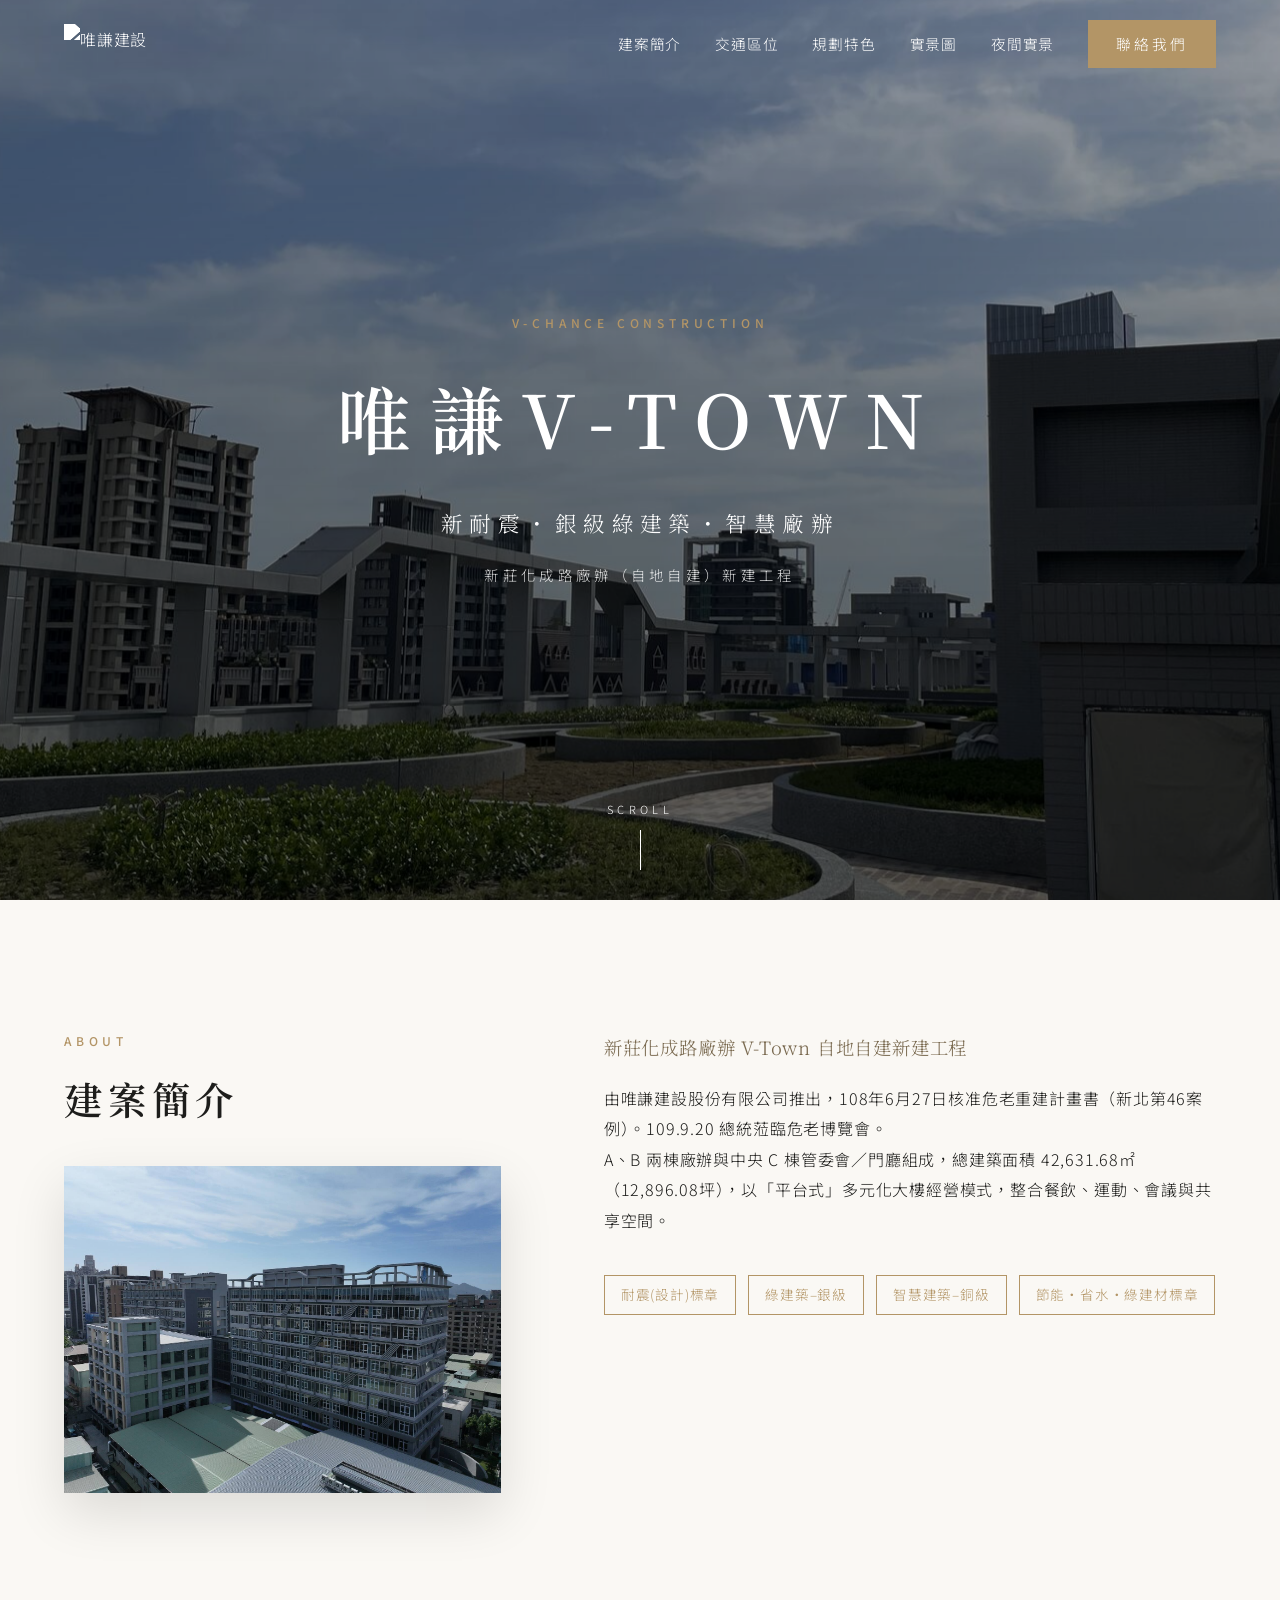
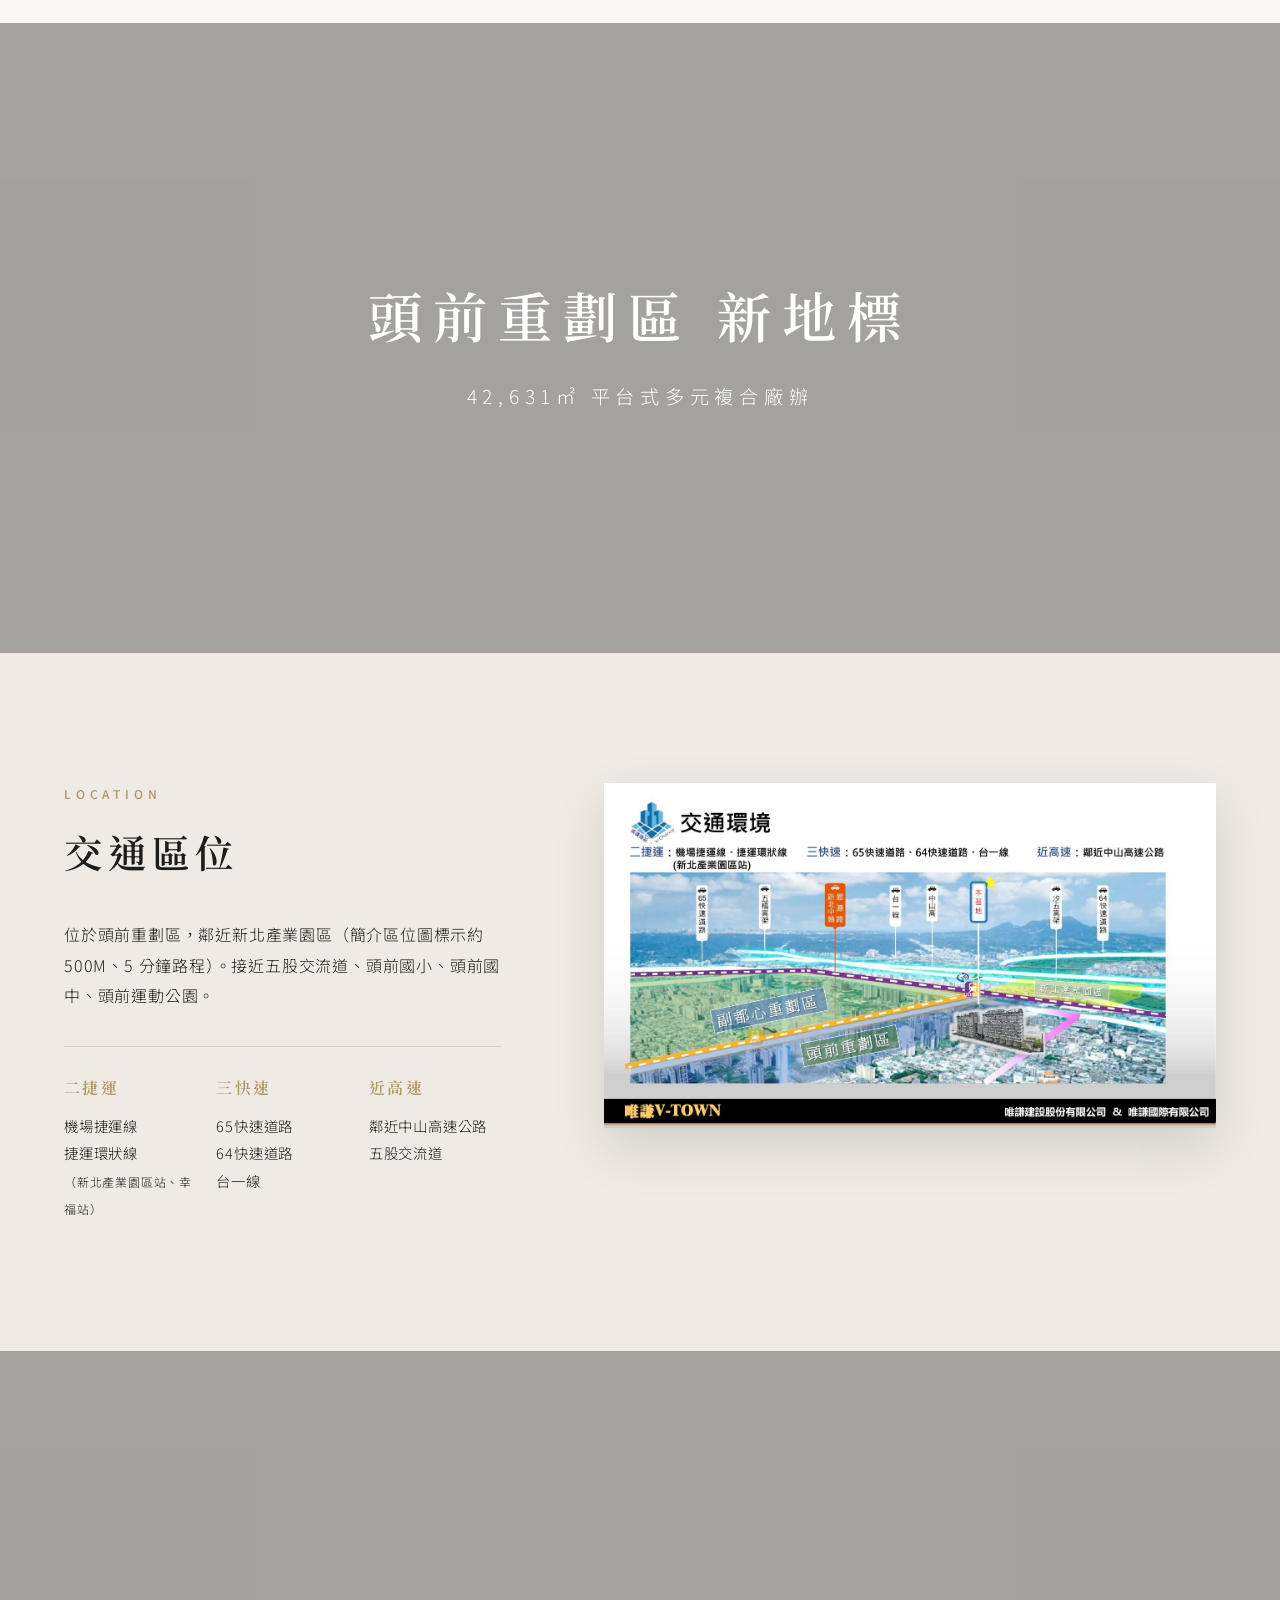
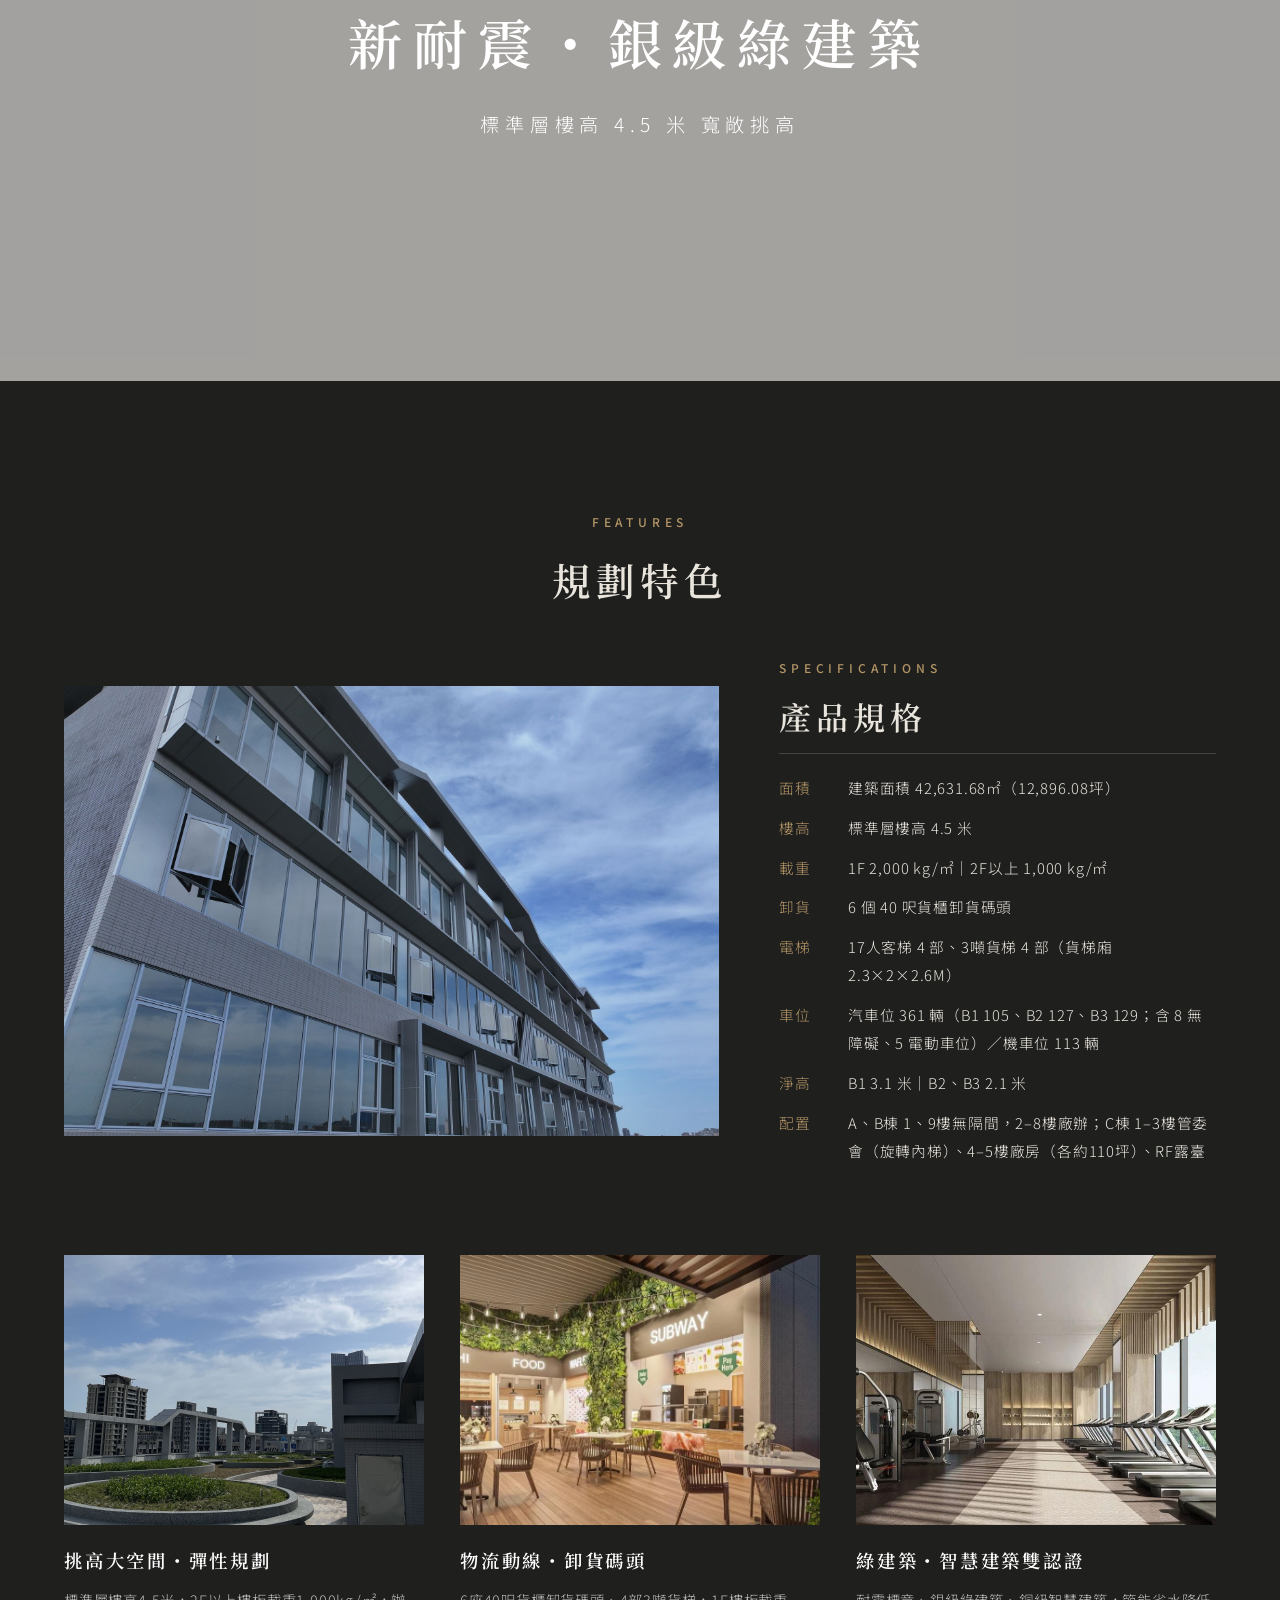
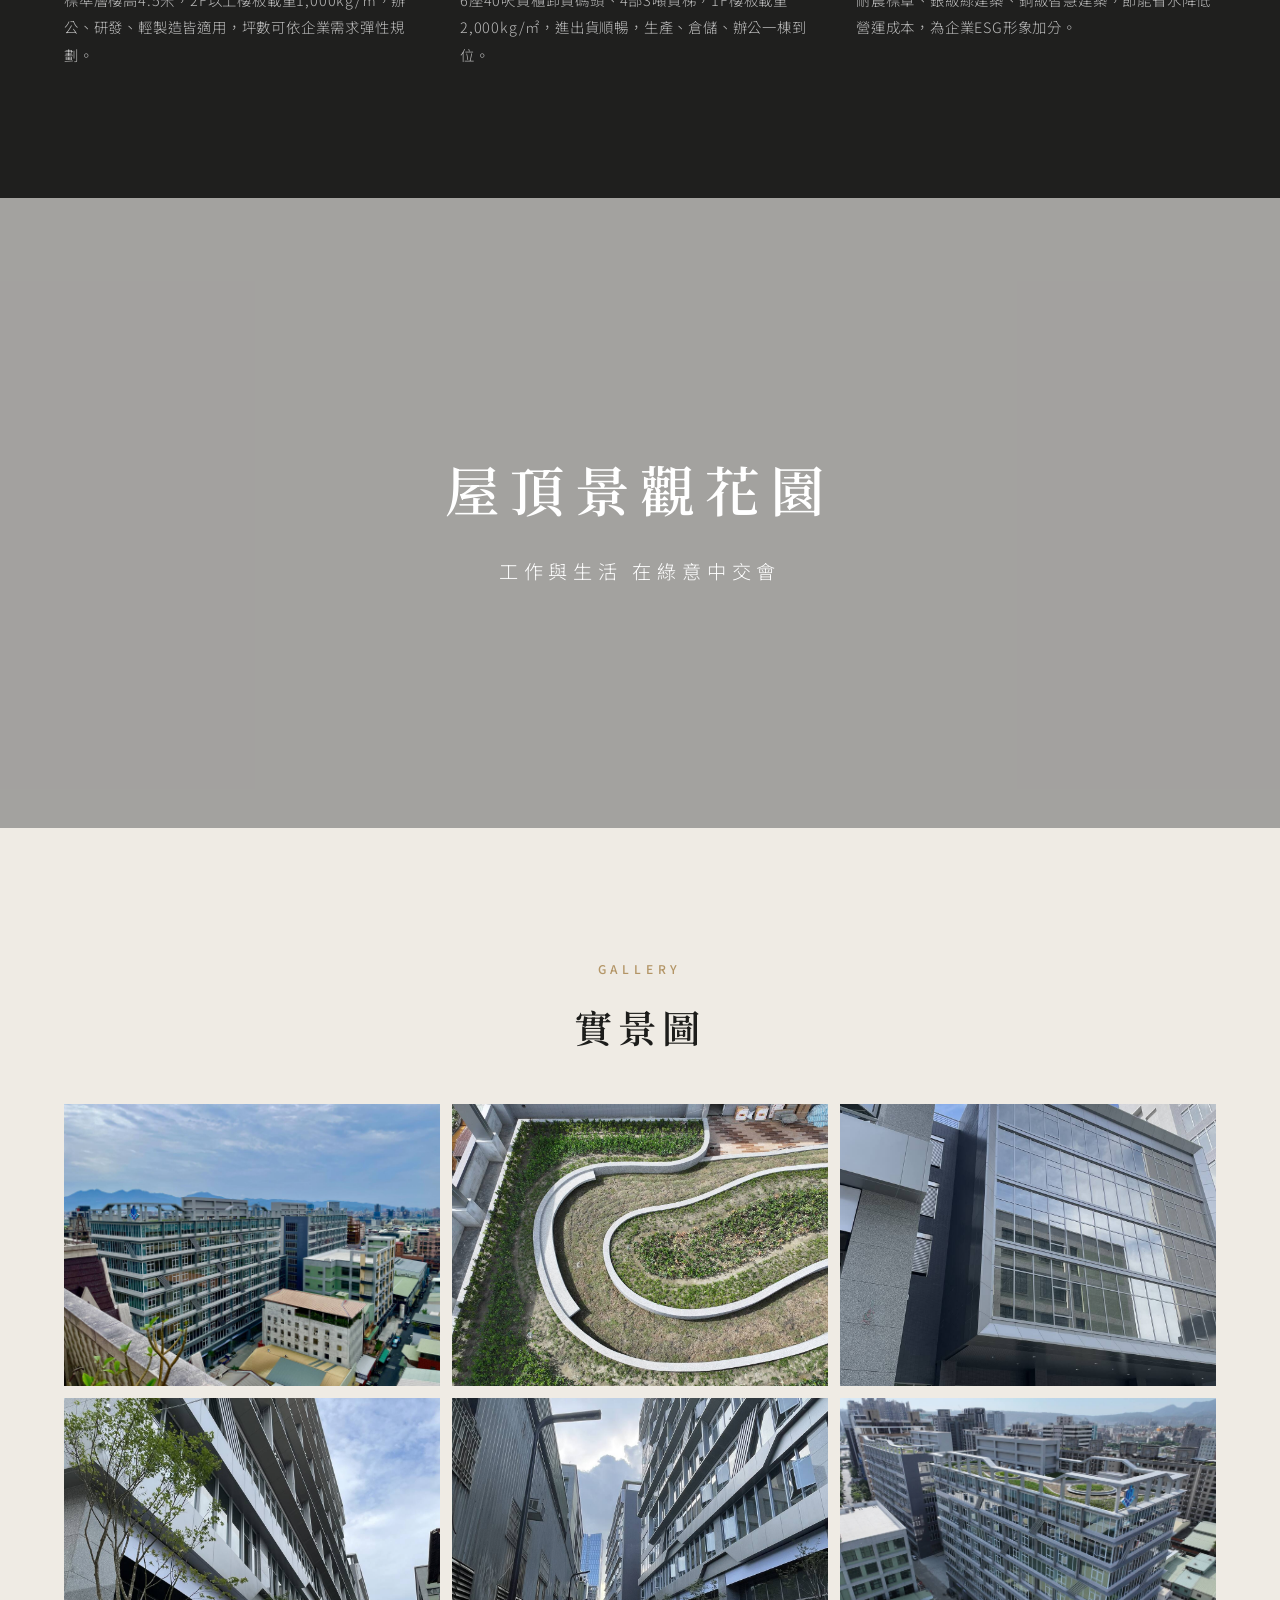
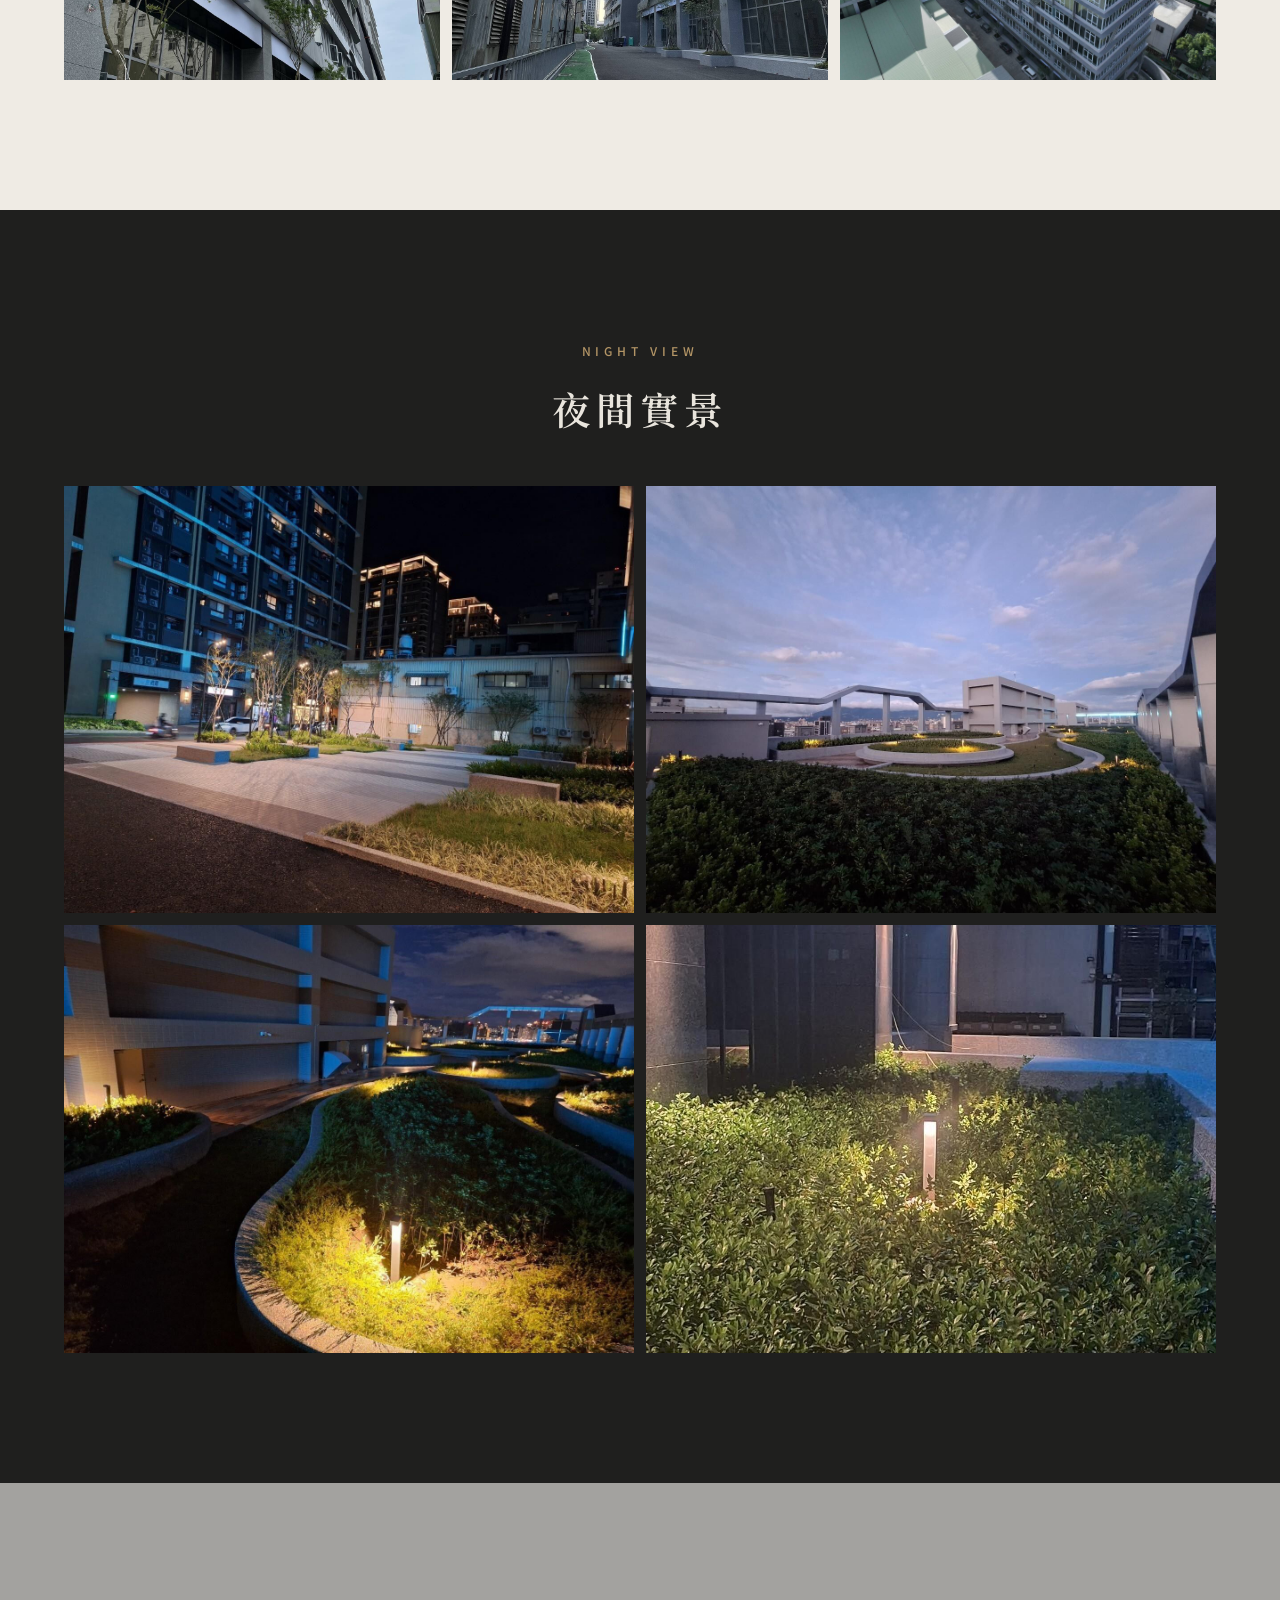
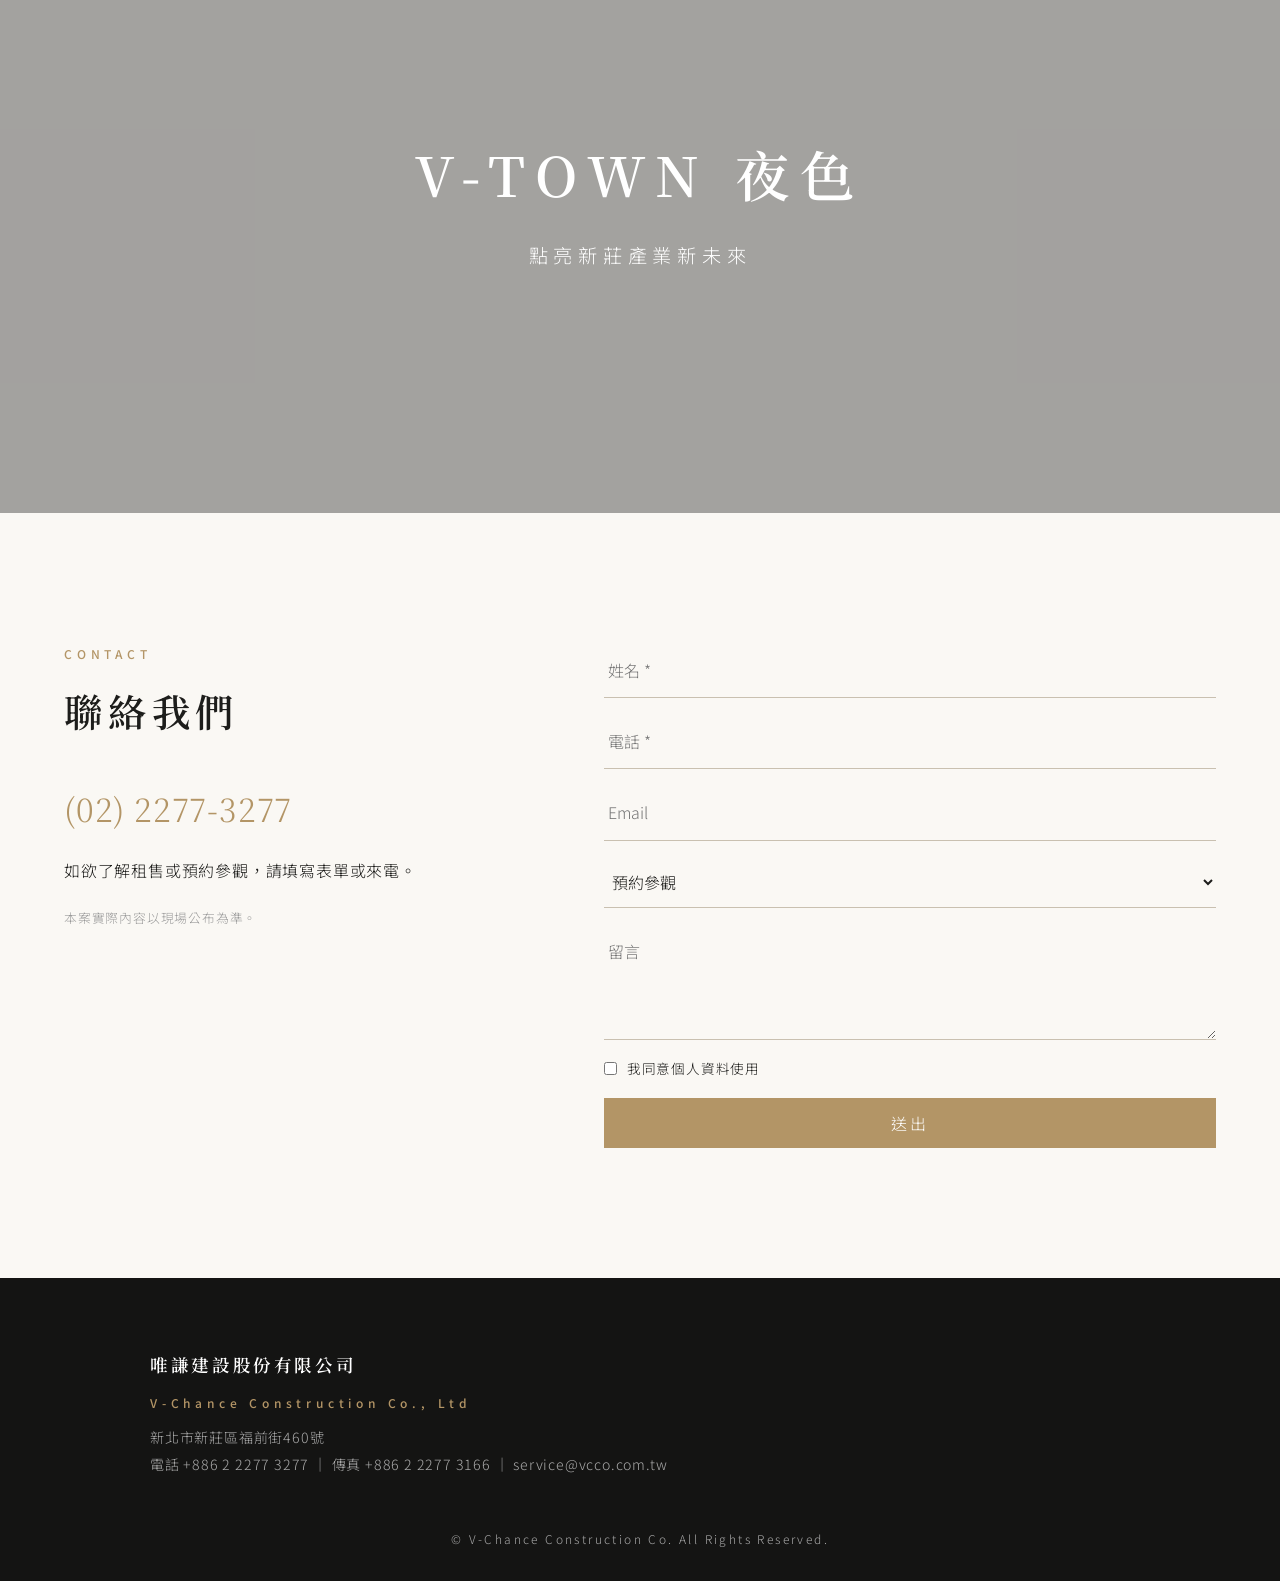
==== index.html @ 0f140a37 "Add files via upload" ====
<!DOCTYPE html>
<html lang="zh-Hant">
<head>
<meta charset="utf-8">
<meta name="viewport" content="width=device-width,initial-scale=1">
<title>唯謙V-TOWN｜新莊化成路 耐震銀級綠建築智慧廠辦</title>
<link rel="icon" href="favicon.ico">
<meta name="description" content="唯謙V-TOWN — 唯謙建設新莊化成路廠辦（自地自建）新建工程。耐震標章、銀級綠建築、銅級智慧建築，標準層樓高4.5米、6個40呎貨櫃卸貨碼頭、361個汽車位。">
<link rel="preconnect" href="https://fonts.googleapis.com">
<link href="https://fonts.googleapis.com/css2?family=Noto+Serif+TC:wght@400;600;700&family=Noto+Sans+TC:wght@300;400;500&display=swap" rel="stylesheet">
<link rel="stylesheet" href="style.css">
</head>
<body>
<header id="hd"><a href="#top" class="logo"><img src="https://static.wixstatic.com/media/89956f_51230efea54f45ec922085858ccb2a31~mv2.png/v1/fill/w_550,h_100,al_c,q_90/logo.png" alt="唯謙建設"></a>
<button class="burger" aria-label="選單"><span></span><span></span></button>
<nav><a href="#about">建案簡介</a><a href="#location">交通區位</a><a href="#spec">規劃特色</a><a href="#gallery">實景圖</a><a href="#night">夜間實景</a><a href="#contact" class="btn">聯絡我們</a></nav>
</header>

<section id="top" class="hero">
<div class="bg slide on" style="background-image:url('images/dji0022.jpg')"></div><div class="bg slide" style="background-image:url('images/dji0029.jpg')"></div><div class="bg slide" style="background-image:url('images/dji0014.jpg')"></div><div class="bg slide" style="background-image:url('images/dji0023.jpg')"></div><div class="bg slide" style="background-image:url('images/dji0009.jpg')"></div><div class="bg slide" style="background-image:url('images/night01.jpg')"></div>
<div class="hero-txt">
<p class="en">V-CHANCE CONSTRUCTION</p>
<h1>唯謙V-TOWN</h1>
<p class="sub">新耐震・銀級綠建築・智慧廠辦</p>
<p class="tags">新莊化成路廠辦（自地自建）新建工程</p>
</div>
<a href="#about" class="scroll">SCROLL</a>
</section>

<section id="about" class="sec">
<div class="wrap two">
<div class="rv"><p class="en">ABOUT</p><h2>建案簡介</h2>
<img class="map" src="images/dji0029.jpg" alt="唯謙V-TOWN 空拍外觀"></div>
<div class="rv">
<p class="lead">新莊化成路廠辦 V-Town 自地自建新建工程</p>
<p>由唯謙建設股份有限公司推出，108年6月27日核准危老重建計畫書（新北第46案例）。109.9.20 總統蒞臨危老博覽會。</p>
<p>A、B 兩棟廠辦與中央 C 棟管委會／門廳組成，總建築面積 42,631.68㎡（12,896.08坪），以「平台式」多元化大樓經營模式，整合餐飲、運動、會議與共享空間。</p>
<div class="badges txt"><span>耐震(設計)標章</span><span>綠建築–銀級</span><span>智慧建築–銅級</span><span>節能・省水・綠建材標章</span></div>
</div></div>
</section>

<section class="band" style="background-image:url('images/dji0029.jpg')"><div class="band-txt"><h2>頭前重劃區 新地標</h2><p>42,631㎡ 平台式多元複合廠辦</p></div></section>
<section id="location" class="sec gray">
<div class="wrap two">
<div class="rv"><p class="en">LOCATION</p><h2>交通區位</h2>
<p>位於頭前重劃區，鄰近新北產業園區（簡介區位圖標示約 500M、5 分鐘路程）。接近五股交流道、頭前國小、頭前國中、頭前運動公園。</p>
<div class="tr">
<div><h4>二捷運</h4><p>機場捷運線<br>捷運環狀線<br><small>（新北產業園區站、幸福站）</small></p></div>
<div><h4>三快速</h4><p>65快速道路<br>64快速道路<br>台一線</p></div>
<div><h4>近高速</h4><p>鄰近中山高速公路<br>五股交流道</p></div>
</div></div>
<div class="rv"><img class="map" src="images/transport.jpg" alt="交通環境圖"></div>
</div>
</section>

<section class="band" style="background-image:url('images/imgE5364.jpg')"><div class="band-txt"><h2>新耐震・銀級綠建築</h2><p>標準層樓高 4.5 米 寬敞挑高</p></div></section>
<section id="spec" class="sec dark">
<div class="wrap">
<div class="rv center"><p class="en">FEATURES</p><h2>規劃特色</h2></div>
<div class="proj rv">
<div class="pimg"><img src="images/dji0014.jpg" alt="V-TOWN 外觀"></div>
<div class="pinfo"><p class="en">SPECIFICATIONS</p><h3>產品規格</h3>
<dl>
<dt>面積</dt><dd>建築面積 42,631.68㎡（12,896.08坪）</dd>
<dt>樓高</dt><dd>標準層樓高 4.5 米</dd>
<dt>載重</dt><dd>1F 2,000 kg/㎡｜2F以上 1,000 kg/㎡</dd>
<dt>卸貨</dt><dd>6 個 40 呎貨櫃卸貨碼頭</dd>
<dt>電梯</dt><dd>17人客梯 4 部、3噸貨梯 4 部（貨梯廂 2.3×2×2.6M）</dd>
<dt>車位</dt><dd>汽車位 361 輛（B1 105、B2 127、B3 129；含 8 無障礙、5 電動車位）／機車位 113 輛</dd>
<dt>淨高</dt><dd>B1 3.1 米｜B2、B3 2.1 米</dd>
<dt>配置</dt><dd>A、B棟 1、9樓無隔間，2–8樓廠辦；C棟 1–3樓管委會（旋轉內梯）、4–5樓廠房（各約110坪）、RF露臺</dd>
</dl></div></div>
<div class="cards rv">
<div><img src="images/dji0023.jpg" alt="屋頂景觀花園"><h4>挑高大空間・彈性規劃</h4><p>標準層樓高4.5米，2F以上樓板載重1,000kg/㎡，辦公、研發、輕製造皆適用，坪數可依企業需求彈性規劃。</p></div>
<div><img src="images/img5566.jpg" alt="V-TOWN 實景"><h4>物流動線・卸貨碼頭</h4><p>6座40呎貨櫃卸貨碼頭、4部3噸貨梯，1F樓板載重2,000kg/㎡，進出貨順暢，生產、倉儲、辦公一棟到位。</p></div>
<div><img src="images/img5286.jpg" alt="電梯廳實景"><h4>綠建築・智慧建築雙認證</h4><p>耐震標章、銀級綠建築、銅級智慧建築，節能省水降低營運成本，為企業ESG形象加分。</p></div>
</div>
</div>
</section>

<section class="band" style="background-image:url('images/dji0009.jpg')"><div class="band-txt"><h2>屋頂景觀花園</h2><p>工作與生活 在綠意中交會</p></div></section>
<section id="gallery" class="sec gray">
<div class="wrap">
<div class="rv center"><p class="en">GALLERY</p><h2>實景圖</h2></div>
<div class="gal rv">
<img src="images/imgE5364.jpg" alt="V-TOWN 外觀遠景">
<img src="images/dji0009.jpg" alt="屋頂花園空拍">
<img src="images/img5538.jpg" alt="玻璃帷幕立面">
<img src="images/img5322.jpg" alt="一樓外觀">
<img src="images/img6521.jpg" alt="基地車道">
<img src="images/dji0022.jpg" alt="空拍全景">
</div></div>
</section>

<section id="night" class="sec dark">
<div class="wrap">
<div class="rv center"><p class="en">NIGHT VIEW</p><h2>夜間實景</h2></div>
<div class="gal rv">
<img src="images/night13.jpg" alt="夜間廣場">
<img src="images/night01.jpg" alt="黃昏屋頂花園">
<img src="images/night08.jpg" alt="夜間屋頂花園燈光">
<img src="images/night34.jpg" alt="夜間植栽照明">
</div></div>
</section>

<section class="band" style="background-image:url('images/night01.jpg')"><div class="band-txt"><h2>V-TOWN 夜色</h2><p>點亮新莊產業新未來</p></div></section>
<section id="contact" class="sec">
<div class="wrap two">
<div class="rv"><p class="en">CONTACT</p><h2>聯絡我們</h2>
<!-- TODO: 簡介PDF未提供聯絡電話、接待中心地址、價格與銷售資訊；下方電話/地址沿用原網站，請確認 -->
<p class="tel"><a href="tel:+886222773277">(02) 2277-3277</a></p>
<p>如欲了解租售或預約參觀，請填寫表單或來電。</p>
<p class="small">本案實際內容以現場公布為準。</p>
</div>
<form class="rv" id="f"><input name="name" placeholder="姓名 *" required><input name="phone" type="tel" placeholder="電話 *" required><input name="email" type="email" placeholder="Email">
<select name="need"><option>預約參觀</option><option>索取資料</option><option>其他洽詢</option></select><textarea name="msg" rows="3" placeholder="留言"></textarea>
<label class="chk"><input type="checkbox" required> 我同意個人資料使用<!-- TODO: 隱私權政策連結 --></label><button class="btn">送出</button>
<p class="ok" hidden>感謝您的留言。<!-- TODO: 表單尚未串接後端 --></p>
</form></div>
</section>

<footer><div class="wrap ft"><img src="https://static.wixstatic.com/media/89956f_260926160c7241e2b1652d86c57b794b~mv2.png/v1/fill/w_96,h_96,al_c,q_90/mark.png" alt="">
<div><h4>唯謙建設股份有限公司</h4><p class="en">V-Chance Construction Co., Ltd</p>
<!-- TODO: 以下地址/電話/Email 沿用原網站，簡介PDF未載明 -->
<p>新北市新莊區福前街460號<br>電話 +886 2 2277 3277 ｜ 傳真 +886 2 2277 3166 ｜ <a href="mailto:service@vcco.com.tw">service@vcco.com.tw</a></p></div></div>
<p class="copy">© V-Chance Construction Co. All Rights Reserved.</p></footer>
<script src="main.js"></script>
<script>(()=>{const s=document.querySelectorAll(".hero .slide");let i=0;setInterval(()=>{s[i].classList.remove("on");i=(i+1)%s.length;s[i].classList.add("on")},5000)})();</script>
</body>
</html>
---- style.css ----
:root{--gold:#b39566;--ink:#1d1d1b;--bg:#faf8f4}
*{box-sizing:border-box;margin:0;padding:0}html{scroll-behavior:smooth}
body{font-family:"Noto Sans TC",sans-serif;font-weight:300;color:var(--ink);background:var(--bg);line-height:1.9;letter-spacing:.05em}
h1,h2,h3,h4{font-family:"Noto Serif TC",serif;font-weight:600;letter-spacing:.15em}
a{color:inherit;text-decoration:none}img{max-width:100%;display:block}
.en{font-size:.75rem;letter-spacing:.4em;color:var(--gold);font-weight:500}
#hd{position:fixed;inset:0 0 auto;z-index:10;display:flex;justify-content:space-between;align-items:center;padding:20px 5vw;transition:.4s}
#hd.on{background:rgba(255,255,255,.95);padding:12px 5vw;box-shadow:0 2px 20px rgba(0,0,0,.06)}
.logo img{height:40px;width:auto;filter:brightness(0) invert(1);transition:.4s}#hd.on .logo img{filter:none}
nav{display:flex;gap:34px;align-items:center;color:#fff;font-size:.92rem}#hd.on nav{color:var(--ink)}
nav a:not(.btn):hover{color:var(--gold)}
.btn{display:inline-block;background:var(--gold);color:#fff;padding:10px 28px;border:0;font:inherit;letter-spacing:.2em;cursor:pointer;transition:.3s}
.btn:hover{background:#8f7550}.btn.line{background:none;border:1px solid var(--gold);color:var(--gold);margin-top:24px}.btn.line:hover{background:var(--gold);color:#fff}
.burger{display:none;background:none;border:0;width:30px;cursor:pointer}.burger span{display:block;height:1px;background:#fff;margin:8px 0}#hd.on .burger span{background:var(--ink)}
.hero{height:100vh;min-height:560px;position:relative;overflow:hidden;display:flex;align-items:center;justify-content:center;text-align:center;color:#fff}
.hero .bg{position:absolute;inset:0;background:center/cover;animation:zoom 14s ease-out forwards}
.hero:after{content:"";position:absolute;inset:0;background:linear-gradient(rgba(0,0,0,.35),rgba(0,0,0,.55))}
@keyframes zoom{from{transform:scale(1.15)}to{transform:scale(1)}}
.hero-txt{position:relative;z-index:1;animation:up 1.6s .3s both}
.hero h1{font-size:clamp(2.2rem,6vw,4.6rem);margin:14px 0;letter-spacing:.25em}
.hero .sub{font-family:"Noto Serif TC";font-size:clamp(1rem,2vw,1.35rem);letter-spacing:.3em}.hero .tags{margin-top:18px;opacity:.85;font-size:.9rem;letter-spacing:.3em}
.scroll{position:absolute;bottom:30px;z-index:1;font-size:.7rem;letter-spacing:.4em;padding-bottom:50px}
.scroll:after{content:"";position:absolute;left:50%;bottom:0;width:1px;height:40px;background:#fff;animation:ln 2s infinite}
@keyframes ln{0%{transform:scaleY(0);transform-origin:top}50%{transform:scaleY(1);transform-origin:top}51%{transform-origin:bottom}100%{transform:scaleY(0);transform-origin:bottom}}
@keyframes up{from{opacity:0;transform:translateY(30px)}}
.sec{padding:130px 0}.wrap{width:min(1200px,90vw);margin:auto}
.two{display:grid;grid-template-columns:1fr 1.4fr;gap:8vw;align-items:start}
h2{font-size:clamp(1.7rem,3vw,2.4rem);margin:10px 0 30px}.center{text-align:center}
.lead{font-family:"Noto Serif TC";font-size:1.15rem;margin-bottom:18px;color:#7a6a50}
.badges{display:flex;gap:28px;align-items:center;margin-top:40px}.badges img{height:80px;width:auto}
.dark{background:#1f1f1e;color:#e9e5dd}.gray{background:#efebe4}
.proj{display:grid;grid-template-columns:1.5fr 1fr;gap:60px;align-items:center;margin-top:40px}
.pimg{overflow:hidden}.pimg img{transition:1.2s;width:100%;aspect-ratio:16/11;object-fit:cover}.pimg:hover img{transform:scale(1.05)}
.pinfo h3{font-size:2rem;margin:6px 0}.loc{color:#aaa;margin-bottom:24px}
dl{display:grid;grid-template-columns:4em 1fr;gap:12px 10px;border-top:1px solid #444;padding-top:20px;font-size:.92rem}dt{color:var(--gold)}
.feat{display:grid;grid-template-columns:1fr 1fr;gap:60px;align-items:center;margin-top:110px}.feat h3{font-size:1.6rem;margin-bottom:20px;color:#fff}
.more{text-align:center;margin-top:80px;color:#888}
.tr{display:grid;grid-template-columns:repeat(3,1fr);gap:20px;margin-top:36px;border-top:1px solid #d8d0c2;padding-top:26px}
.tr h4{color:var(--gold);font-size:1rem;margin-bottom:8px}.tr p{font-size:.9rem}.map{width:100%;box-shadow:0 20px 50px rgba(0,0,0,.12)}
.news{list-style:none;max-width:860px;margin:auto}.news li{display:flex;gap:40px;padding:24px 10px;border-bottom:1px solid #d6cfc2;transition:.3s}
.news li:hover{padding-left:20px;color:var(--gold)}.news time{color:var(--gold);min-width:7em}
.tel{font-family:"Noto Serif TC";font-size:2rem;color:var(--gold);margin-bottom:16px}.small{font-size:.8rem;color:#999;margin-top:20px}
form{display:grid;gap:16px}form input,form select,form textarea{width:100%;background:transparent;border:0;border-bottom:1px solid #555;color:#fff;padding:12px 4px;font:inherit}
form select option{color:#000}form input:focus,form textarea:focus{outline:0;border-color:var(--gold)}
.chk{display:flex;gap:10px;align-items:center;font-size:.85rem}.chk input{width:auto}.ok{color:var(--gold);font-size:.85rem}
footer{background:#141413;color:#aaa;padding:70px 0 30px;font-size:.88rem}.ft{display:flex;gap:30px;align-items:flex-start}.ft img{width:56px}
footer h4{color:#fff;font-size:1.1rem}footer p{margin-top:10px}.copy{text-align:center;margin-top:50px;font-size:.75rem;letter-spacing:.2em}
.rv{opacity:0;transform:translateY(40px);transition:1s cubic-bezier(.2,.7,.2,1)}.rv.in{opacity:1;transform:none}
@media(max-width:860px){.burger{display:block;z-index:2}
nav{position:fixed;inset:0;background:rgba(20,20,19,.97);color:#fff!important;flex-direction:column;justify-content:center;font-size:1.2rem;opacity:0;pointer-events:none;transition:.4s}
body.open nav{opacity:1;pointer-events:auto}body.open .burger span{background:#fff!important}
.two,.proj,.feat{grid-template-columns:1fr;gap:36px}.feat{margin-top:70px}.sec{padding:80px 0}.tr{grid-template-columns:1fr 1fr}
.news li{flex-direction:column;gap:4px}.ft{flex-direction:column}.logo img{height:32px}.badges img{height:60px}}
/* V-TOWN additions */
.badges.txt{flex-wrap:wrap;gap:12px}.badges.txt span{border:1px solid var(--gold);color:var(--gold);padding:6px 16px;font-size:.85rem}
.cards{display:grid;grid-template-columns:repeat(3,1fr);gap:36px;margin-top:90px}.cards img{width:100%;aspect-ratio:4/3;object-fit:cover;margin-bottom:18px}.cards h4{color:#fff;font-size:1.15rem;margin-bottom:8px}.cards p{font-size:.9rem;color:#bbb}
.gal{display:grid;grid-template-columns:repeat(3,1fr);gap:12px;margin-top:40px}.gal img{width:100%;aspect-ratio:4/3;object-fit:cover}
#night .gal{grid-template-columns:repeat(2,1fr)}
@media(max-width:860px){.cards{grid-template-columns:1fr;margin-top:60px}.gal{grid-template-columns:1fr 1fr}}
#contact form input,#contact form select,#contact form textarea{color:var(--ink);border-color:#c9c0b0}

.hero .slide{opacity:0;transition:opacity 1.5s ease;animation:none}.hero .slide.on{opacity:1;animation:kb 6.5s ease-out forwards}@keyframes kb{from{transform:scale(1)}to{transform:scale(1.12)}}

.band{position:relative;height:70vh;min-height:380px;background:center/cover fixed;display:flex;align-items:center;justify-content:center;text-align:center;color:#fff}
.band:before{content:"";position:absolute;inset:0;background:rgba(0,0,0,.35)}
.band-txt{position:relative;z-index:1;padding:0 20px}.band h2{font-size:clamp(1.8rem,4.5vw,3.4rem);letter-spacing:.2em;margin:0 0 12px;color:#fff}.band p{letter-spacing:.3em;font-size:clamp(.95rem,1.6vw,1.2rem)}
@media(max-width:900px){.band{background-attachment:scroll;height:55vh}}
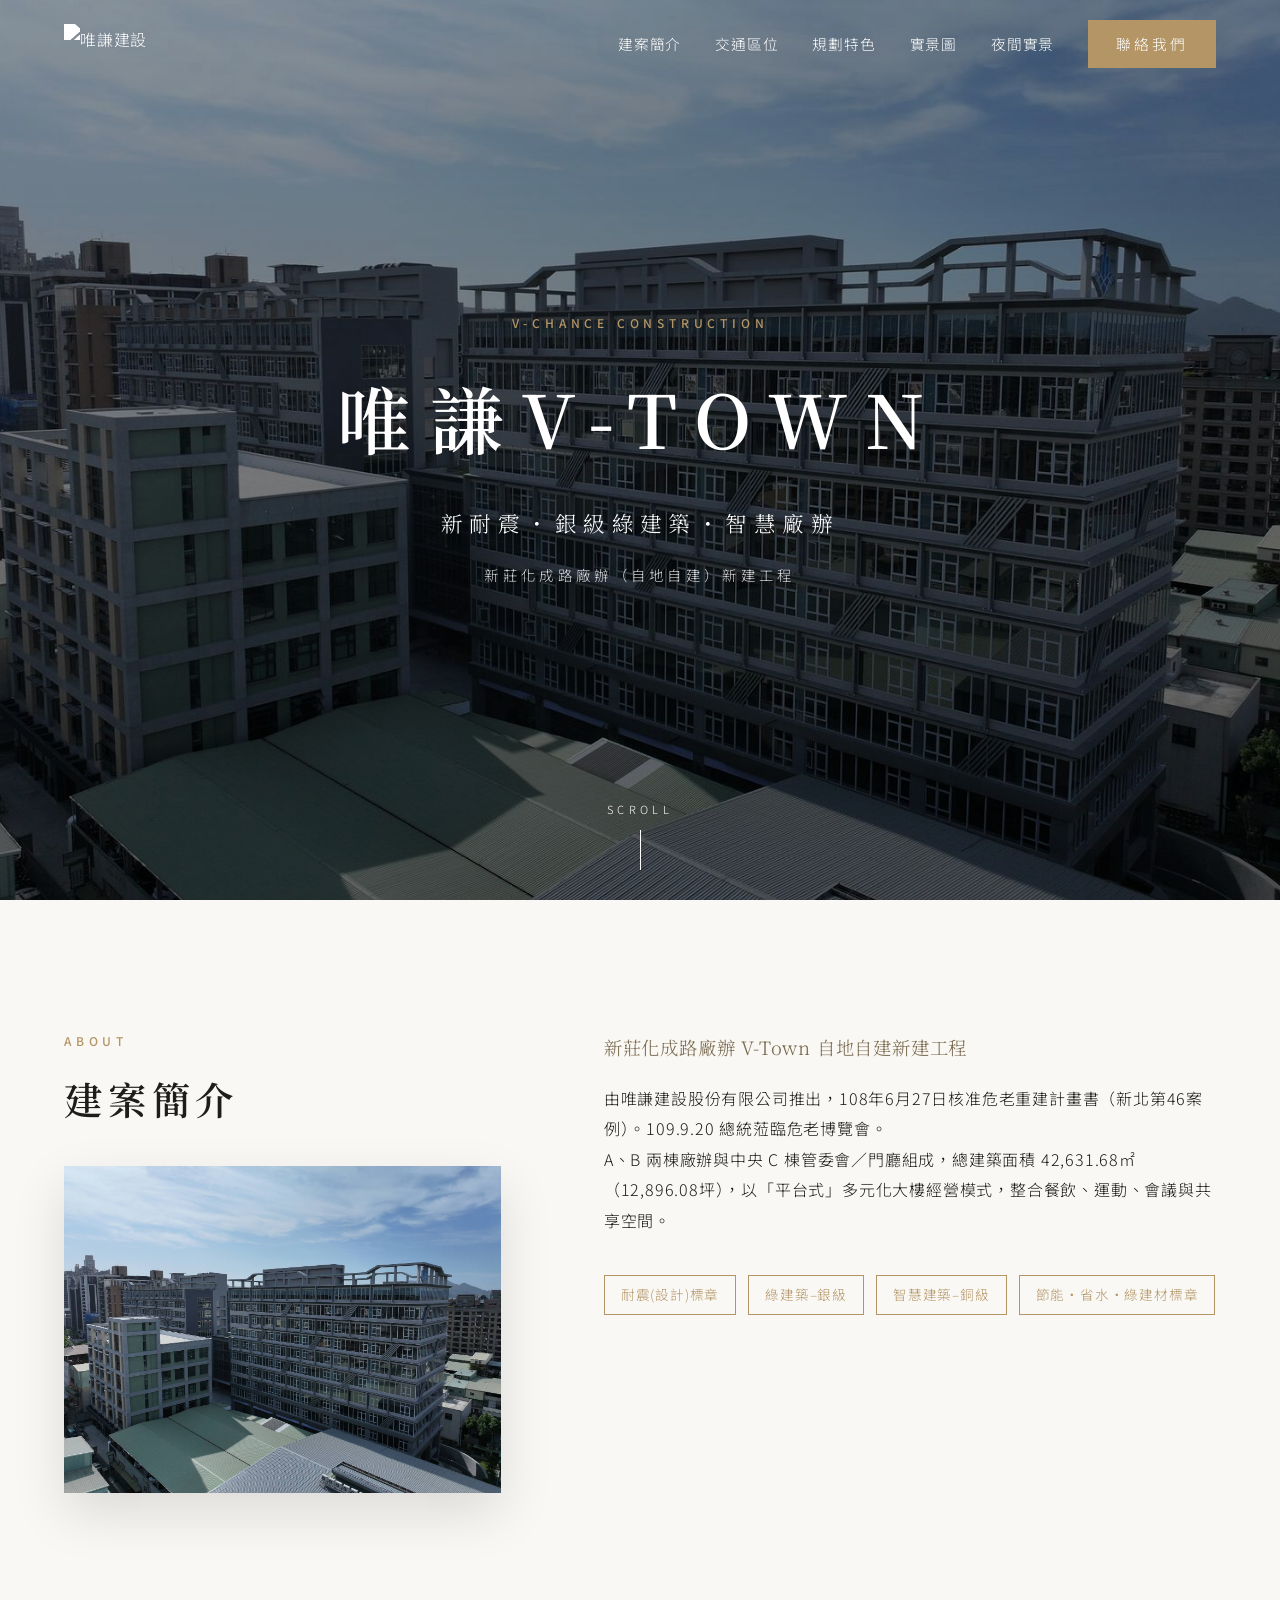
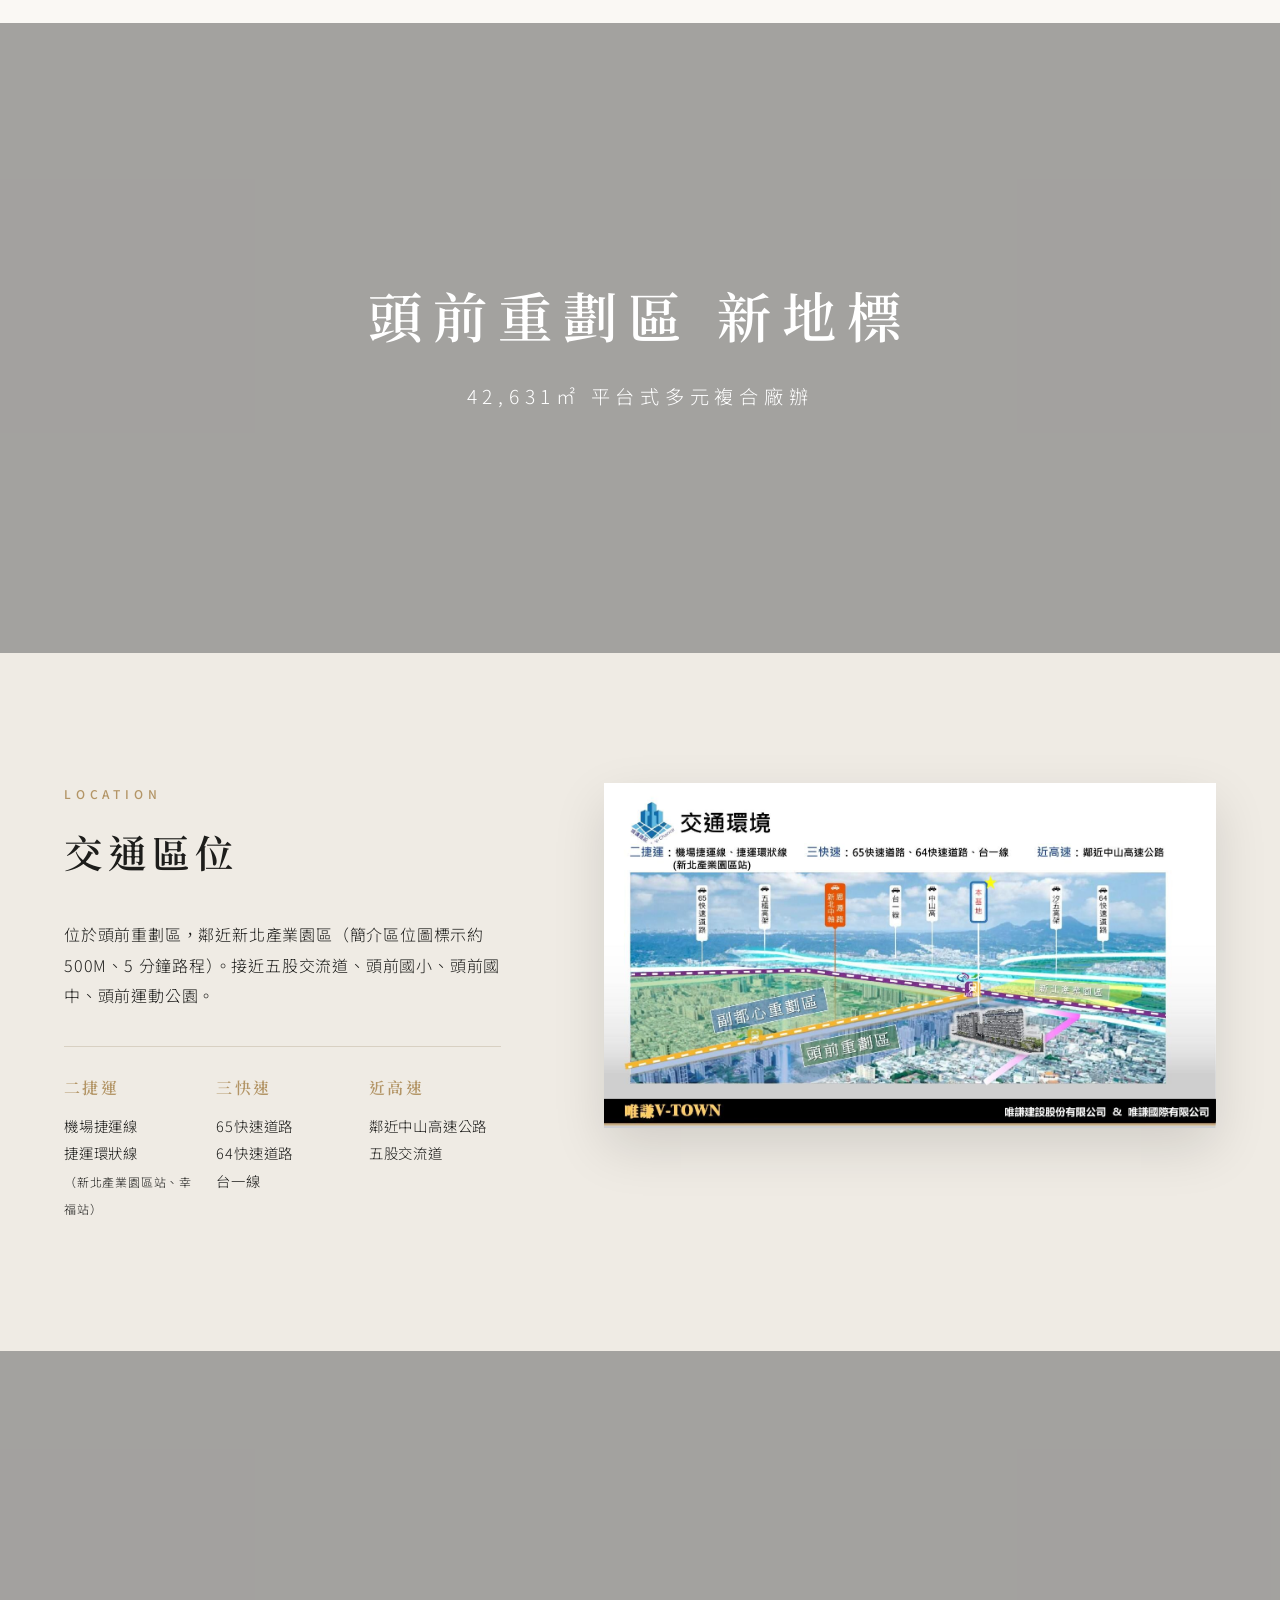
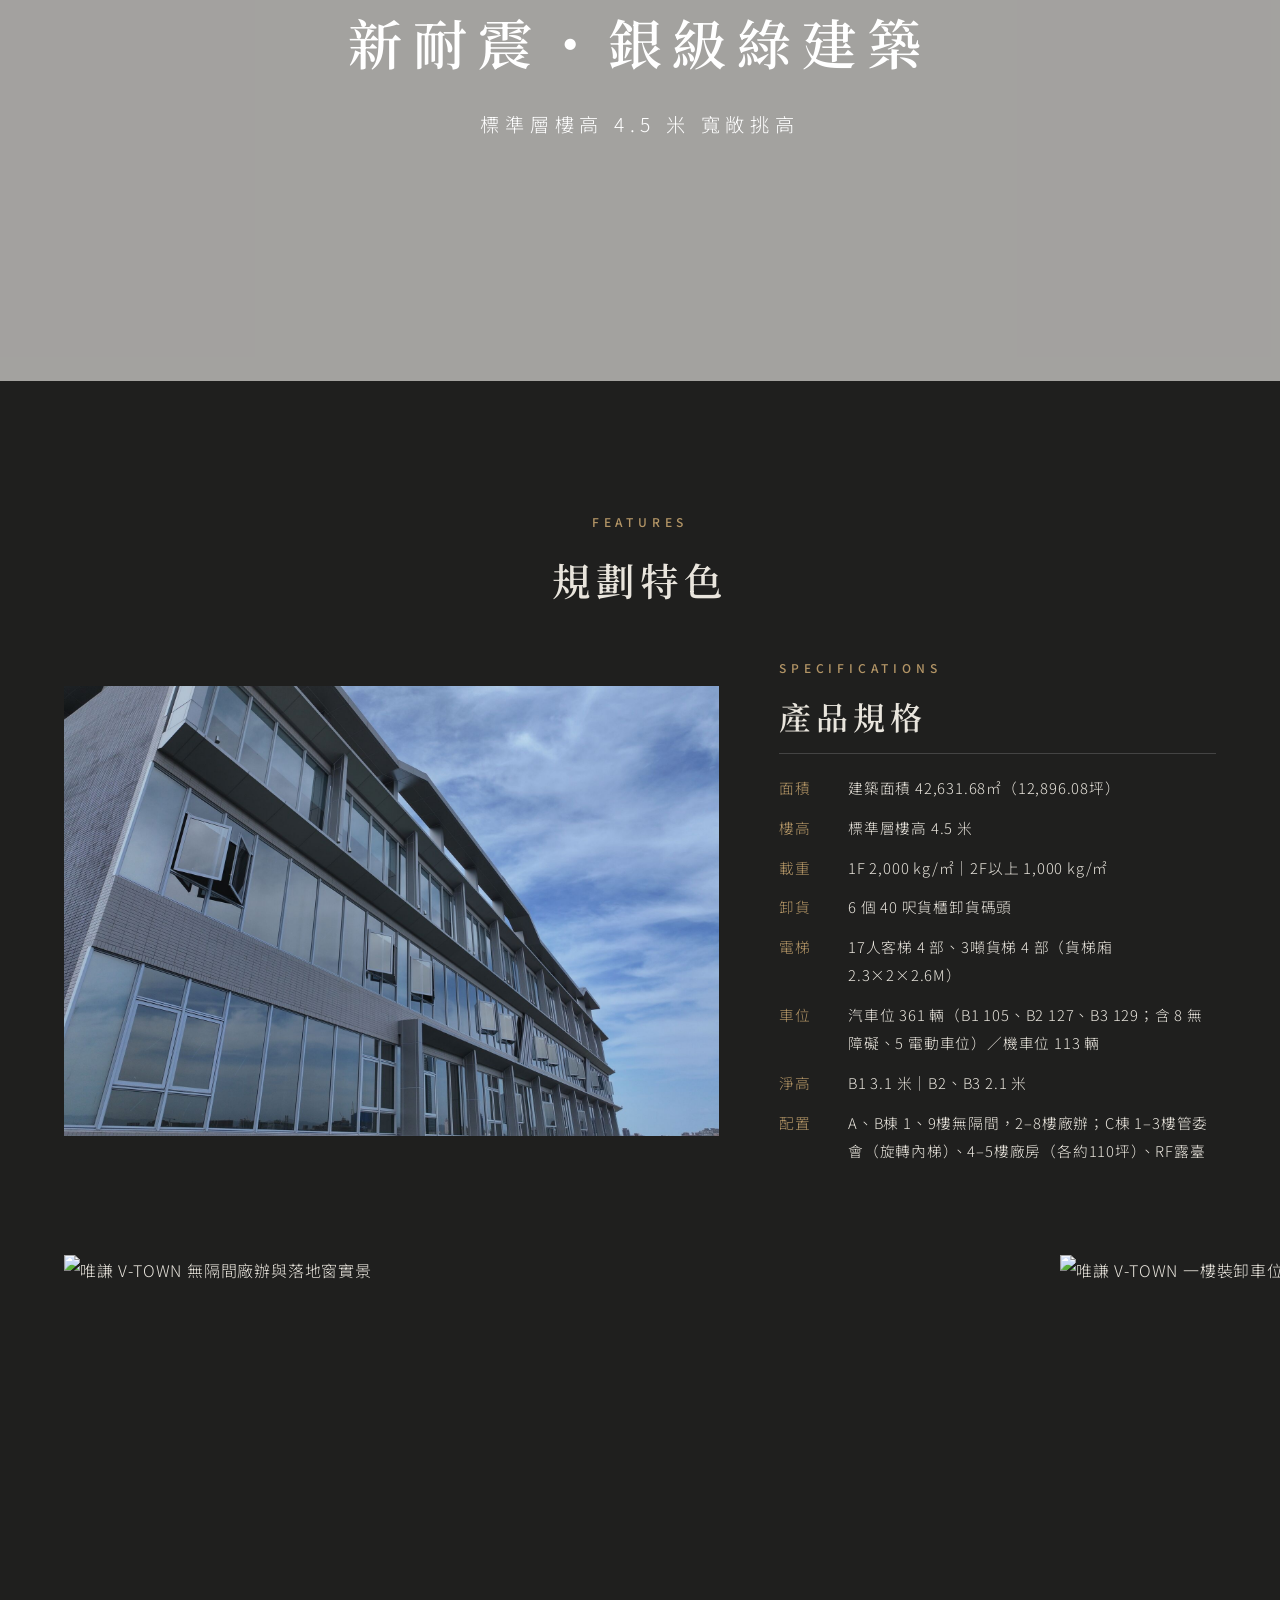
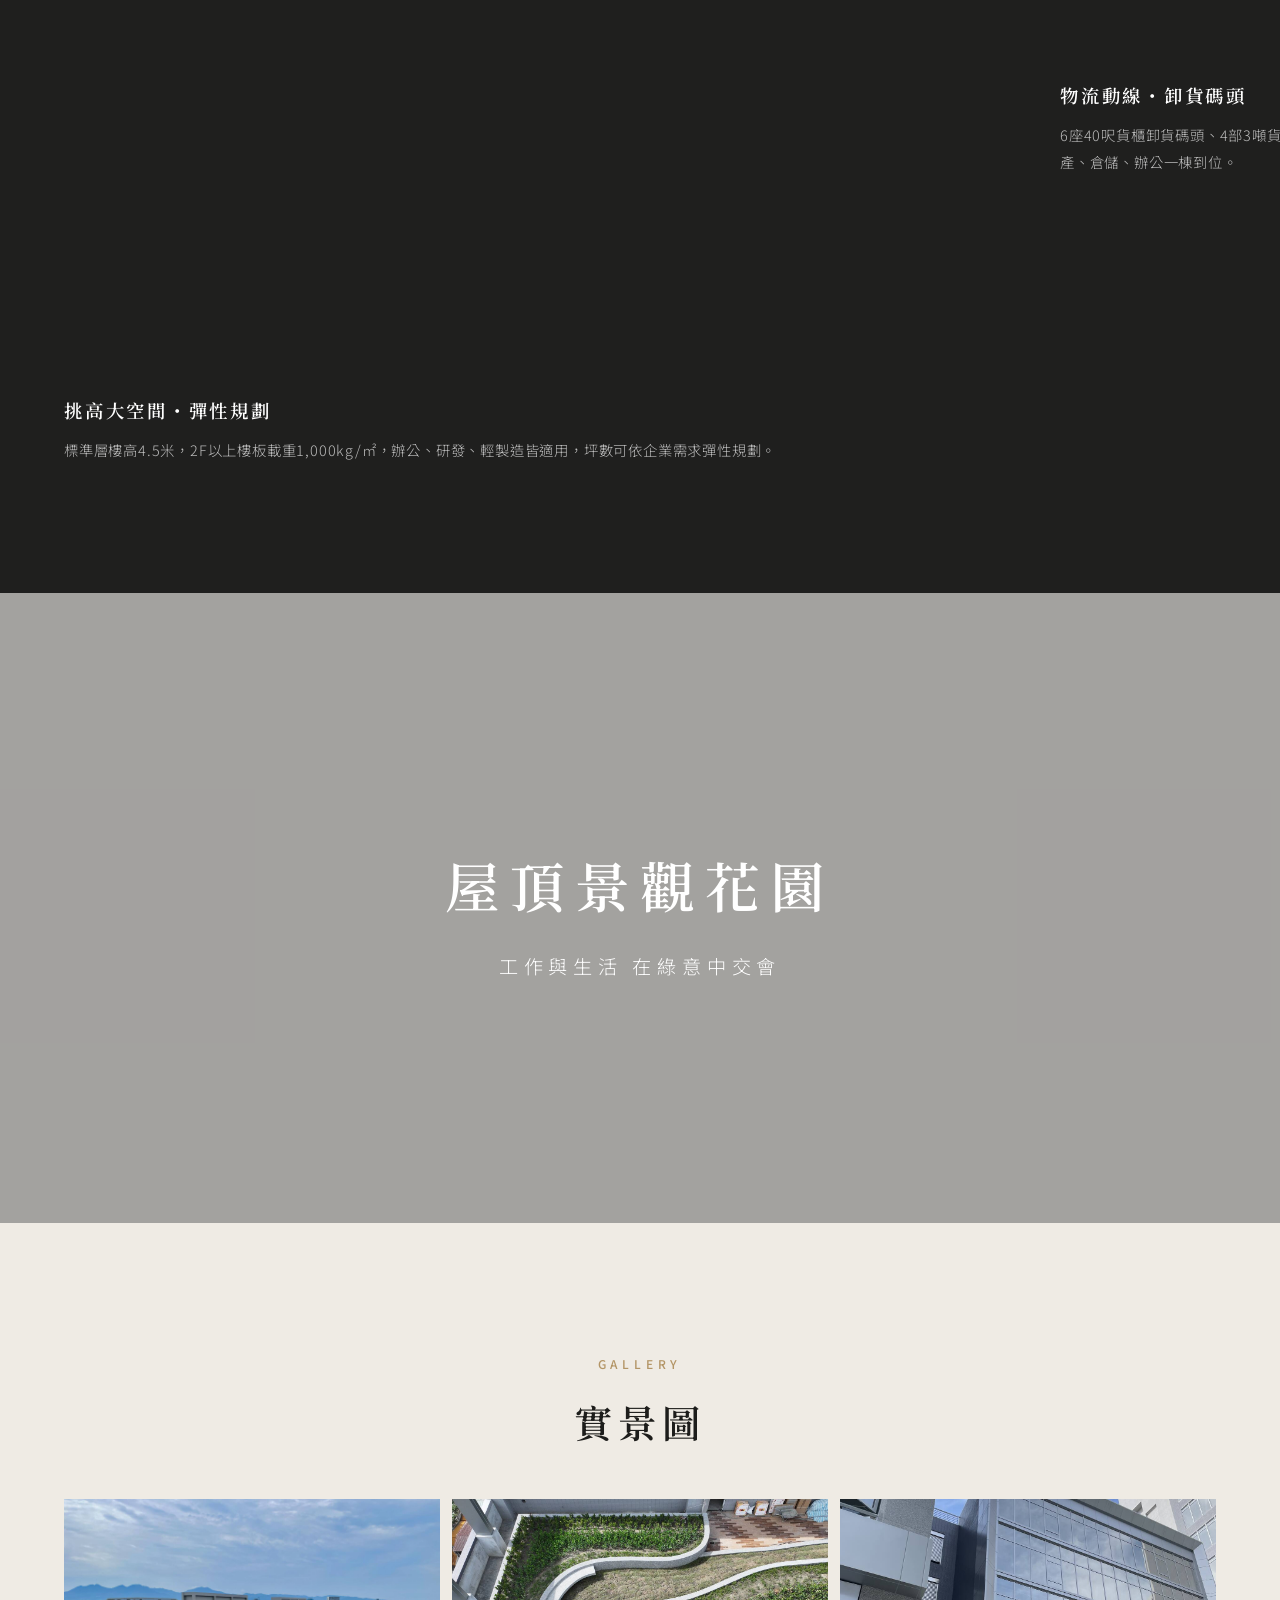
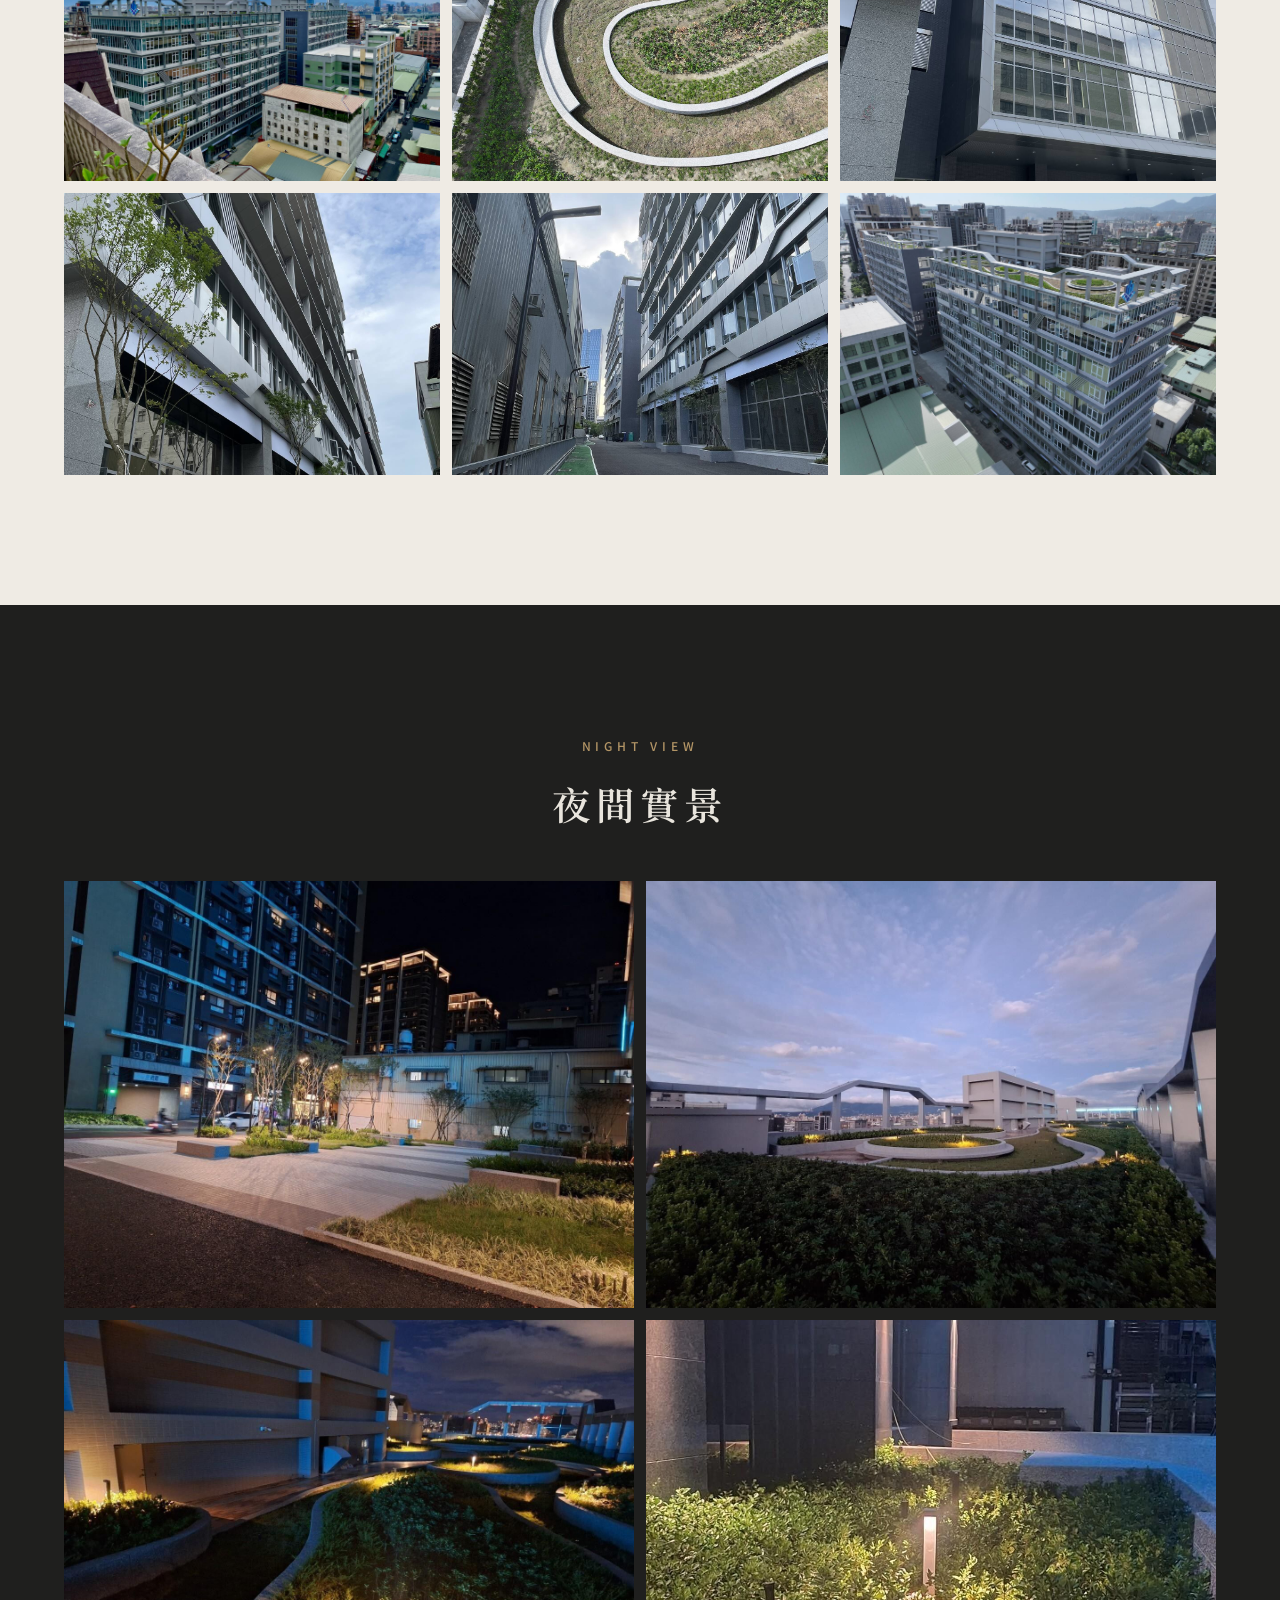
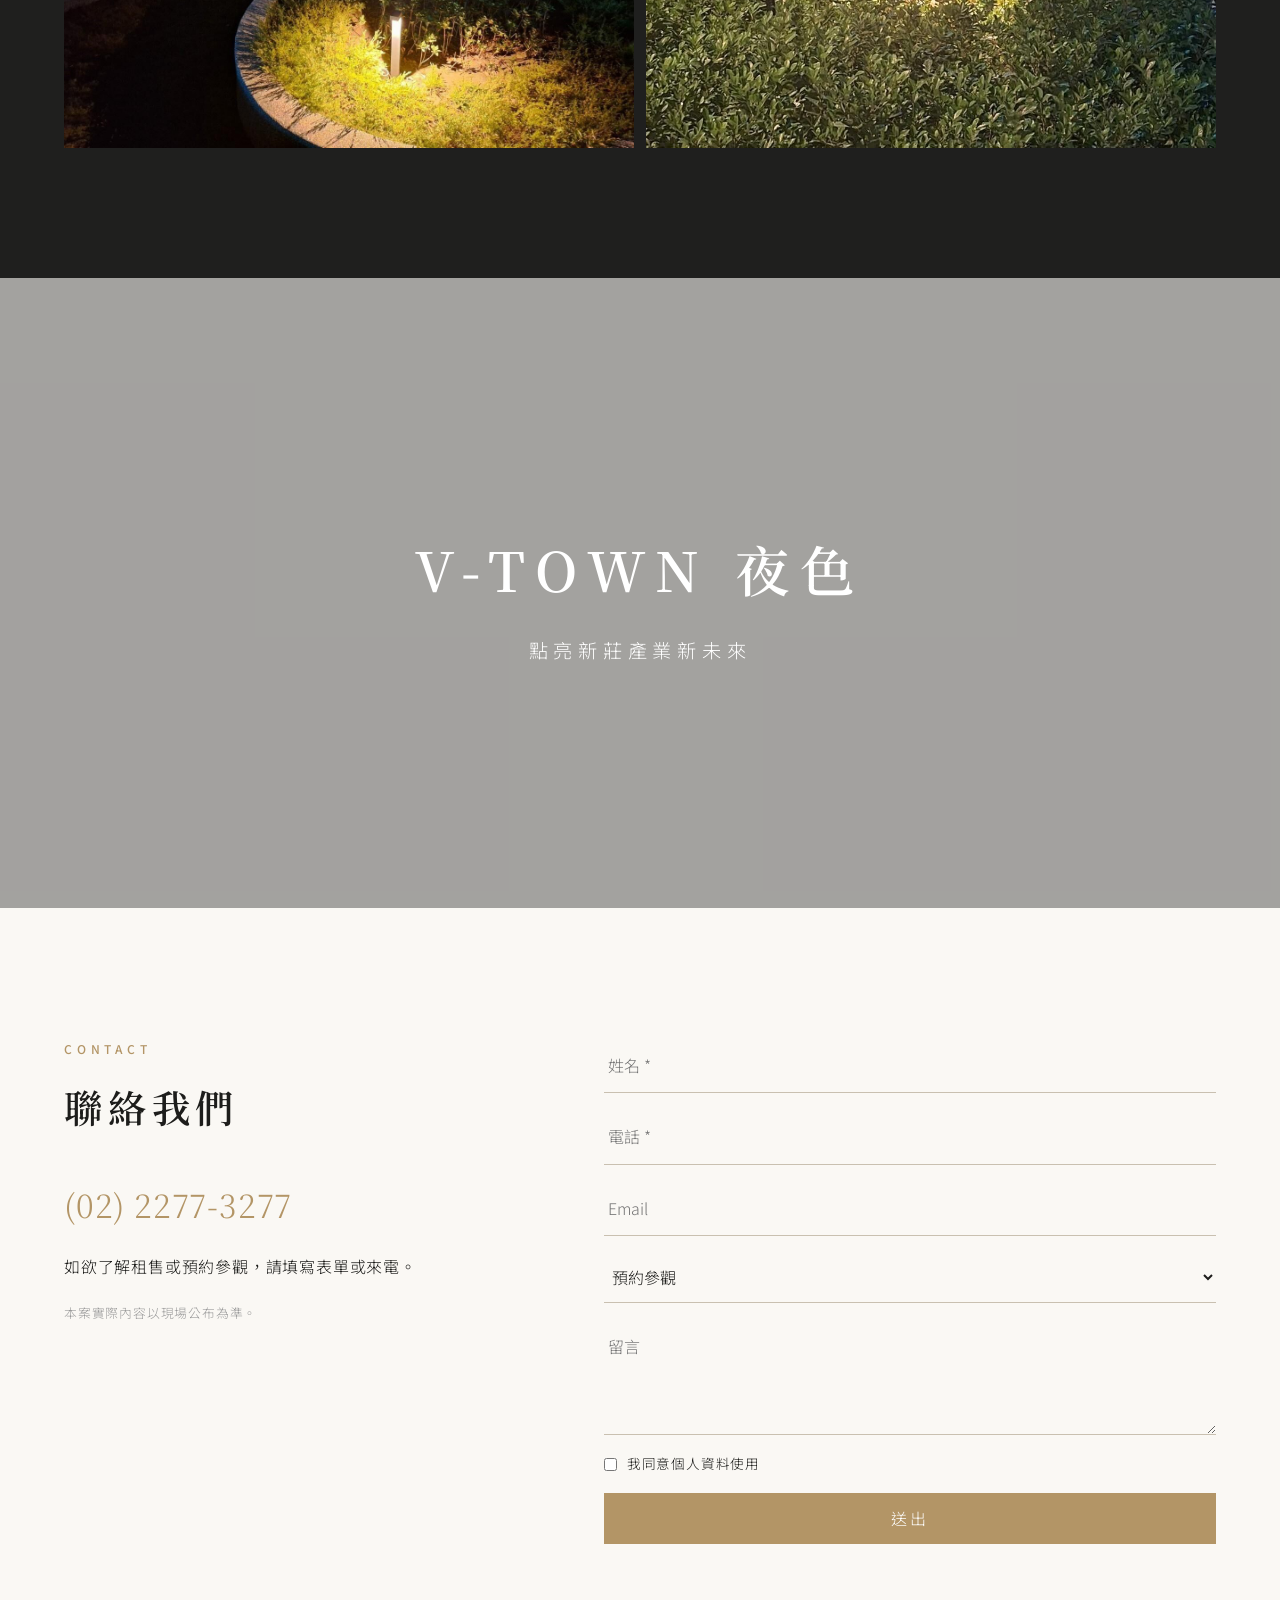
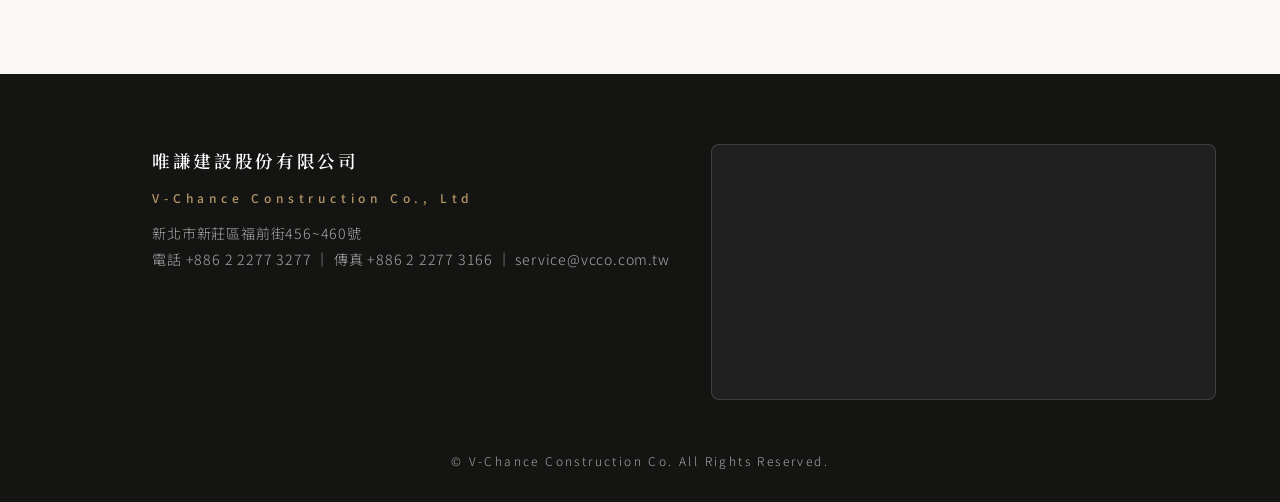
==== commit 7aa13973: "Add files via upload" ====
--- a/index.html
+++ b/index.html
@@ -1,130 +1,257 @@
 <!DOCTYPE html>
 <html lang="zh-Hant">
+
 <head>
-<meta charset="utf-8">
-<meta name="viewport" content="width=device-width,initial-scale=1">
-<title>唯謙V-TOWN｜新莊化成路 耐震銀級綠建築智慧廠辦</title>
-<link rel="icon" href="favicon.ico">
-<meta name="description" content="唯謙V-TOWN — 唯謙建設新莊化成路廠辦（自地自建）新建工程。耐震標章、銀級綠建築、銅級智慧建築，標準層樓高4.5米、6個40呎貨櫃卸貨碼頭、361個汽車位。">
-<link rel="preconnect" href="https://fonts.googleapis.com">
-<link href="https://fonts.googleapis.com/css2?family=Noto+Serif+TC:wght@400;600;700&family=Noto+Sans+TC:wght@300;400;500&display=swap" rel="stylesheet">
-<link rel="stylesheet" href="style.css">
+    <meta charset="utf-8">
+    <meta name="viewport" content="width=device-width,initial-scale=1">
+    <title>唯謙V-TOWN｜新莊化成路 耐震銀級綠建築智慧廠辦</title>
+    <link rel="icon" href="favicon.ico">
+    <meta name="description" content="唯謙V-TOWN — 唯謙建設新莊化成路廠辦（自地自建）新建工程。耐震標章、銀級綠建築、銅級智慧建築，標準層樓高4.5米、6個40呎貨櫃卸貨碼頭、361個汽車位。">
+    <link rel="preconnect" href="https://fonts.googleapis.com">
+    <link href="https://fonts.googleapis.com/css2?family=Noto+Serif+TC:wght@400;600;700&family=Noto+Sans+TC:wght@300;400;500&display=swap" rel="stylesheet">
+    <link rel="stylesheet" href="style.css">
+    <style>
+        footer .ft.has-map {
+            display: grid;
+            grid-template-columns: 60px minmax(0, 1fr) minmax(0, .95fr);
+            gap: clamp(1rem, 2.2vw, 2rem);
+            align-items: start;
+        }
+
+        footer .vtown-footer-map {
+            display: block;
+            box-sizing: border-box;
+            width: 100%;
+            height: clamp(200px, 20vw, 270px);
+            border: 1px solid rgba(255, 255, 255, .14);
+            border-radius: 8px;
+            background: #202020;
+        }
+
+        footer .ft.has-map a {
+            overflow-wrap: anywhere;
+        }
+
+        @media (max-width: 760px) {
+            footer .ft.has-map {
+                grid-template-columns: 48px minmax(0, 1fr);
+                gap: 1rem;
+            }
+
+            footer .vtown-footer-map {
+                grid-column: 1 / -1;
+                height: 220px;
+            }
+        }
+    </style>
 </head>
+
 <body>
-<header id="hd"><a href="#top" class="logo"><img src="https://static.wixstatic.com/media/89956f_51230efea54f45ec922085858ccb2a31~mv2.png/v1/fill/w_550,h_100,al_c,q_90/logo.png" alt="唯謙建設"></a>
-<button class="burger" aria-label="選單"><span></span><span></span></button>
-<nav><a href="#about">建案簡介</a><a href="#location">交通區位</a><a href="#spec">規劃特色</a><a href="#gallery">實景圖</a><a href="#night">夜間實景</a><a href="#contact" class="btn">聯絡我們</a></nav>
-</header>
-
-<section id="top" class="hero">
-<div class="bg slide on" style="background-image:url('images/dji0022.jpg')"></div><div class="bg slide" style="background-image:url('images/dji0029.jpg')"></div><div class="bg slide" style="background-image:url('images/dji0014.jpg')"></div><div class="bg slide" style="background-image:url('images/dji0023.jpg')"></div><div class="bg slide" style="background-image:url('images/dji0009.jpg')"></div><div class="bg slide" style="background-image:url('images/night01.jpg')"></div>
-<div class="hero-txt">
-<p class="en">V-CHANCE CONSTRUCTION</p>
-<h1>唯謙V-TOWN</h1>
-<p class="sub">新耐震・銀級綠建築・智慧廠辦</p>
-<p class="tags">新莊化成路廠辦（自地自建）新建工程</p>
-</div>
-<a href="#about" class="scroll">SCROLL</a>
-</section>
-
-<section id="about" class="sec">
-<div class="wrap two">
-<div class="rv"><p class="en">ABOUT</p><h2>建案簡介</h2>
-<img class="map" src="images/dji0029.jpg" alt="唯謙V-TOWN 空拍外觀"></div>
-<div class="rv">
-<p class="lead">新莊化成路廠辦 V-Town 自地自建新建工程</p>
-<p>由唯謙建設股份有限公司推出，108年6月27日核准危老重建計畫書（新北第46案例）。109.9.20 總統蒞臨危老博覽會。</p>
-<p>A、B 兩棟廠辦與中央 C 棟管委會／門廳組成，總建築面積 42,631.68㎡（12,896.08坪），以「平台式」多元化大樓經營模式，整合餐飲、運動、會議與共享空間。</p>
-<div class="badges txt"><span>耐震(設計)標章</span><span>綠建築–銀級</span><span>智慧建築–銅級</span><span>節能・省水・綠建材標章</span></div>
-</div></div>
-</section>
-
-<section class="band" style="background-image:url('images/dji0029.jpg')"><div class="band-txt"><h2>頭前重劃區 新地標</h2><p>42,631㎡ 平台式多元複合廠辦</p></div></section>
-<section id="location" class="sec gray">
-<div class="wrap two">
-<div class="rv"><p class="en">LOCATION</p><h2>交通區位</h2>
-<p>位於頭前重劃區，鄰近新北產業園區（簡介區位圖標示約 500M、5 分鐘路程）。接近五股交流道、頭前國小、頭前國中、頭前運動公園。</p>
-<div class="tr">
-<div><h4>二捷運</h4><p>機場捷運線<br>捷運環狀線<br><small>（新北產業園區站、幸福站）</small></p></div>
-<div><h4>三快速</h4><p>65快速道路<br>64快速道路<br>台一線</p></div>
-<div><h4>近高速</h4><p>鄰近中山高速公路<br>五股交流道</p></div>
-</div></div>
-<div class="rv"><img class="map" src="images/transport.jpg" alt="交通環境圖"></div>
-</div>
-</section>
-
-<section class="band" style="background-image:url('images/imgE5364.jpg')"><div class="band-txt"><h2>新耐震・銀級綠建築</h2><p>標準層樓高 4.5 米 寬敞挑高</p></div></section>
-<section id="spec" class="sec dark">
-<div class="wrap">
-<div class="rv center"><p class="en">FEATURES</p><h2>規劃特色</h2></div>
-<div class="proj rv">
-<div class="pimg"><img src="images/dji0014.jpg" alt="V-TOWN 外觀"></div>
-<div class="pinfo"><p class="en">SPECIFICATIONS</p><h3>產品規格</h3>
-<dl>
-<dt>面積</dt><dd>建築面積 42,631.68㎡（12,896.08坪）</dd>
-<dt>樓高</dt><dd>標準層樓高 4.5 米</dd>
-<dt>載重</dt><dd>1F 2,000 kg/㎡｜2F以上 1,000 kg/㎡</dd>
-<dt>卸貨</dt><dd>6 個 40 呎貨櫃卸貨碼頭</dd>
-<dt>電梯</dt><dd>17人客梯 4 部、3噸貨梯 4 部（貨梯廂 2.3×2×2.6M）</dd>
-<dt>車位</dt><dd>汽車位 361 輛（B1 105、B2 127、B3 129；含 8 無障礙、5 電動車位）／機車位 113 輛</dd>
-<dt>淨高</dt><dd>B1 3.1 米｜B2、B3 2.1 米</dd>
-<dt>配置</dt><dd>A、B棟 1、9樓無隔間，2–8樓廠辦；C棟 1–3樓管委會（旋轉內梯）、4–5樓廠房（各約110坪）、RF露臺</dd>
-</dl></div></div>
-<div class="cards rv">
-<div><img src="images/dji0023.jpg" alt="屋頂景觀花園"><h4>挑高大空間・彈性規劃</h4><p>標準層樓高4.5米，2F以上樓板載重1,000kg/㎡，辦公、研發、輕製造皆適用，坪數可依企業需求彈性規劃。</p></div>
-<div><img src="images/img5566.jpg" alt="V-TOWN 實景"><h4>物流動線・卸貨碼頭</h4><p>6座40呎貨櫃卸貨碼頭、4部3噸貨梯，1F樓板載重2,000kg/㎡，進出貨順暢，生產、倉儲、辦公一棟到位。</p></div>
-<div><img src="images/img5286.jpg" alt="電梯廳實景"><h4>綠建築・智慧建築雙認證</h4><p>耐震標章、銀級綠建築、銅級智慧建築，節能省水降低營運成本，為企業ESG形象加分。</p></div>
-</div>
-</div>
-</section>
-
-<section class="band" style="background-image:url('images/dji0009.jpg')"><div class="band-txt"><h2>屋頂景觀花園</h2><p>工作與生活 在綠意中交會</p></div></section>
-<section id="gallery" class="sec gray">
-<div class="wrap">
-<div class="rv center"><p class="en">GALLERY</p><h2>實景圖</h2></div>
-<div class="gal rv">
-<img src="images/imgE5364.jpg" alt="V-TOWN 外觀遠景">
-<img src="images/dji0009.jpg" alt="屋頂花園空拍">
-<img src="images/img5538.jpg" alt="玻璃帷幕立面">
-<img src="images/img5322.jpg" alt="一樓外觀">
-<img src="images/img6521.jpg" alt="基地車道">
-<img src="images/dji0022.jpg" alt="空拍全景">
-</div></div>
-</section>
-
-<section id="night" class="sec dark">
-<div class="wrap">
-<div class="rv center"><p class="en">NIGHT VIEW</p><h2>夜間實景</h2></div>
-<div class="gal rv">
-<img src="images/night13.jpg" alt="夜間廣場">
-<img src="images/night01.jpg" alt="黃昏屋頂花園">
-<img src="images/night08.jpg" alt="夜間屋頂花園燈光">
-<img src="images/night34.jpg" alt="夜間植栽照明">
-</div></div>
-</section>
-
-<section class="band" style="background-image:url('images/night01.jpg')"><div class="band-txt"><h2>V-TOWN 夜色</h2><p>點亮新莊產業新未來</p></div></section>
-<section id="contact" class="sec">
-<div class="wrap two">
-<div class="rv"><p class="en">CONTACT</p><h2>聯絡我們</h2>
-<!-- TODO: 簡介PDF未提供聯絡電話、接待中心地址、價格與銷售資訊；下方電話/地址沿用原網站，請確認 -->
-<p class="tel"><a href="tel:+886222773277">(02) 2277-3277</a></p>
-<p>如欲了解租售或預約參觀，請填寫表單或來電。</p>
-<p class="small">本案實際內容以現場公布為準。</p>
-</div>
-<form class="rv" id="f"><input name="name" placeholder="姓名 *" required><input name="phone" type="tel" placeholder="電話 *" required><input name="email" type="email" placeholder="Email">
-<select name="need"><option>預約參觀</option><option>索取資料</option><option>其他洽詢</option></select><textarea name="msg" rows="3" placeholder="留言"></textarea>
-<label class="chk"><input type="checkbox" required> 我同意個人資料使用<!-- TODO: 隱私權政策連結 --></label><button class="btn">送出</button>
-<p class="ok" hidden>感謝您的留言。<!-- TODO: 表單尚未串接後端 --></p>
-</form></div>
-</section>
-
-<footer><div class="wrap ft"><img src="https://static.wixstatic.com/media/89956f_260926160c7241e2b1652d86c57b794b~mv2.png/v1/fill/w_96,h_96,al_c,q_90/mark.png" alt="">
-<div><h4>唯謙建設股份有限公司</h4><p class="en">V-Chance Construction Co., Ltd</p>
-<!-- TODO: 以下地址/電話/Email 沿用原網站，簡介PDF未載明 -->
-<p>新北市新莊區福前街460號<br>電話 +886 2 2277 3277 ｜ 傳真 +886 2 2277 3166 ｜ <a href="mailto:service@vcco.com.tw">service@vcco.com.tw</a></p></div></div>
-<p class="copy">© V-Chance Construction Co. All Rights Reserved.</p></footer>
-<script src="main.js"></script>
-<script>(()=>{const s=document.querySelectorAll(".hero .slide");let i=0;setInterval(()=>{s[i].classList.remove("on");i=(i+1)%s.length;s[i].classList.add("on")},5000)})();</script>
+    <header id="hd"><a href="#top" class="logo"><img src="https://static.wixstatic.com/media/89956f_51230efea54f45ec922085858ccb2a31~mv2.png/v1/fill/w_550,h_100,al_c,q_90/logo.png" alt="唯謙建設"></a>
+        <button class="burger" aria-label="選單"><span></span><span></span></button>
+        <nav><a href="#about">建案簡介</a><a href="#location">交通區位</a><a href="#spec">規劃特色</a><a href="#gallery">實景圖</a><a href="#night">夜間實景</a><a href="#contact" class="btn">聯絡我們</a></nav>
+    </header>
+    <section id="top" class="hero">
+        <div class="bg slide on" style="background-image:url('images/dji0022.jpg')"></div>
+        <div class="bg slide" style="background-image:url('images/dji0029.jpg')"></div>
+        <div class="bg slide" style="background-image:url('images/dji0014.jpg')"></div>
+        <div class="bg slide" style="background-image:url('images/dji0023.jpg')"></div>
+        <div class="bg slide" style="background-image:url('images/dji0009.jpg')"></div>
+        <div class="bg slide" style="background-image:url('images/night01.jpg')"></div>
+        <div class="hero-txt">
+            <p class="en">V-CHANCE CONSTRUCTION</p>
+            <h1>唯謙V-TOWN</h1>
+            <p class="sub">新耐震・銀級綠建築・智慧廠辦</p>
+            <p class="tags">新莊化成路廠辦（自地自建）新建工程</p>
+        </div>
+        <a href="#about" class="scroll">SCROLL</a>
+    </section>
+    <section id="about" class="sec">
+        <div class="wrap two">
+            <div class="rv">
+                <p class="en">ABOUT</p>
+                <h2>建案簡介</h2>
+                <img class="map" src="images/dji0029.jpg" alt="唯謙V-TOWN 空拍外觀">
+            </div>
+            <div class="rv">
+                <p class="lead">新莊化成路廠辦 V-Town 自地自建新建工程</p>
+                <p>由唯謙建設股份有限公司推出，108年6月27日核准危老重建計畫書（新北第46案例）。109.9.20 總統蒞臨危老博覽會。</p>
+                <p>A、B 兩棟廠辦與中央 C 棟管委會／門廳組成，總建築面積 42,631.68㎡（12,896.08坪），以「平台式」多元化大樓經營模式，整合餐飲、運動、會議與共享空間。</p>
+                <div class="badges txt"><span>耐震(設計)標章</span><span>綠建築–銀級</span><span>智慧建築–銅級</span><span>節能・省水・綠建材標章</span></div>
+            </div>
+        </div>
+    </section>
+    <section class="band" style="background-image:url('images/dji0029.jpg')">
+        <div class="band-txt">
+            <h2>頭前重劃區 新地標</h2>
+            <p>42,631㎡ 平台式多元複合廠辦</p>
+        </div>
+    </section>
+    <section id="location" class="sec gray">
+        <div class="wrap two">
+            <div class="rv">
+                <p class="en">LOCATION</p>
+                <h2>交通區位</h2>
+                <p>位於頭前重劃區，鄰近新北產業園區（簡介區位圖標示約 500M、5 分鐘路程）。接近五股交流道、頭前國小、頭前國中、頭前運動公園。</p>
+                <div class="tr">
+                    <div>
+                        <h4>二捷運</h4>
+                        <p>機場捷運線<br>捷運環狀線<br><small>（新北產業園區站、幸福站）</small></p>
+                    </div>
+                    <div>
+                        <h4>三快速</h4>
+                        <p>65快速道路<br>64快速道路<br>台一線</p>
+                    </div>
+                    <div>
+                        <h4>近高速</h4>
+                        <p>鄰近中山高速公路<br>五股交流道</p>
+                    </div>
+                </div>
+            </div>
+            <div class="rv"><img class="map" src="images/transport.jpg" alt="交通環境圖"></div>
+        </div>
+    </section>
+    <section class="band" style="background-image:url('images/imgE5364.jpg')">
+        <div class="band-txt">
+            <h2>新耐震・銀級綠建築</h2>
+            <p>標準層樓高 4.5 米 寬敞挑高</p>
+        </div>
+    </section>
+    <section id="spec" class="sec dark">
+        <div class="wrap">
+            <div class="rv center">
+                <p class="en">FEATURES</p>
+                <h2>規劃特色</h2>
+            </div>
+            <div class="proj rv">
+                <div class="pimg"><img src="images/dji0014.jpg" alt="V-TOWN 外觀"></div>
+                <div class="pinfo">
+                    <p class="en">SPECIFICATIONS</p>
+                    <h3>產品規格</h3>
+                    <dl>
+                        <dt>面積</dt>
+                        <dd>建築面積 42,631.68㎡（12,896.08坪）</dd>
+                        <dt>樓高</dt>
+                        <dd>標準層樓高 4.5 米</dd>
+                        <dt>載重</dt>
+                        <dd>1F 2,000 kg/㎡｜2F以上 1,000 kg/㎡</dd>
+                        <dt>卸貨</dt>
+                        <dd>6 個 40 呎貨櫃卸貨碼頭</dd>
+                        <dt>電梯</dt>
+                        <dd>17人客梯 4 部、3噸貨梯 4 部（貨梯廂 2.3×2×2.6M）</dd>
+                        <dt>車位</dt>
+                        <dd>汽車位 361 輛（B1 105、B2 127、B3 129；含 8 無障礙、5 電動車位）／機車位 113 輛</dd>
+                        <dt>淨高</dt>
+                        <dd>B1 3.1 米｜B2、B3 2.1 米</dd>
+                        <dt>配置</dt>
+                        <dd>A、B棟 1、9樓無隔間，2–8樓廠辦；C棟 1–3樓管委會（旋轉內梯）、4–5樓廠房（各約110坪）、RF露臺</dd>
+                    </dl>
+                </div>
+            </div>
+            <div class="cards rv">
+                <div><img src="images/vtown-feature-space.jpg" alt="唯謙 V-TOWN 無隔間廠辦與落地窗實景" width="960" height="720" loading="lazy">
+                    <h4>挑高大空間・彈性規劃</h4>
+                    <p>標準層樓高4.5米，2F以上樓板載重1,000kg/㎡，辦公、研發、輕製造皆適用，坪數可依企業需求彈性規劃。</p>
+                </div>
+                <div><img src="images/vtown-feature-loading.jpg" alt="唯謙 V-TOWN 一樓裝卸車位區實景" width="540" height="405" loading="lazy">
+                    <h4>物流動線・卸貨碼頭</h4>
+                    <p>6座40呎貨櫃卸貨碼頭、4部3噸貨梯，1F樓板載重2,000kg/㎡，進出貨順暢，生產、倉儲、辦公一棟到位。</p>
+                </div>
+                <div><img src="images/vtown-feature-certifications.png" alt="銀級綠建築、銅級智慧建築、耐震設計及耐震標章" width="960" height="720" loading="lazy">
+                    <h4>綠建築・智慧建築雙認證</h4>
+                    <p>耐震標章、銀級綠建築、銅級智慧建築，節能省水降低營運成本，為企業ESG形象加分。</p>
+                </div>
+            </div>
+        </div>
+    </section>
+    <section class="band" style="background-image:url('images/dji0009.jpg')">
+        <div class="band-txt">
+            <h2>屋頂景觀花園</h2>
+            <p>工作與生活 在綠意中交會</p>
+        </div>
+    </section>
+    <section id="gallery" class="sec gray">
+        <div class="wrap">
+            <div class="rv center">
+                <p class="en">GALLERY</p>
+                <h2>實景圖</h2>
+            </div>
+            <div class="gal rv">
+                <img src="images/imgE5364.jpg" alt="V-TOWN 外觀遠景">
+                <img src="images/dji0009.jpg" alt="屋頂花園空拍">
+                <img src="images/img5538.jpg" alt="玻璃帷幕立面">
+                <img src="images/img5322.jpg" alt="一樓外觀">
+                <img src="images/img6521.jpg" alt="基地車道">
+                <img src="images/dji0022.jpg" alt="空拍全景">
+            </div>
+        </div>
+    </section>
+    <section id="night" class="sec dark">
+        <div class="wrap">
+            <div class="rv center">
+                <p class="en">NIGHT VIEW</p>
+                <h2>夜間實景</h2>
+            </div>
+            <div class="gal rv">
+                <img src="images/night13.jpg" alt="夜間廣場">
+                <img src="images/night01.jpg" alt="黃昏屋頂花園">
+                <img src="images/night08.jpg" alt="夜間屋頂花園燈光">
+                <img src="images/night34.jpg" alt="夜間植栽照明">
+            </div>
+        </div>
+    </section>
+    <section class="band" style="background-image:url('images/night01.jpg')">
+        <div class="band-txt">
+            <h2>V-TOWN 夜色</h2>
+            <p>點亮新莊產業新未來</p>
+        </div>
+    </section>
+    <section id="contact" class="sec">
+        <div class="wrap two">
+            <div class="rv">
+                <p class="en">CONTACT</p>
+                <h2>聯絡我們</h2>
+                <!-- TODO: 簡介PDF未提供聯絡電話、接待中心地址、價格與銷售資訊；下方電話/地址沿用原網站，請確認 -->
+                <p class="tel"><a href="tel:+886222773277">(02) 2277-3277</a></p>
+                <p>如欲了解租售或預約參觀，請填寫表單或來電。</p>
+                <p class="small">本案實際內容以現場公布為準。</p>
+            </div>
+            <form class="rv" id="f"><input name="name" placeholder="姓名 *" required><input name="phone" type="tel" placeholder="電話 *" required><input name="email" type="email" placeholder="Email">
+                <select name="need">
+                    <option>預約參觀</option>
+                    <option>索取資料</option>
+                    <option>其他洽詢</option>
+                </select><textarea name="msg" rows="3" placeholder="留言"></textarea>
+                <label class="chk"><input type="checkbox" required> 我同意個人資料使用
+                    <!-- TODO: 隱私權政策連結 --></label><button class="btn">送出</button>
+                <p class="ok" hidden>感謝您的留言。
+                    <!-- TODO: 表單尚未串接後端 -->
+                </p>
+            </form>
+        </div>
+    </section>
+    <footer>
+        <div class="wrap ft has-map"><img src="https://static.wixstatic.com/media/89956f_260926160c7241e2b1652d86c57b794b~mv2.png/v1/fill/w_96,h_96,al_c,q_90/mark.png" alt="">
+            <div>
+                <h4>唯謙建設股份有限公司</h4>
+                <p class="en">V-Chance Construction Co., Ltd</p>
+                <p>新北市新莊區福前街456~460號<br>電話 +886 2 2277 3277 ｜ 傳真 +886 2 2277 3166 ｜ <a href="mailto:service@vcco.com.tw">service@vcco.com.tw</a></p>
+            </div>
+            <iframe class="vtown-footer-map"
+                title="唯謙 V-TOWN 位置地圖"
+                src="https://www.google.com/maps/embed?pb=!1m18!1m12!1m3!1d638.917032319657!2d121.46260712015649!3d25.05915740089891!2m3!1f0!2f0!3f0!3m2!1i1024!2i768!4f13.1!3m3!1m2!1s0x3442a9005d0c1acd%3A0xb534cee624f714b0!2z5ZSv6KyZ5paw6I6KdnRvd24!5e0!3m2!1szh-TW!2stw!4v1795764218891!5m2!1szh-TW!2stw"
+                width="600" height="450" loading="lazy"
+                referrerpolicy="strict-origin-when-cross-origin" allowfullscreen></iframe>
+        </div>
+        <p class="copy">© V-Chance Construction Co. All Rights Reserved.</p>
+    </footer>
+    <script src="main.js"></script>
+    <script>
+    (() => { const s = document.querySelectorAll(".hero .slide"); let i = 0;
+        setInterval(() => { s[i].classList.remove("on");
+            i = (i + 1) % s.length;
+            s[i].classList.add("on") }, 5000) })();
+    </script>
 </body>
+
 </html>
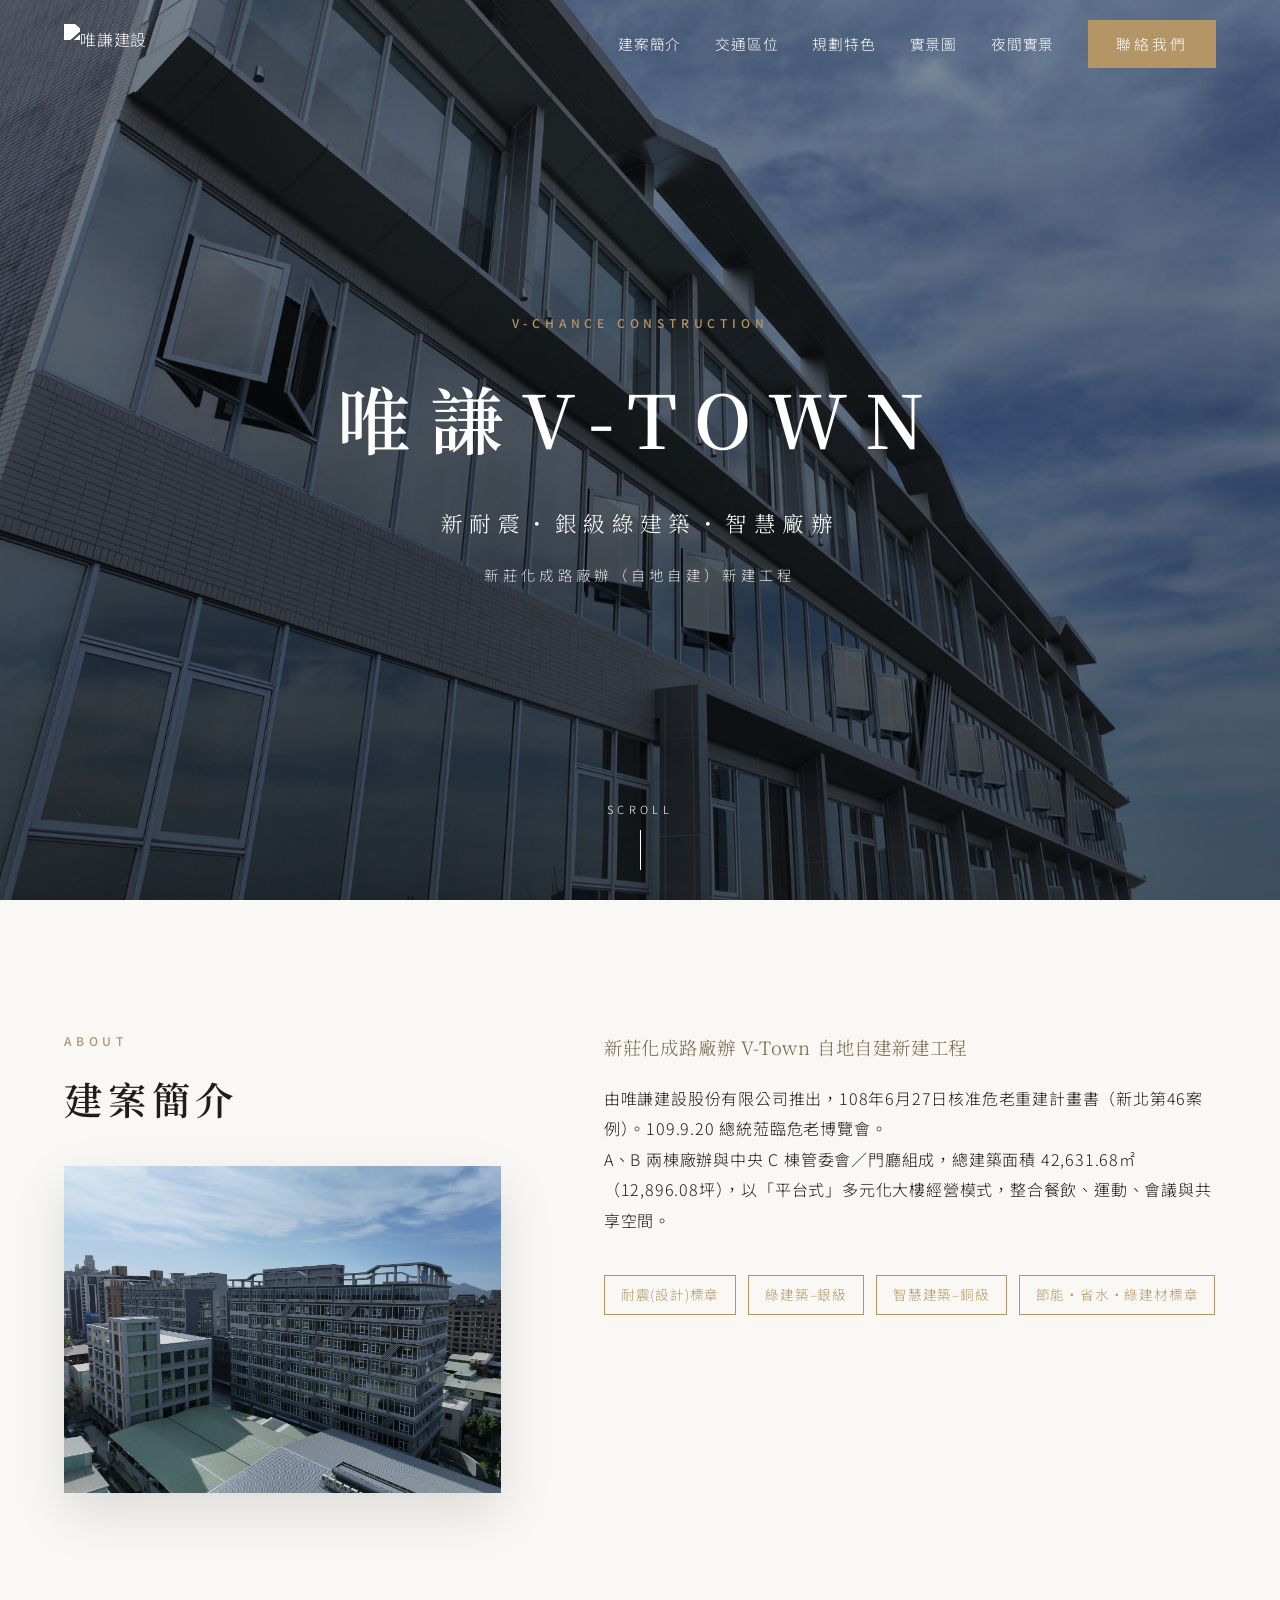
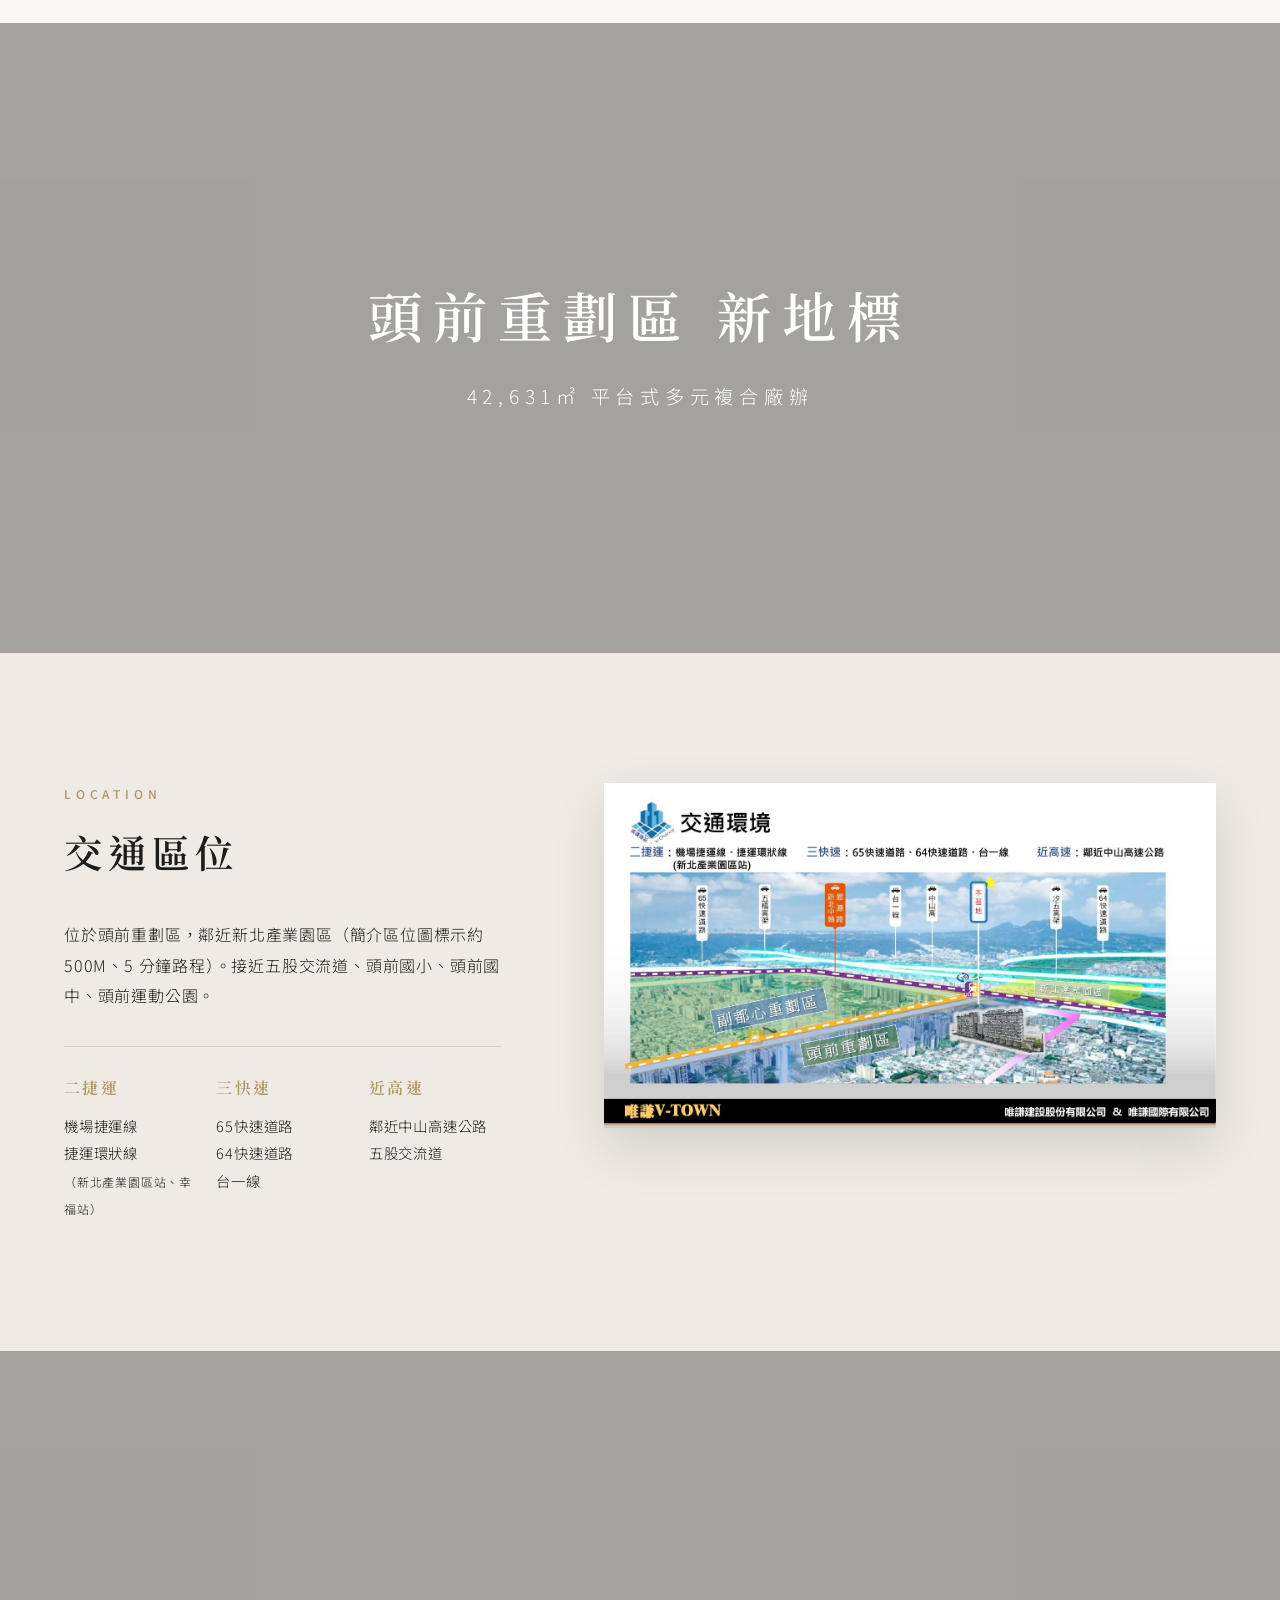
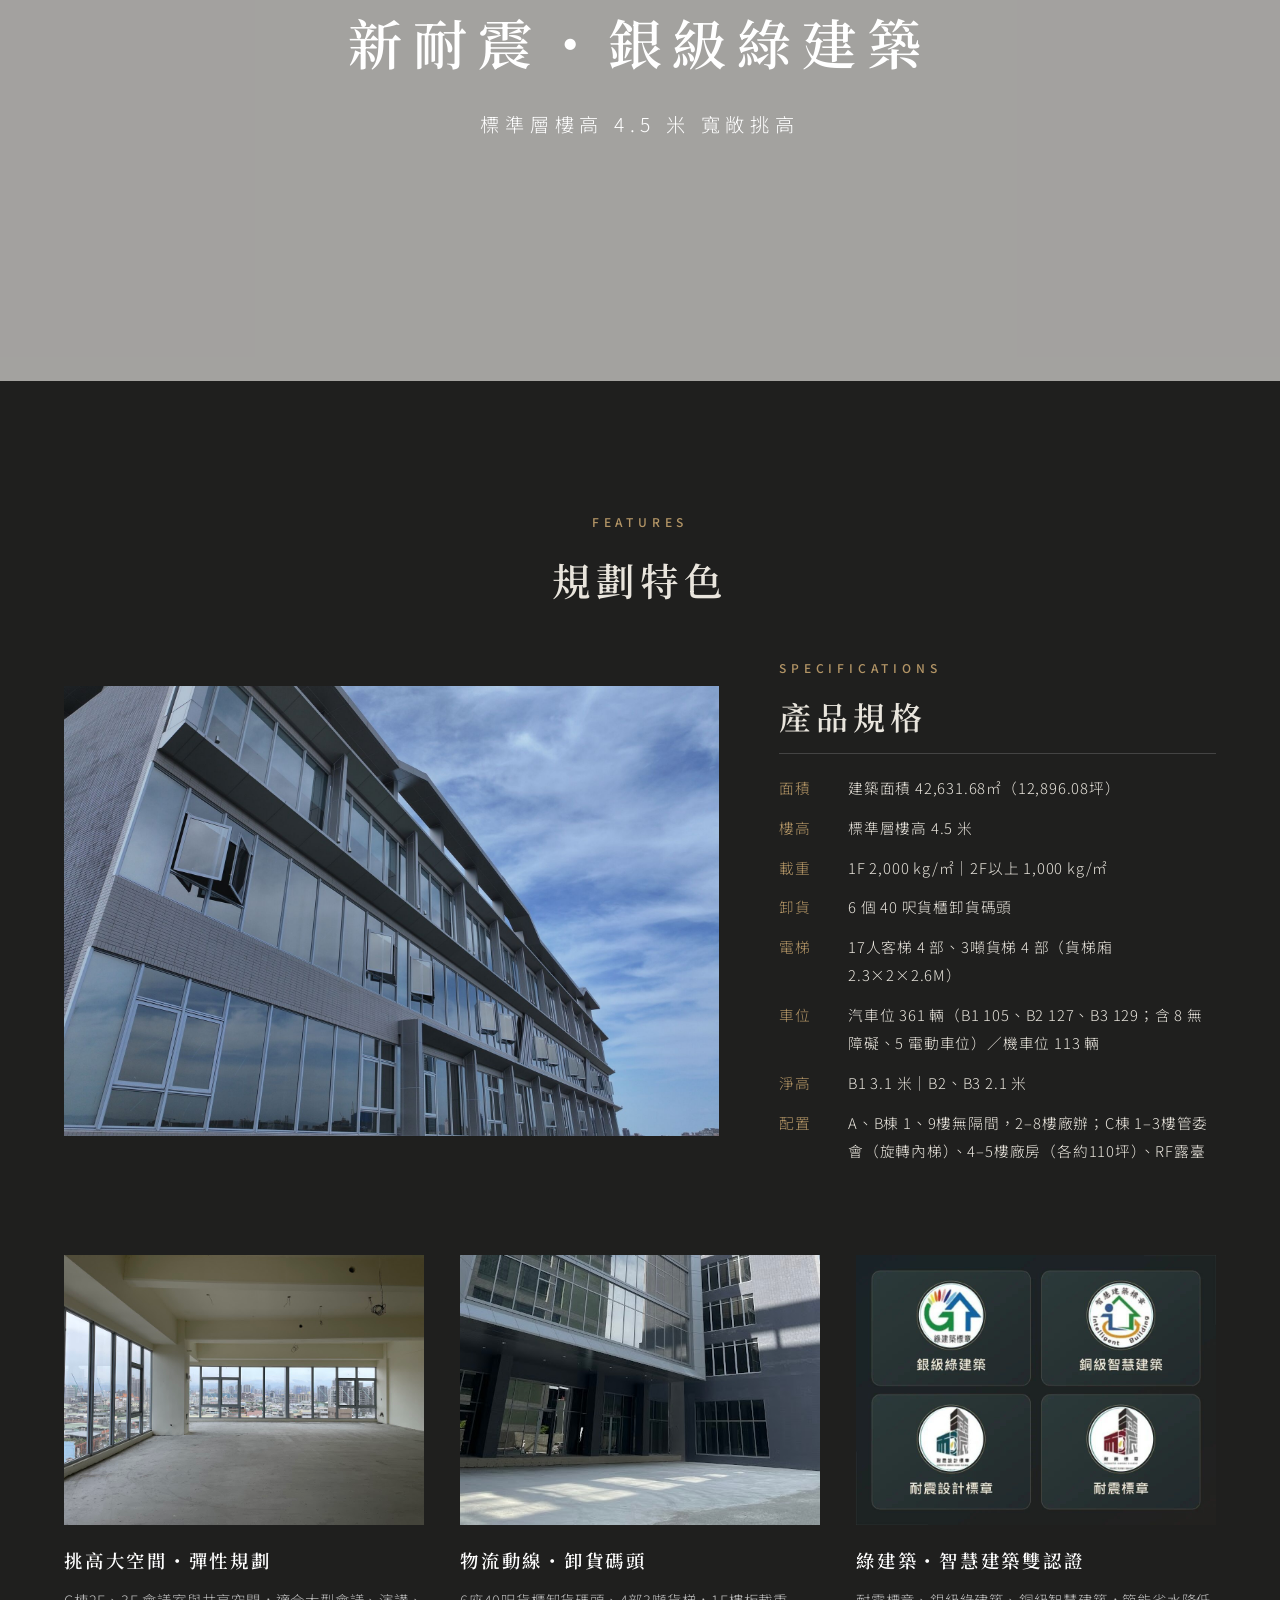
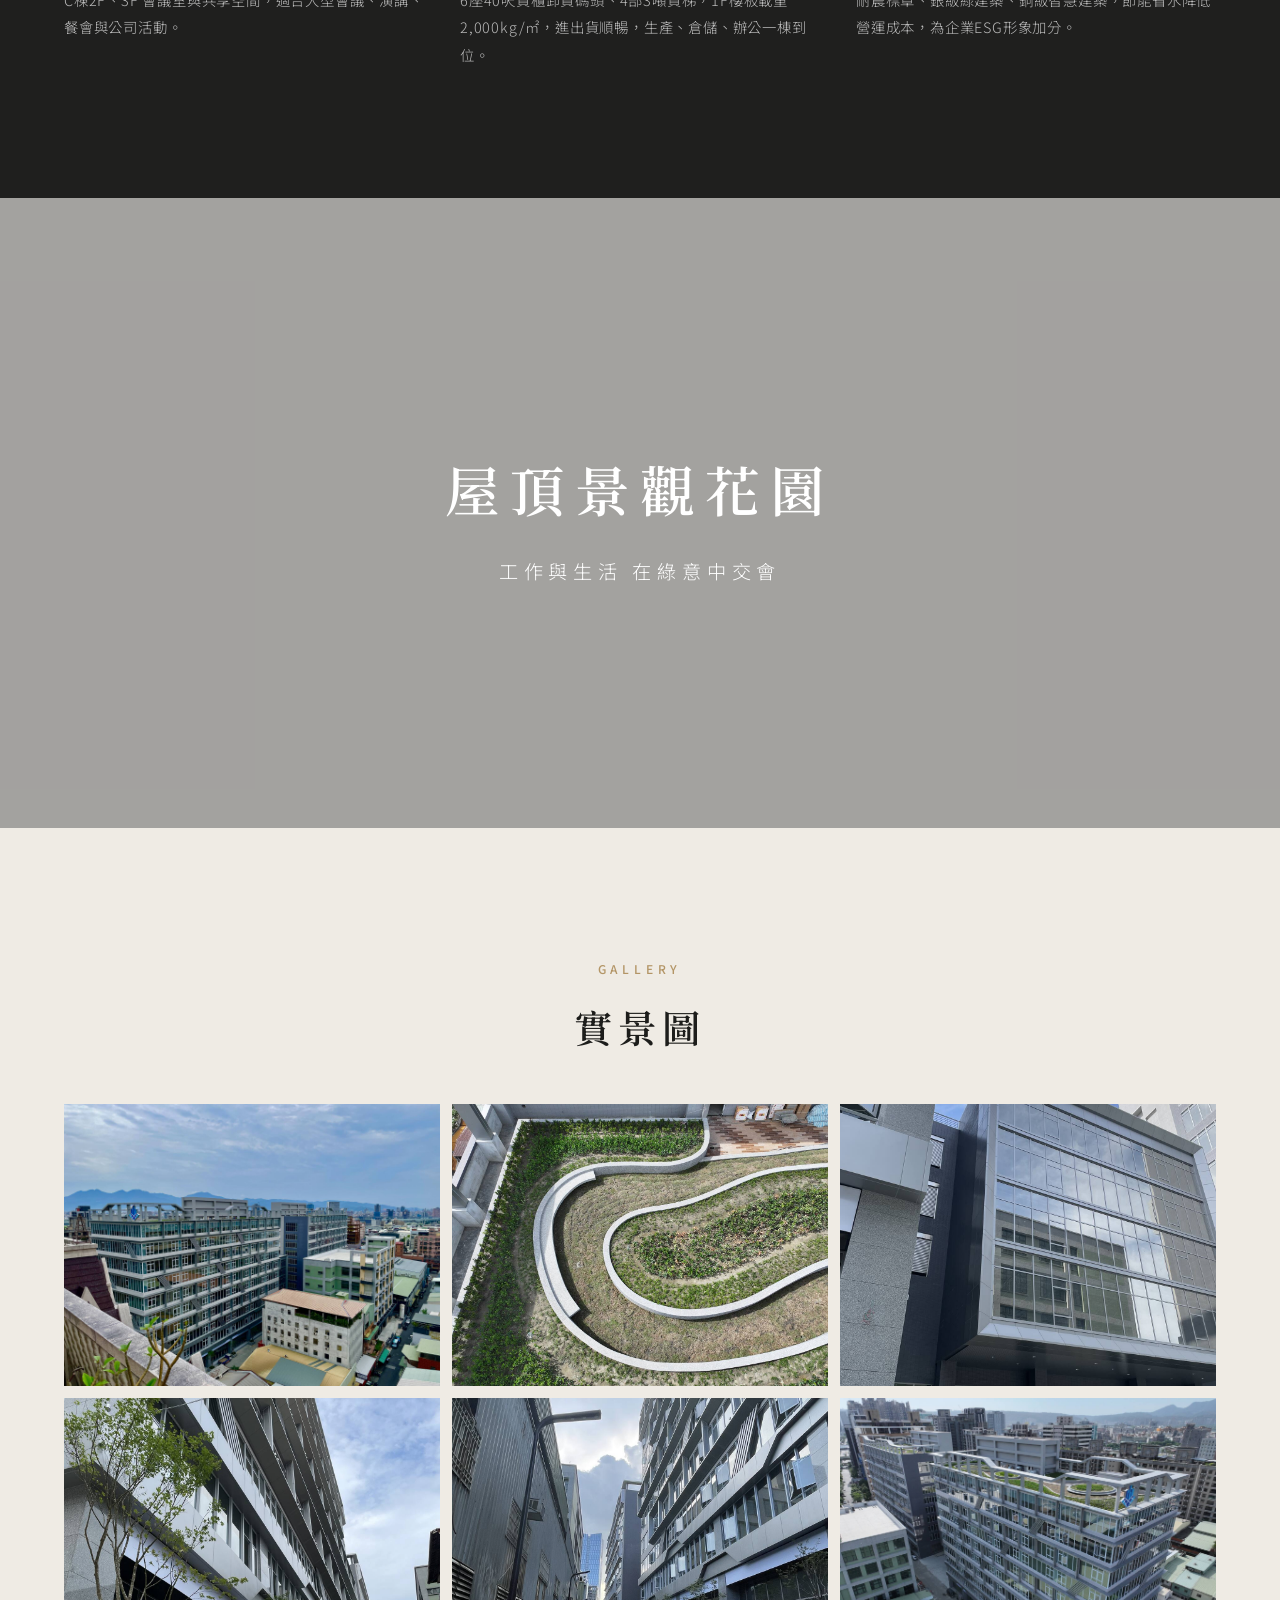
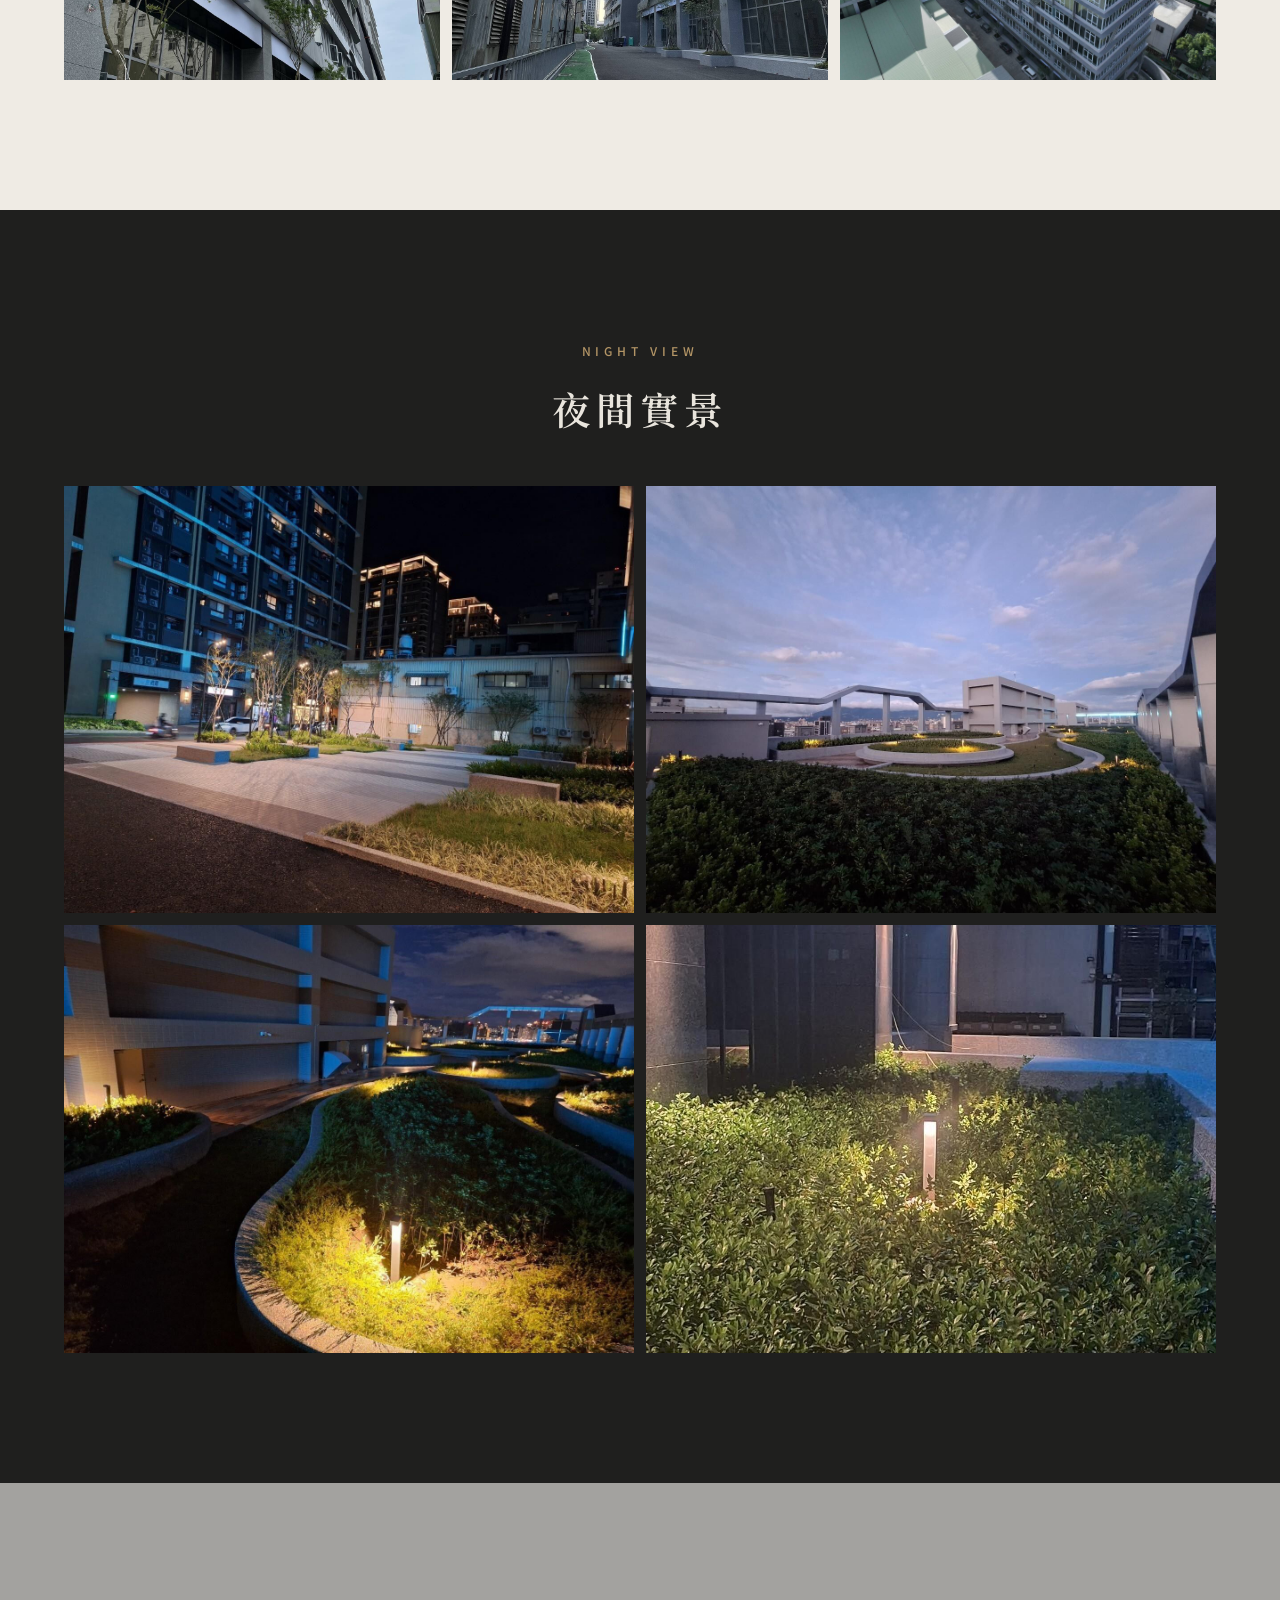
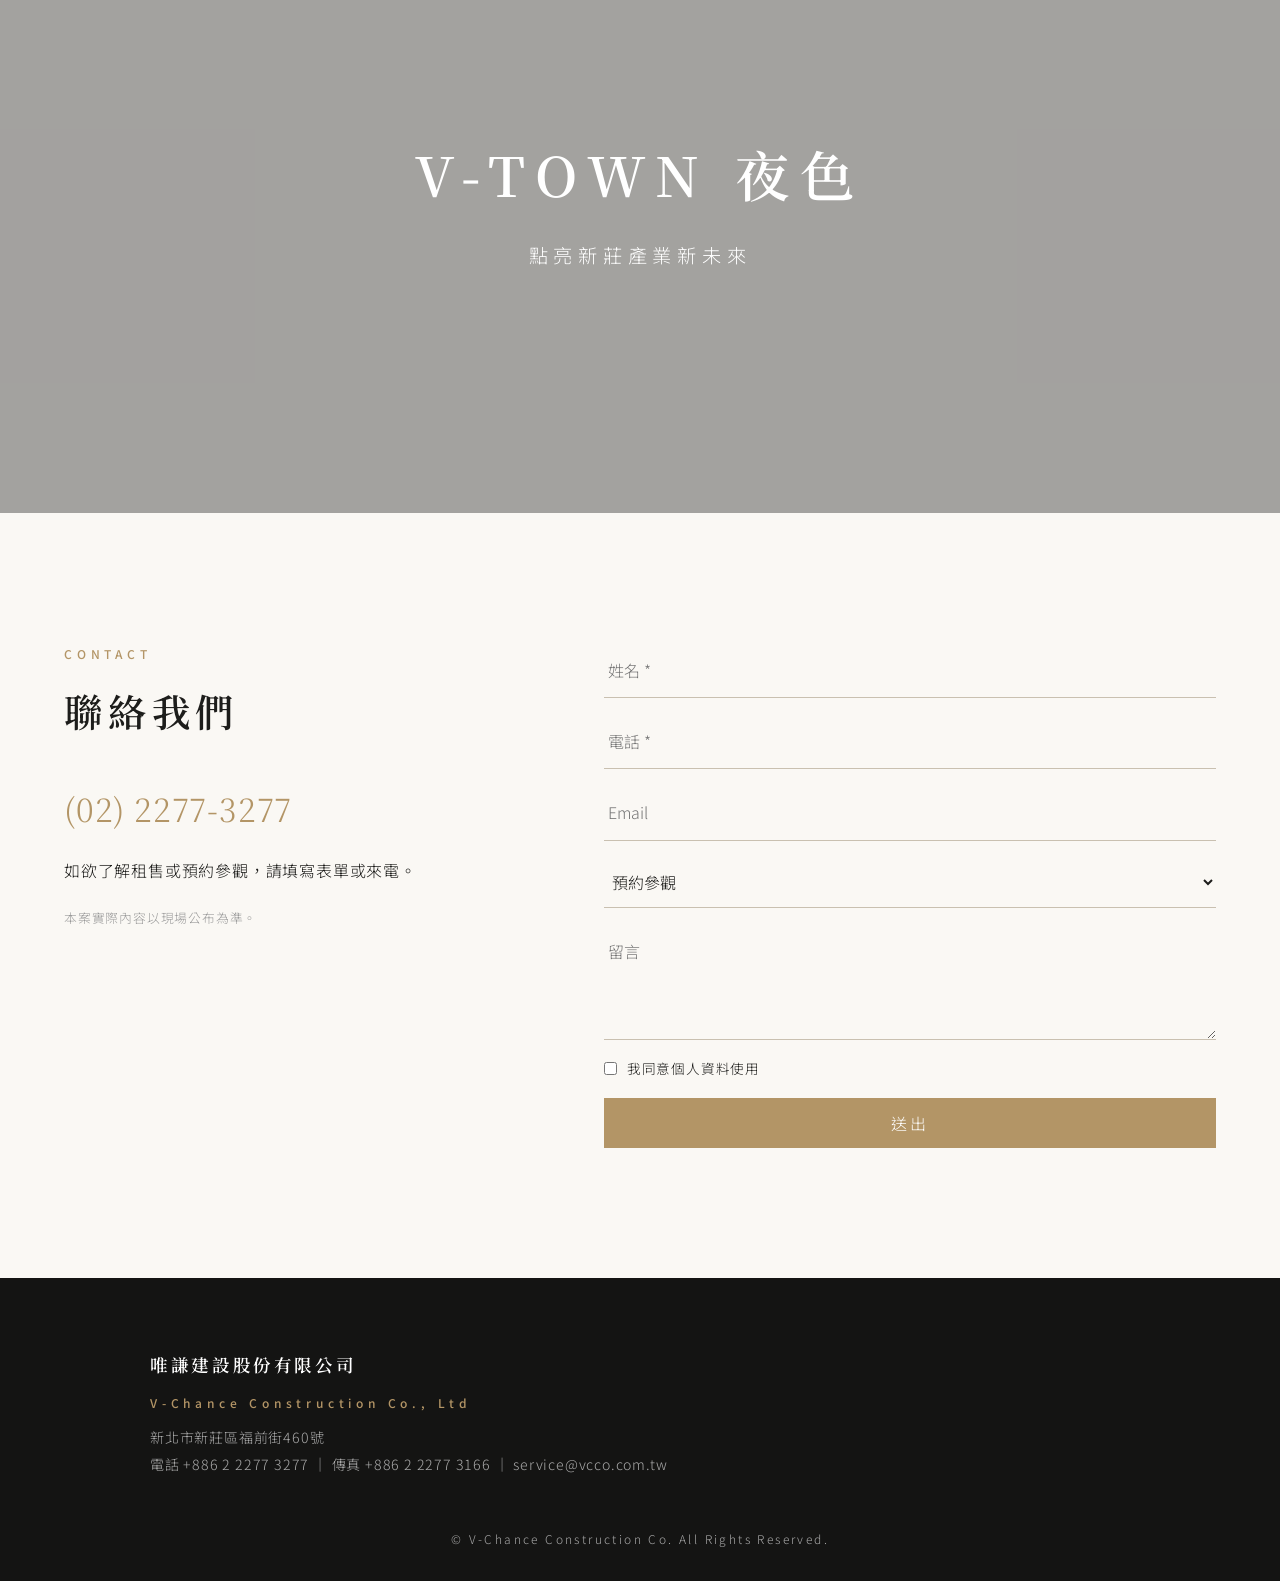
==== commit 5c8a5694: "Rename index_2.html to index.html" ====
--- a/index.html
+++ b/index.html
@@ -10,40 +10,6 @@
     <link rel="preconnect" href="https://fonts.googleapis.com">
     <link href="https://fonts.googleapis.com/css2?family=Noto+Serif+TC:wght@400;600;700&family=Noto+Sans+TC:wght@300;400;500&display=swap" rel="stylesheet">
     <link rel="stylesheet" href="style.css">
-    <style>
-        footer .ft.has-map {
-            display: grid;
-            grid-template-columns: 60px minmax(0, 1fr) minmax(0, .95fr);
-            gap: clamp(1rem, 2.2vw, 2rem);
-            align-items: start;
-        }
-
-        footer .vtown-footer-map {
-            display: block;
-            box-sizing: border-box;
-            width: 100%;
-            height: clamp(200px, 20vw, 270px);
-            border: 1px solid rgba(255, 255, 255, .14);
-            border-radius: 8px;
-            background: #202020;
-        }
-
-        footer .ft.has-map a {
-            overflow-wrap: anywhere;
-        }
-
-        @media (max-width: 760px) {
-            footer .ft.has-map {
-                grid-template-columns: 48px minmax(0, 1fr);
-                gap: 1rem;
-            }
-
-            footer .vtown-footer-map {
-                grid-column: 1 / -1;
-                height: 220px;
-            }
-        }
-    </style>
 </head>
 
 <body>
@@ -149,15 +115,15 @@
                 </div>
             </div>
             <div class="cards rv">
-                <div><img src="images/vtown-feature-space.jpg" alt="唯謙 V-TOWN 無隔間廠辦與落地窗實景" width="960" height="720" loading="lazy">
+                <div><img src="images/dji0023.jpg" alt="會議室">
                     <h4>挑高大空間・彈性規劃</h4>
-                    <p>標準層樓高4.5米，2F以上樓板載重1,000kg/㎡，辦公、研發、輕製造皆適用，坪數可依企業需求彈性規劃。</p>
-                </div>
-                <div><img src="images/vtown-feature-loading.jpg" alt="唯謙 V-TOWN 一樓裝卸車位區實景" width="540" height="405" loading="lazy">
+                    <p>C棟2F、3F 會議室與共享空間，適合大型會議、演講、餐會與公司活動。</p>
+                </div>
+                <div><img src="images/img5566.jpg" alt="貨櫃卸貨">
                     <h4>物流動線・卸貨碼頭</h4>
                     <p>6座40呎貨櫃卸貨碼頭、4部3噸貨梯，1F樓板載重2,000kg/㎡，進出貨順暢，生產、倉儲、辦公一棟到位。</p>
                 </div>
-                <div><img src="images/vtown-feature-certifications.png" alt="銀級綠建築、銅級智慧建築、耐震設計及耐震標章" width="960" height="720" loading="lazy">
+                <div><img src="images/img5286.jpg" alt="電梯廳實景">
                     <h4>綠建築・智慧建築雙認證</h4>
                     <p>耐震標章、銀級綠建築、銅級智慧建築，節能省水降低營運成本，為企業ESG形象加分。</p>
                 </div>
@@ -231,17 +197,13 @@
         </div>
     </section>
     <footer>
-        <div class="wrap ft has-map"><img src="https://static.wixstatic.com/media/89956f_260926160c7241e2b1652d86c57b794b~mv2.png/v1/fill/w_96,h_96,al_c,q_90/mark.png" alt="">
+        <div class="wrap ft"><img src="https://static.wixstatic.com/media/89956f_260926160c7241e2b1652d86c57b794b~mv2.png/v1/fill/w_96,h_96,al_c,q_90/mark.png" alt="">
             <div>
                 <h4>唯謙建設股份有限公司</h4>
                 <p class="en">V-Chance Construction Co., Ltd</p>
-                <p>新北市新莊區福前街456~460號<br>電話 +886 2 2277 3277 ｜ 傳真 +886 2 2277 3166 ｜ <a href="mailto:service@vcco.com.tw">service@vcco.com.tw</a></p>
-            </div>
-            <iframe class="vtown-footer-map"
-                title="唯謙 V-TOWN 位置地圖"
-                src="https://www.google.com/maps/embed?pb=!1m18!1m12!1m3!1d638.917032319657!2d121.46260712015649!3d25.05915740089891!2m3!1f0!2f0!3f0!3m2!1i1024!2i768!4f13.1!3m3!1m2!1s0x3442a9005d0c1acd%3A0xb534cee624f714b0!2z5ZSv6KyZ5paw6I6KdnRvd24!5e0!3m2!1szh-TW!2stw!4v1795764218891!5m2!1szh-TW!2stw"
-                width="600" height="450" loading="lazy"
-                referrerpolicy="strict-origin-when-cross-origin" allowfullscreen></iframe>
+                <!-- TODO: 以下地址/電話/Email 沿用原網站，簡介PDF未載明 -->
+                <p>新北市新莊區福前街460號<br>電話 +886 2 2277 3277 ｜ 傳真 +886 2 2277 3166 ｜ <a href="mailto:service@vcco.com.tw">service@vcco.com.tw</a></p>
+            </div>
         </div>
         <p class="copy">© V-Chance Construction Co. All Rights Reserved.</p>
     </footer>
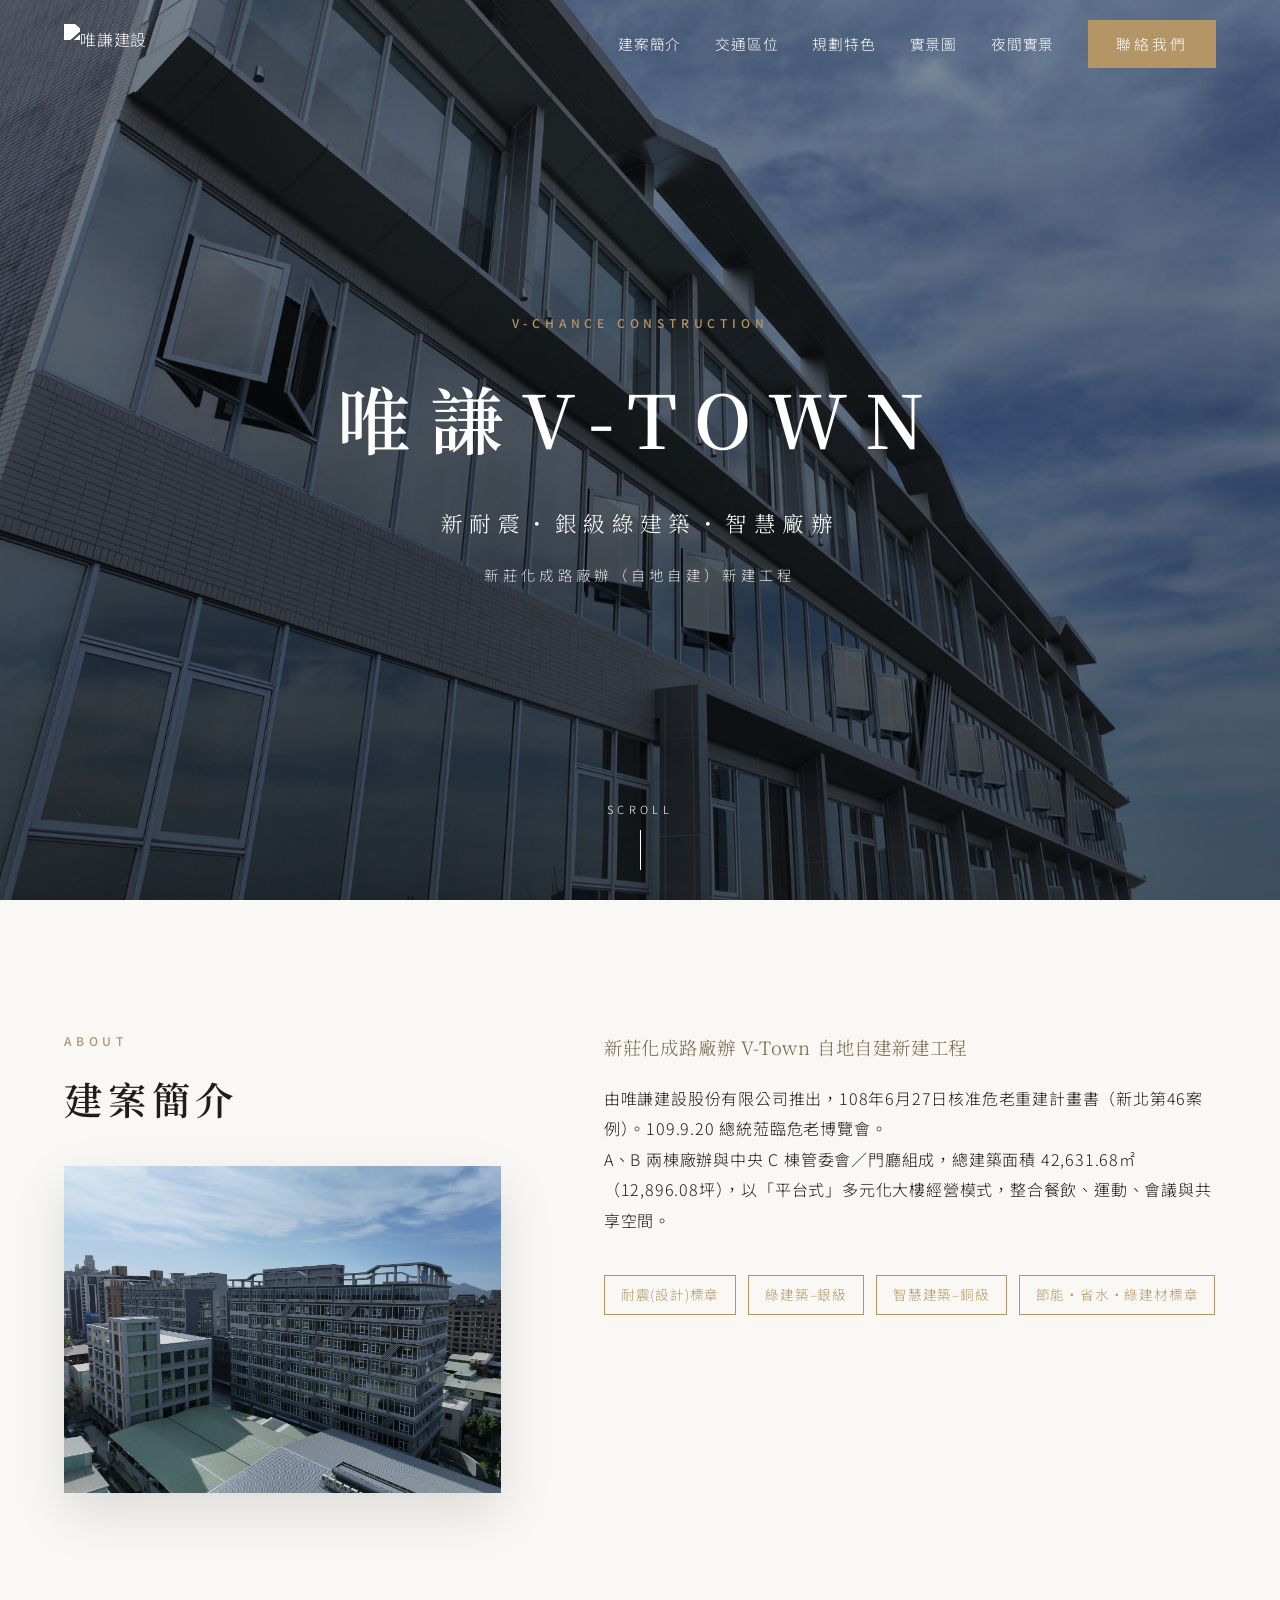
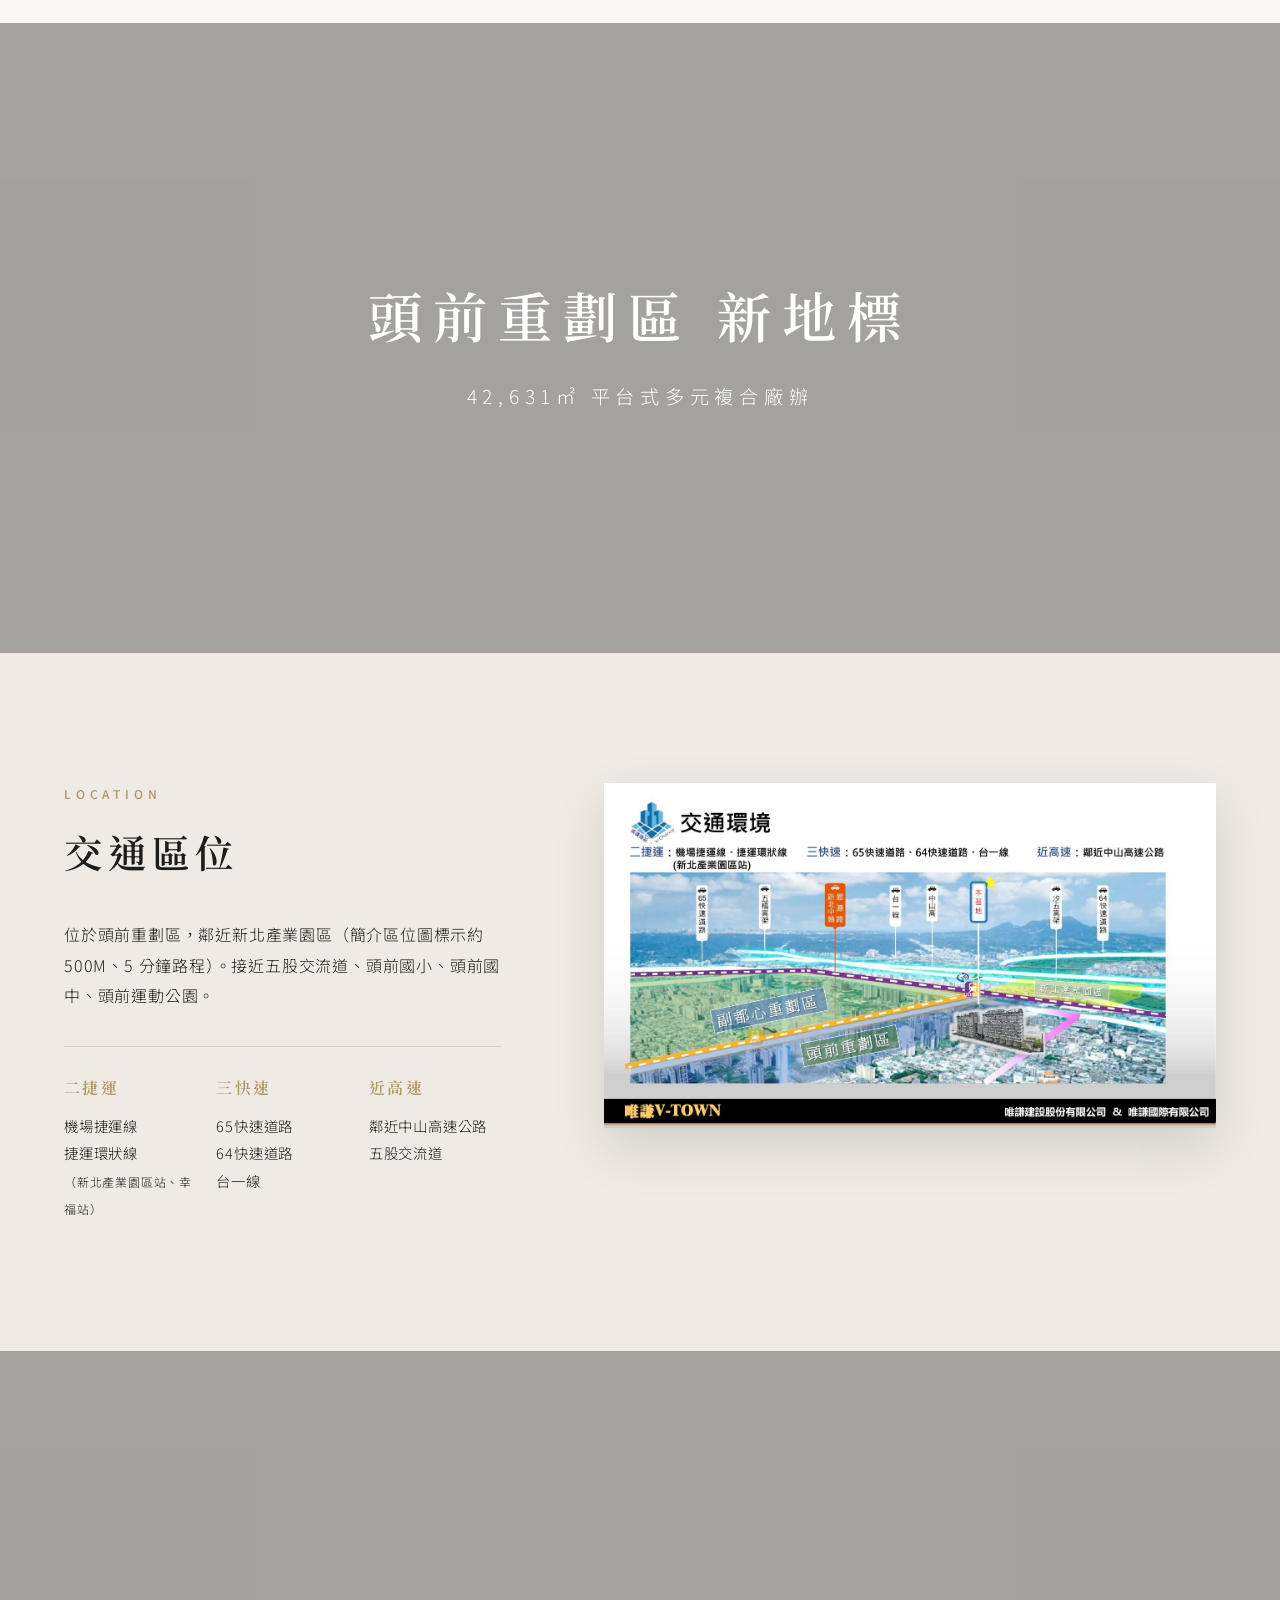
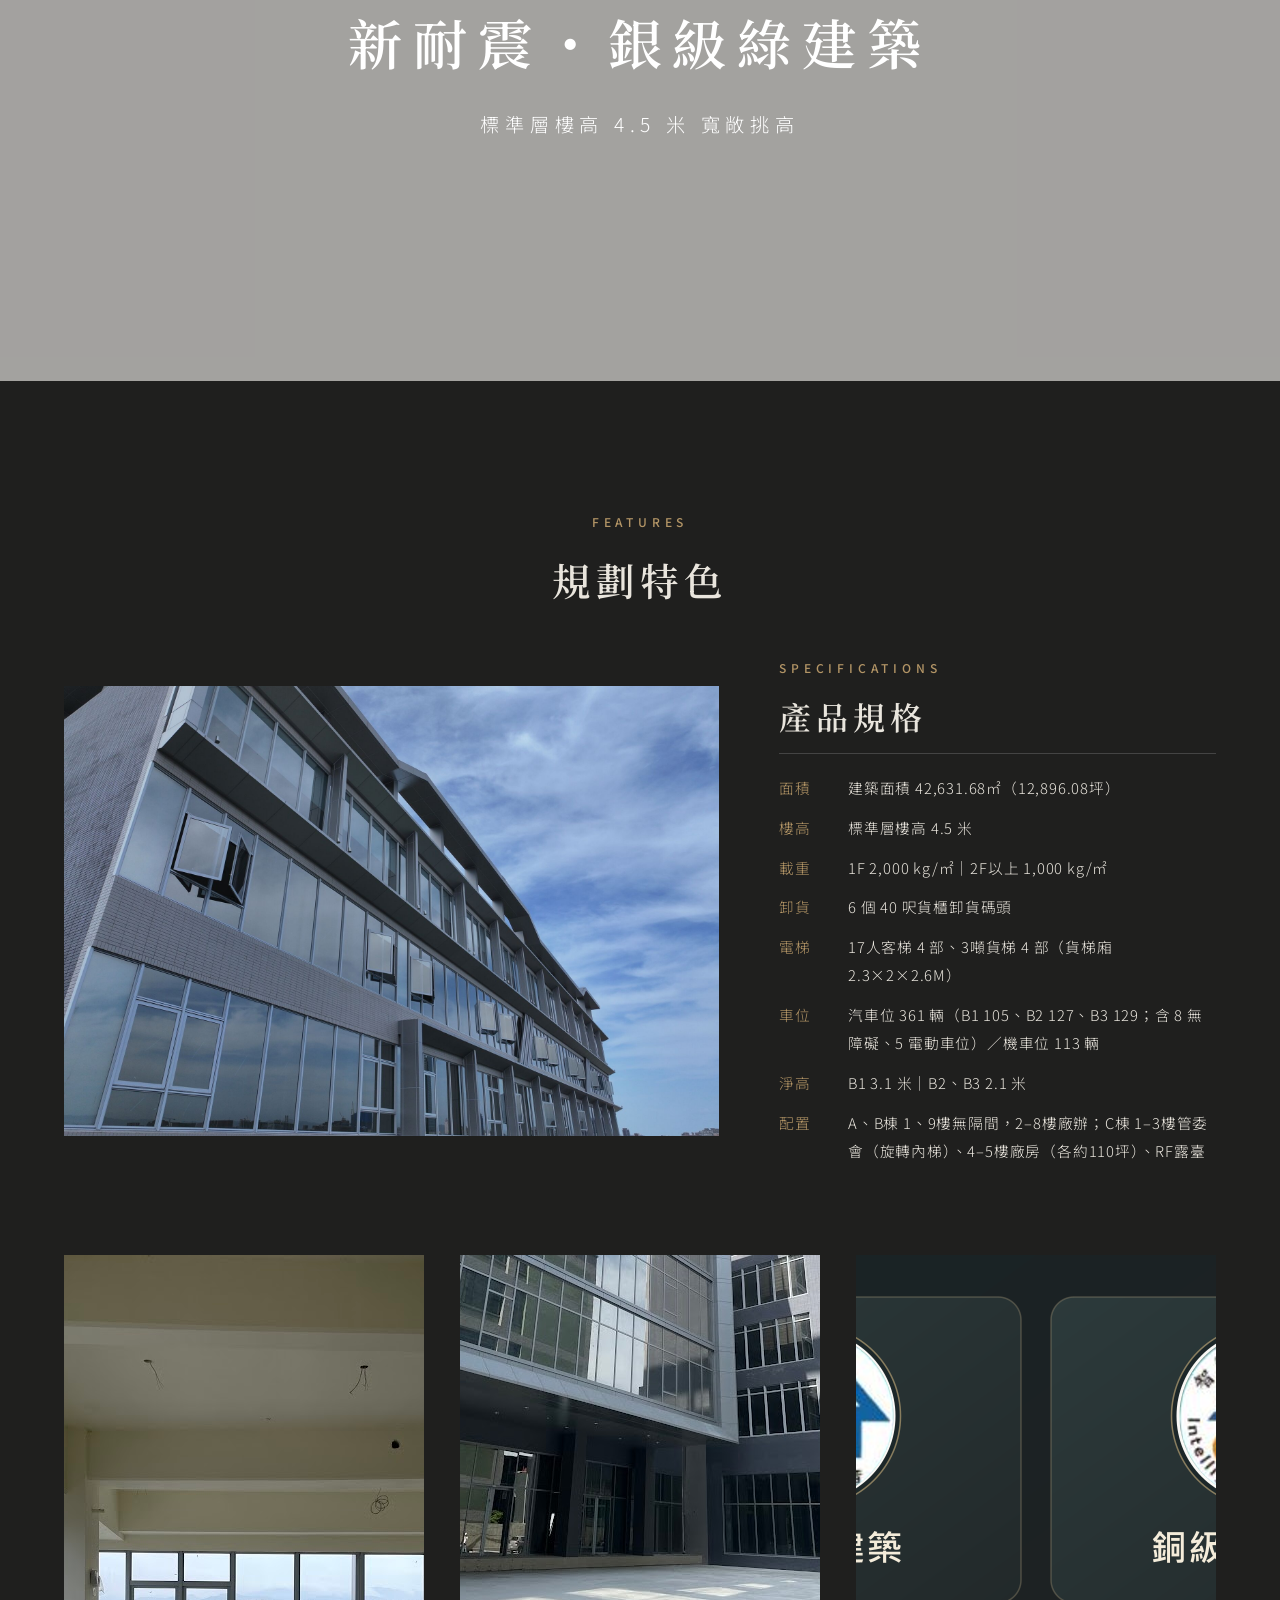
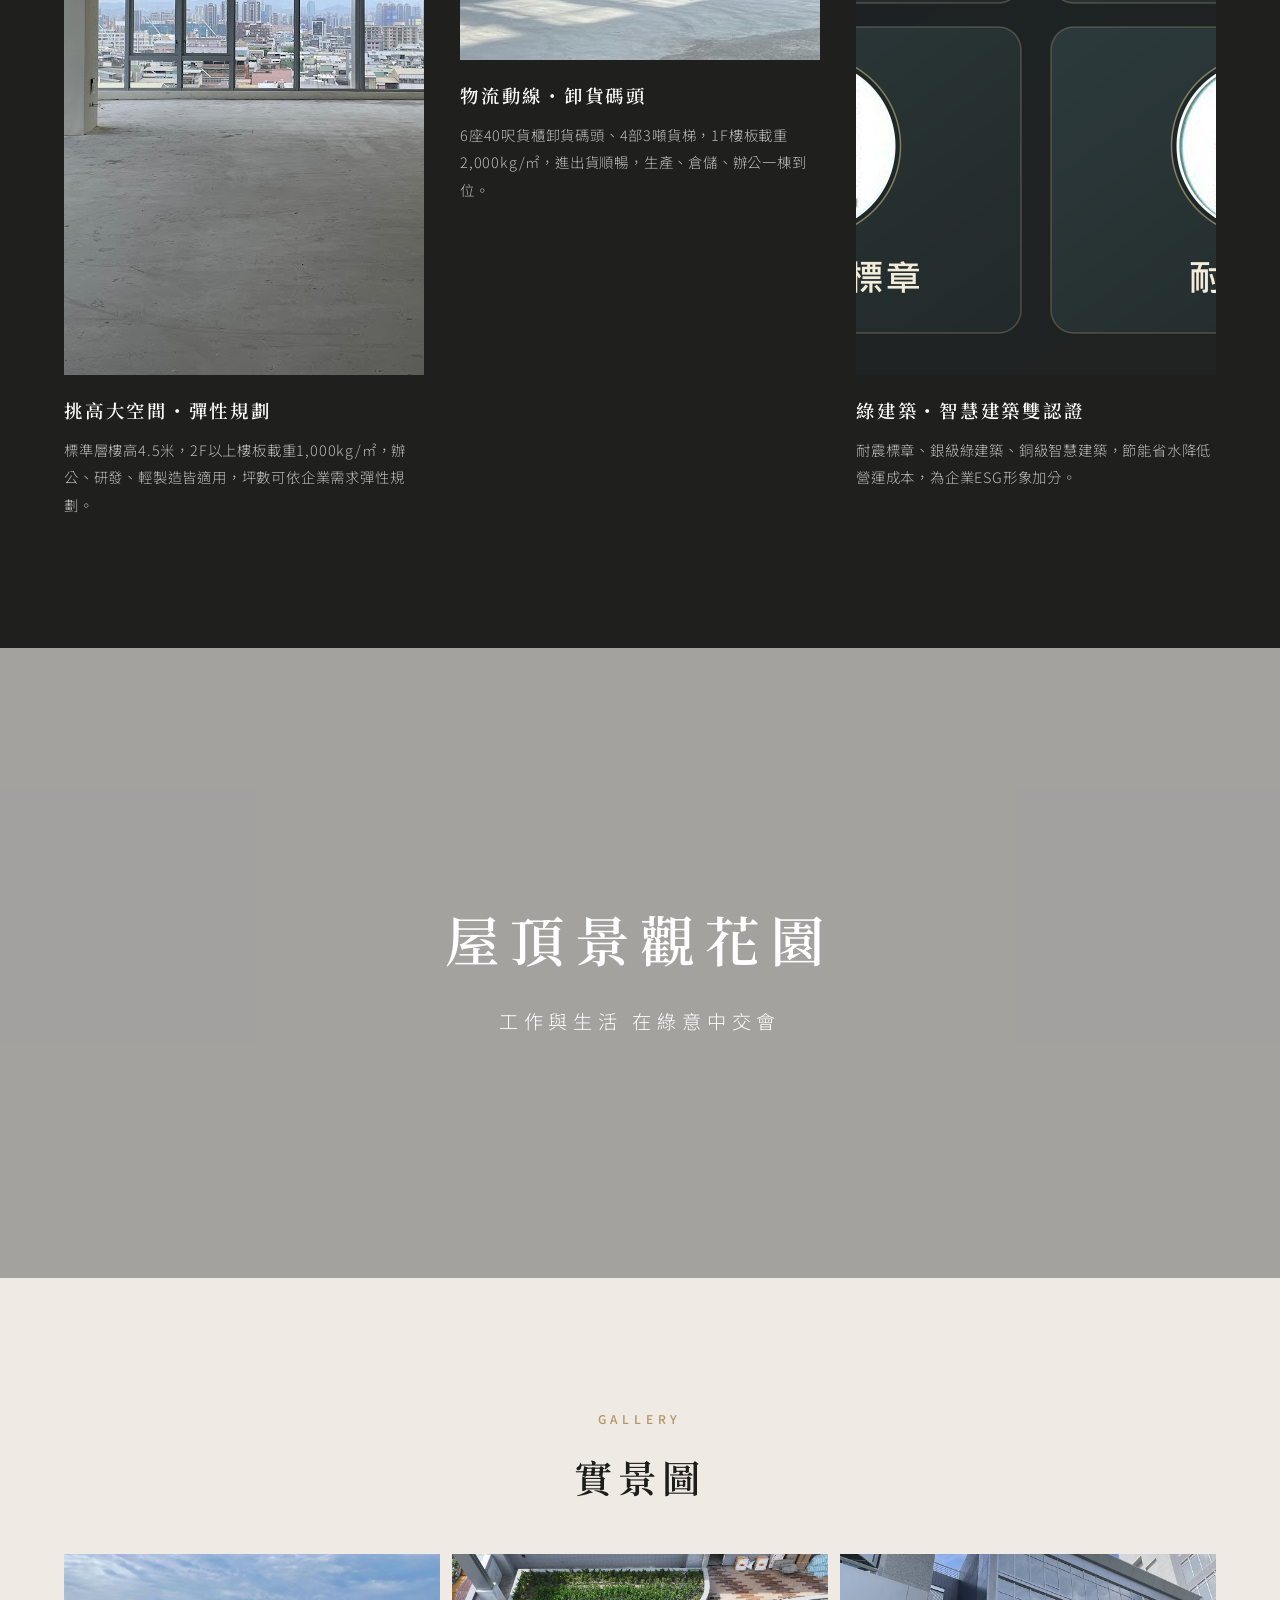
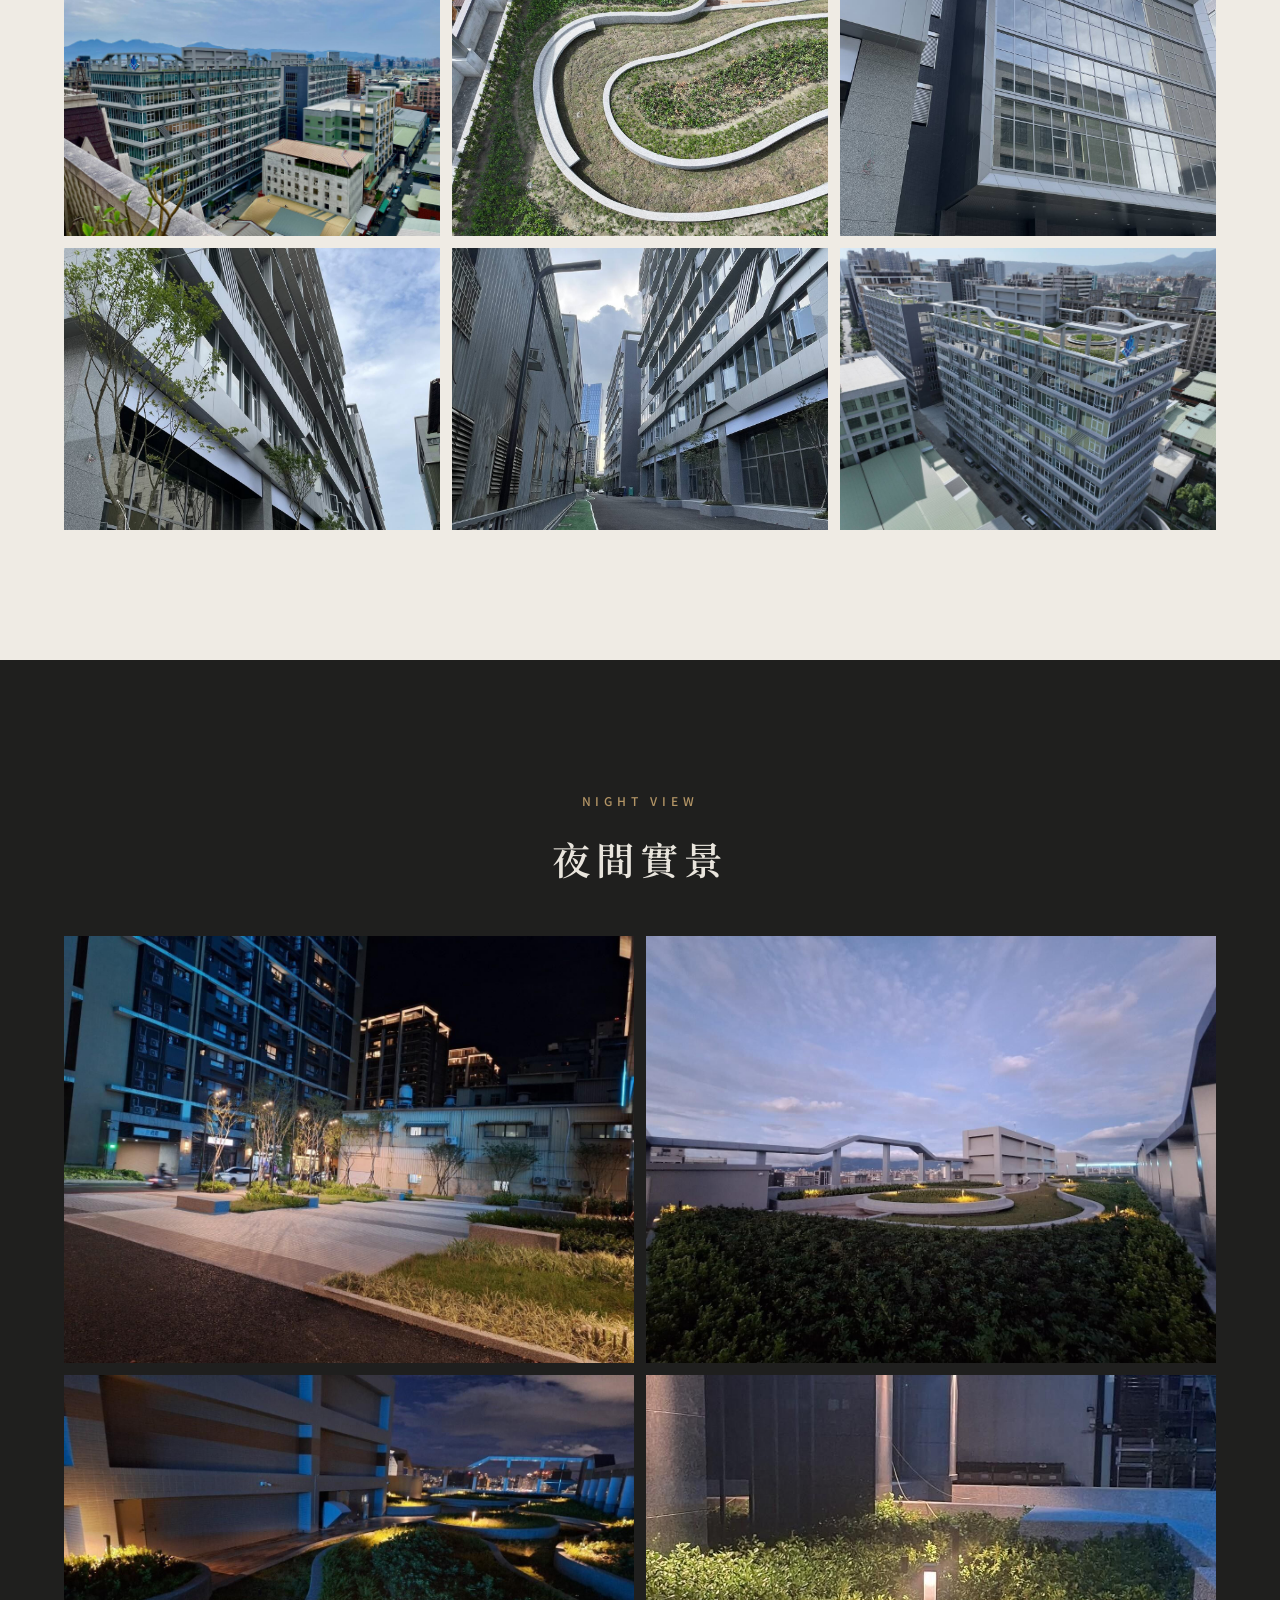
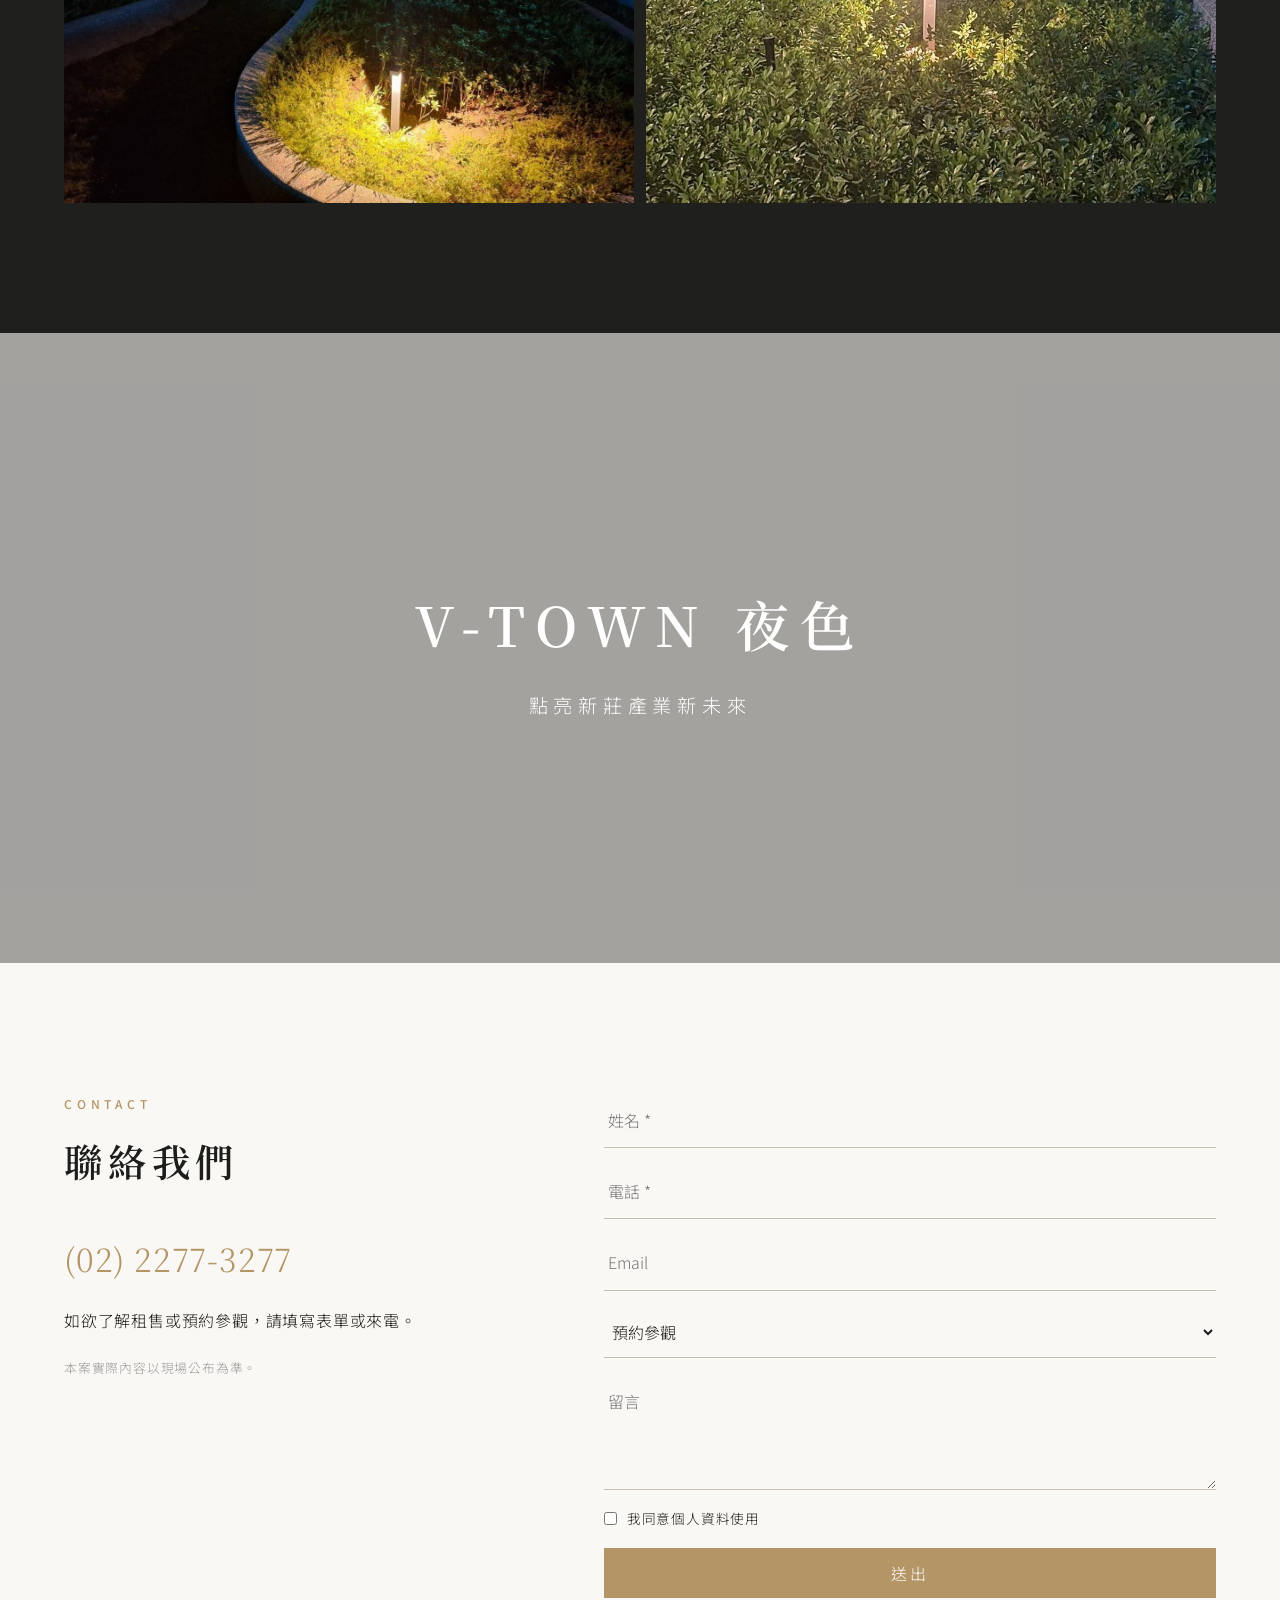
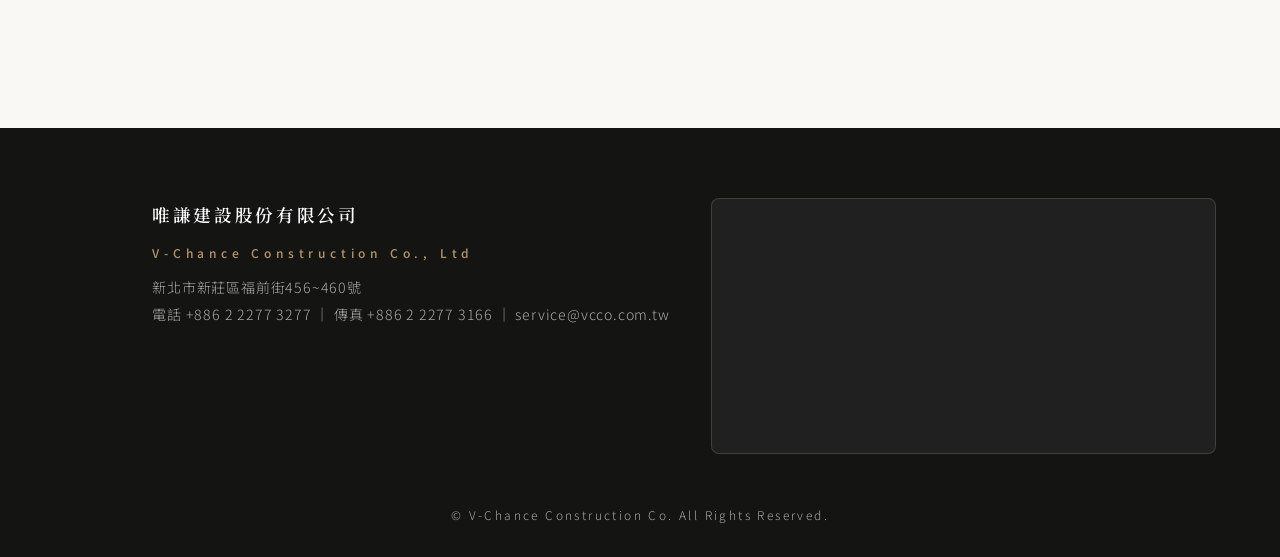
==== commit c58dd762: "Add files via upload" ====
--- a/index.html
+++ b/index.html
@@ -10,6 +10,40 @@
     <link rel="preconnect" href="https://fonts.googleapis.com">
     <link href="https://fonts.googleapis.com/css2?family=Noto+Serif+TC:wght@400;600;700&family=Noto+Sans+TC:wght@300;400;500&display=swap" rel="stylesheet">
     <link rel="stylesheet" href="style.css">
+    <style>
+        footer .ft.has-map {
+            display: grid;
+            grid-template-columns: 60px minmax(0, 1fr) minmax(0, .95fr);
+            gap: clamp(1rem, 2.2vw, 2rem);
+            align-items: start;
+        }
+
+        footer .vtown-footer-map {
+            display: block;
+            box-sizing: border-box;
+            width: 100%;
+            height: clamp(200px, 20vw, 270px);
+            border: 1px solid rgba(255, 255, 255, .14);
+            border-radius: 8px;
+            background: #202020;
+        }
+
+        footer .ft.has-map a {
+            overflow-wrap: anywhere;
+        }
+
+        @media (max-width: 760px) {
+            footer .ft.has-map {
+                grid-template-columns: 48px minmax(0, 1fr);
+                gap: 1rem;
+            }
+
+            footer .vtown-footer-map {
+                grid-column: 1 / -1;
+                height: 220px;
+            }
+        }
+    </style>
 </head>
 
 <body>
@@ -115,15 +149,15 @@
                 </div>
             </div>
             <div class="cards rv">
-                <div><img src="images/dji0023.jpg" alt="會議室">
+                <div><img src="images/vtown-feature-space.jpg" alt="唯謙 V-TOWN 無隔間廠辦與落地窗實景" width="960" height="720" loading="lazy">
                     <h4>挑高大空間・彈性規劃</h4>
-                    <p>C棟2F、3F 會議室與共享空間，適合大型會議、演講、餐會與公司活動。</p>
-                </div>
-                <div><img src="images/img5566.jpg" alt="貨櫃卸貨">
+                    <p>標準層樓高4.5米，2F以上樓板載重1,000kg/㎡，辦公、研發、輕製造皆適用，坪數可依企業需求彈性規劃。</p>
+                </div>
+                <div><img src="images/vtown-feature-loading.jpg" alt="唯謙 V-TOWN 一樓裝卸車位區實景" width="540" height="405" loading="lazy">
                     <h4>物流動線・卸貨碼頭</h4>
                     <p>6座40呎貨櫃卸貨碼頭、4部3噸貨梯，1F樓板載重2,000kg/㎡，進出貨順暢，生產、倉儲、辦公一棟到位。</p>
                 </div>
-                <div><img src="images/img5286.jpg" alt="電梯廳實景">
+                <div><img src="images/vtown-feature-certifications.png" alt="銀級綠建築、銅級智慧建築、耐震設計及耐震標章" width="960" height="720" loading="lazy">
                     <h4>綠建築・智慧建築雙認證</h4>
                     <p>耐震標章、銀級綠建築、銅級智慧建築，節能省水降低營運成本，為企業ESG形象加分。</p>
                 </div>
@@ -197,13 +231,17 @@
         </div>
     </section>
     <footer>
-        <div class="wrap ft"><img src="https://static.wixstatic.com/media/89956f_260926160c7241e2b1652d86c57b794b~mv2.png/v1/fill/w_96,h_96,al_c,q_90/mark.png" alt="">
+        <div class="wrap ft has-map"><img src="https://static.wixstatic.com/media/89956f_260926160c7241e2b1652d86c57b794b~mv2.png/v1/fill/w_96,h_96,al_c,q_90/mark.png" alt="">
             <div>
                 <h4>唯謙建設股份有限公司</h4>
                 <p class="en">V-Chance Construction Co., Ltd</p>
-                <!-- TODO: 以下地址/電話/Email 沿用原網站，簡介PDF未載明 -->
-                <p>新北市新莊區福前街460號<br>電話 +886 2 2277 3277 ｜ 傳真 +886 2 2277 3166 ｜ <a href="mailto:service@vcco.com.tw">service@vcco.com.tw</a></p>
-            </div>
+                <p>新北市新莊區福前街456~460號<br>電話 +886 2 2277 3277 ｜ 傳真 +886 2 2277 3166 ｜ <a href="mailto:service@vcco.com.tw">service@vcco.com.tw</a></p>
+            </div>
+            <iframe class="vtown-footer-map"
+                title="唯謙 V-TOWN 位置地圖"
+                src="https://www.google.com/maps/embed?pb=!1m18!1m12!1m3!1d638.917032319657!2d121.46260712015649!3d25.05915740089891!2m3!1f0!2f0!3f0!3m2!1i1024!2i768!4f13.1!3m3!1m2!1s0x3442a9005d0c1acd%3A0xb534cee624f714b0!2z5ZSv6KyZ5paw6I6KdnRvd24!5e0!3m2!1szh-TW!2stw!4v1795764218891!5m2!1szh-TW!2stw"
+                width="600" height="450" loading="lazy"
+                referrerpolicy="strict-origin-when-cross-origin" allowfullscreen></iframe>
         </div>
         <p class="copy">© V-Chance Construction Co. All Rights Reserved.</p>
     </footer>
--- a/style.css
+++ b/style.css
@@ -1,67 +1,754 @@
-:root{--gold:#b39566;--ink:#1d1d1b;--bg:#faf8f4}
-*{box-sizing:border-box;margin:0;padding:0}html{scroll-behavior:smooth}
-body{font-family:"Noto Sans TC",sans-serif;font-weight:300;color:var(--ink);background:var(--bg);line-height:1.9;letter-spacing:.05em}
-h1,h2,h3,h4{font-family:"Noto Serif TC",serif;font-weight:600;letter-spacing:.15em}
-a{color:inherit;text-decoration:none}img{max-width:100%;display:block}
-.en{font-size:.75rem;letter-spacing:.4em;color:var(--gold);font-weight:500}
-#hd{position:fixed;inset:0 0 auto;z-index:10;display:flex;justify-content:space-between;align-items:center;padding:20px 5vw;transition:.4s}
-#hd.on{background:rgba(255,255,255,.95);padding:12px 5vw;box-shadow:0 2px 20px rgba(0,0,0,.06)}
-.logo img{height:40px;width:auto;filter:brightness(0) invert(1);transition:.4s}#hd.on .logo img{filter:none}
-nav{display:flex;gap:34px;align-items:center;color:#fff;font-size:.92rem}#hd.on nav{color:var(--ink)}
-nav a:not(.btn):hover{color:var(--gold)}
-.btn{display:inline-block;background:var(--gold);color:#fff;padding:10px 28px;border:0;font:inherit;letter-spacing:.2em;cursor:pointer;transition:.3s}
-.btn:hover{background:#8f7550}.btn.line{background:none;border:1px solid var(--gold);color:var(--gold);margin-top:24px}.btn.line:hover{background:var(--gold);color:#fff}
-.burger{display:none;background:none;border:0;width:30px;cursor:pointer}.burger span{display:block;height:1px;background:#fff;margin:8px 0}#hd.on .burger span{background:var(--ink)}
-.hero{height:100vh;min-height:560px;position:relative;overflow:hidden;display:flex;align-items:center;justify-content:center;text-align:center;color:#fff}
-.hero .bg{position:absolute;inset:0;background:center/cover;animation:zoom 14s ease-out forwards}
-.hero:after{content:"";position:absolute;inset:0;background:linear-gradient(rgba(0,0,0,.35),rgba(0,0,0,.55))}
-@keyframes zoom{from{transform:scale(1.15)}to{transform:scale(1)}}
-.hero-txt{position:relative;z-index:1;animation:up 1.6s .3s both}
-.hero h1{font-size:clamp(2.2rem,6vw,4.6rem);margin:14px 0;letter-spacing:.25em}
-.hero .sub{font-family:"Noto Serif TC";font-size:clamp(1rem,2vw,1.35rem);letter-spacing:.3em}.hero .tags{margin-top:18px;opacity:.85;font-size:.9rem;letter-spacing:.3em}
-.scroll{position:absolute;bottom:30px;z-index:1;font-size:.7rem;letter-spacing:.4em;padding-bottom:50px}
-.scroll:after{content:"";position:absolute;left:50%;bottom:0;width:1px;height:40px;background:#fff;animation:ln 2s infinite}
-@keyframes ln{0%{transform:scaleY(0);transform-origin:top}50%{transform:scaleY(1);transform-origin:top}51%{transform-origin:bottom}100%{transform:scaleY(0);transform-origin:bottom}}
-@keyframes up{from{opacity:0;transform:translateY(30px)}}
-.sec{padding:130px 0}.wrap{width:min(1200px,90vw);margin:auto}
-.two{display:grid;grid-template-columns:1fr 1.4fr;gap:8vw;align-items:start}
-h2{font-size:clamp(1.7rem,3vw,2.4rem);margin:10px 0 30px}.center{text-align:center}
-.lead{font-family:"Noto Serif TC";font-size:1.15rem;margin-bottom:18px;color:#7a6a50}
-.badges{display:flex;gap:28px;align-items:center;margin-top:40px}.badges img{height:80px;width:auto}
-.dark{background:#1f1f1e;color:#e9e5dd}.gray{background:#efebe4}
-.proj{display:grid;grid-template-columns:1.5fr 1fr;gap:60px;align-items:center;margin-top:40px}
-.pimg{overflow:hidden}.pimg img{transition:1.2s;width:100%;aspect-ratio:16/11;object-fit:cover}.pimg:hover img{transform:scale(1.05)}
-.pinfo h3{font-size:2rem;margin:6px 0}.loc{color:#aaa;margin-bottom:24px}
-dl{display:grid;grid-template-columns:4em 1fr;gap:12px 10px;border-top:1px solid #444;padding-top:20px;font-size:.92rem}dt{color:var(--gold)}
-.feat{display:grid;grid-template-columns:1fr 1fr;gap:60px;align-items:center;margin-top:110px}.feat h3{font-size:1.6rem;margin-bottom:20px;color:#fff}
-.more{text-align:center;margin-top:80px;color:#888}
-.tr{display:grid;grid-template-columns:repeat(3,1fr);gap:20px;margin-top:36px;border-top:1px solid #d8d0c2;padding-top:26px}
-.tr h4{color:var(--gold);font-size:1rem;margin-bottom:8px}.tr p{font-size:.9rem}.map{width:100%;box-shadow:0 20px 50px rgba(0,0,0,.12)}
-.news{list-style:none;max-width:860px;margin:auto}.news li{display:flex;gap:40px;padding:24px 10px;border-bottom:1px solid #d6cfc2;transition:.3s}
-.news li:hover{padding-left:20px;color:var(--gold)}.news time{color:var(--gold);min-width:7em}
-.tel{font-family:"Noto Serif TC";font-size:2rem;color:var(--gold);margin-bottom:16px}.small{font-size:.8rem;color:#999;margin-top:20px}
-form{display:grid;gap:16px}form input,form select,form textarea{width:100%;background:transparent;border:0;border-bottom:1px solid #555;color:#fff;padding:12px 4px;font:inherit}
-form select option{color:#000}form input:focus,form textarea:focus{outline:0;border-color:var(--gold)}
-.chk{display:flex;gap:10px;align-items:center;font-size:.85rem}.chk input{width:auto}.ok{color:var(--gold);font-size:.85rem}
-footer{background:#141413;color:#aaa;padding:70px 0 30px;font-size:.88rem}.ft{display:flex;gap:30px;align-items:flex-start}.ft img{width:56px}
-footer h4{color:#fff;font-size:1.1rem}footer p{margin-top:10px}.copy{text-align:center;margin-top:50px;font-size:.75rem;letter-spacing:.2em}
-.rv{opacity:0;transform:translateY(40px);transition:1s cubic-bezier(.2,.7,.2,1)}.rv.in{opacity:1;transform:none}
-@media(max-width:860px){.burger{display:block;z-index:2}
-nav{position:fixed;inset:0;background:rgba(20,20,19,.97);color:#fff!important;flex-direction:column;justify-content:center;font-size:1.2rem;opacity:0;pointer-events:none;transition:.4s}
-body.open nav{opacity:1;pointer-events:auto}body.open .burger span{background:#fff!important}
-.two,.proj,.feat{grid-template-columns:1fr;gap:36px}.feat{margin-top:70px}.sec{padding:80px 0}.tr{grid-template-columns:1fr 1fr}
-.news li{flex-direction:column;gap:4px}.ft{flex-direction:column}.logo img{height:32px}.badges img{height:60px}}
+:root {
+    --gold: #b39566;
+    --ink: #1d1d1b;
+    --bg: #faf8f4
+}
+
+* {
+    box-sizing: border-box;
+    margin: 0;
+    padding: 0
+}
+
+html {
+    scroll-behavior: smooth
+}
+
+body {
+    font-family: "Noto Sans TC", sans-serif;
+    font-weight: 300;
+    color: var(--ink);
+    background: var(--bg);
+    line-height: 1.9;
+    letter-spacing: .05em
+}
+
+h1,
+h2,
+h3,
+h4 {
+    font-family: "Noto Serif TC", serif;
+    font-weight: 600;
+    letter-spacing: .15em
+}
+
+a {
+    color: inherit;
+    text-decoration: none
+}
+
+img {
+    max-width: 100%;
+    display: block
+}
+
+.en {
+    font-size: .75rem;
+    letter-spacing: .4em;
+    color: var(--gold);
+    font-weight: 500
+}
+
+#hd {
+    position: fixed;
+    inset: 0 0 auto;
+    z-index: 10;
+    display: flex;
+    justify-content: space-between;
+    align-items: center;
+    padding: 20px 5vw;
+    transition: .4s
+}
+
+#hd.on {
+    background: rgba(255, 255, 255, .95);
+    padding: 12px 5vw;
+    box-shadow: 0 2px 20px rgba(0, 0, 0, .06)
+}
+
+.logo img {
+    height: 40px;
+    width: auto;
+    filter: brightness(0) invert(1);
+    transition: .4s
+}
+
+#hd.on .logo img {
+    filter: none
+}
+
+nav {
+    display: flex;
+    gap: 34px;
+    align-items: center;
+    color: #fff;
+    font-size: .92rem
+}
+
+#hd.on nav {
+    color: var(--ink)
+}
+
+nav a:not(.btn):hover {
+    color: var(--gold)
+}
+
+.btn {
+    display: inline-block;
+    background: var(--gold);
+    color: #fff;
+    padding: 10px 28px;
+    border: 0;
+    font: inherit;
+    letter-spacing: .2em;
+    cursor: pointer;
+    transition: .3s
+}
+
+.btn:hover {
+    background: #8f7550
+}
+
+.btn.line {
+    background: none;
+    border: 1px solid var(--gold);
+    color: var(--gold);
+    margin-top: 24px
+}
+
+.btn.line:hover {
+    background: var(--gold);
+    color: #fff
+}
+
+.burger {
+    display: none;
+    background: none;
+    border: 0;
+    width: 30px;
+    cursor: pointer
+}
+
+.burger span {
+    display: block;
+    height: 1px;
+    background: #fff;
+    margin: 8px 0
+}
+
+#hd.on .burger span {
+    background: var(--ink)
+}
+
+.hero {
+    height: 100vh;
+    min-height: 560px;
+    position: relative;
+    overflow: hidden;
+    display: flex;
+    align-items: center;
+    justify-content: center;
+    text-align: center;
+    color: #fff
+}
+
+.hero .bg {
+    position: absolute;
+    inset: 0;
+    background: center/cover;
+    animation: zoom 14s ease-out forwards
+}
+
+.hero:after {
+    content: "";
+    position: absolute;
+    inset: 0;
+    background: linear-gradient(rgba(0, 0, 0, .35), rgba(0, 0, 0, .55))
+}
+
+@keyframes zoom {
+    from {
+        transform: scale(1.15)
+    }
+
+    to {
+        transform: scale(1)
+    }
+}
+
+.hero-txt {
+    position: relative;
+    z-index: 1;
+    animation: up 1.6s .3s both
+}
+
+.hero h1 {
+    font-size: clamp(2.2rem, 6vw, 4.6rem);
+    margin: 14px 0;
+    letter-spacing: .25em
+}
+
+.hero .sub {
+    font-family: "Noto Serif TC";
+    font-size: clamp(1rem, 2vw, 1.35rem);
+    letter-spacing: .3em
+}
+
+.hero .tags {
+    margin-top: 18px;
+    opacity: .85;
+    font-size: .9rem;
+    letter-spacing: .3em
+}
+
+.scroll {
+    position: absolute;
+    bottom: 30px;
+    z-index: 1;
+    font-size: .7rem;
+    letter-spacing: .4em;
+    padding-bottom: 50px
+}
+
+.scroll:after {
+    content: "";
+    position: absolute;
+    left: 50%;
+    bottom: 0;
+    width: 1px;
+    height: 40px;
+    background: #fff;
+    animation: ln 2s infinite
+}
+
+@keyframes ln {
+    0% {
+        transform: scaleY(0);
+        transform-origin: top
+    }
+
+    50% {
+        transform: scaleY(1);
+        transform-origin: top
+    }
+
+    51% {
+        transform-origin: bottom
+    }
+
+    100% {
+        transform: scaleY(0);
+        transform-origin: bottom
+    }
+}
+
+@keyframes up {
+    from {
+        opacity: 0;
+        transform: translateY(30px)
+    }
+}
+
+.sec {
+    padding: 130px 0
+}
+
+.wrap {
+    width: min(1200px, 90vw);
+    margin: auto
+}
+
+.two {
+    display: grid;
+    grid-template-columns: 1fr 1.4fr;
+    gap: 8vw;
+    align-items: start
+}
+
+h2 {
+    font-size: clamp(1.7rem, 3vw, 2.4rem);
+    margin: 10px 0 30px
+}
+
+.center {
+    text-align: center
+}
+
+.lead {
+    font-family: "Noto Serif TC";
+    font-size: 1.15rem;
+    margin-bottom: 18px;
+    color: #7a6a50
+}
+
+.badges {
+    display: flex;
+    gap: 28px;
+    align-items: center;
+    margin-top: 40px
+}
+
+.badges img {
+    height: 80px;
+    width: auto
+}
+
+.dark {
+    background: #1f1f1e;
+    color: #e9e5dd
+}
+
+.gray {
+    background: #efebe4
+}
+
+.proj {
+    display: grid;
+    grid-template-columns: 1.5fr 1fr;
+    gap: 60px;
+    align-items: center;
+    margin-top: 40px
+}
+
+.pimg {
+    overflow: hidden
+}
+
+.pimg img {
+    transition: 1.2s;
+    width: 100%;
+    aspect-ratio: 16/11;
+    object-fit: cover
+}
+
+.pimg:hover img {
+    transform: scale(1.05)
+}
+
+.pinfo h3 {
+    font-size: 2rem;
+    margin: 6px 0
+}
+
+.loc {
+    color: #aaa;
+    margin-bottom: 24px
+}
+
+dl {
+    display: grid;
+    grid-template-columns: 4em 1fr;
+    gap: 12px 10px;
+    border-top: 1px solid #444;
+    padding-top: 20px;
+    font-size: .92rem
+}
+
+dt {
+    color: var(--gold)
+}
+
+.feat {
+    display: grid;
+    grid-template-columns: 1fr 1fr;
+    gap: 60px;
+    align-items: center;
+    margin-top: 110px
+}
+
+.feat h3 {
+    font-size: 1.6rem;
+    margin-bottom: 20px;
+    color: #fff
+}
+
+.more {
+    text-align: center;
+    margin-top: 80px;
+    color: #888
+}
+
+.tr {
+    display: grid;
+    grid-template-columns: repeat(3, 1fr);
+    gap: 20px;
+    margin-top: 36px;
+    border-top: 1px solid #d8d0c2;
+    padding-top: 26px
+}
+
+.tr h4 {
+    color: var(--gold);
+    font-size: 1rem;
+    margin-bottom: 8px
+}
+
+.tr p {
+    font-size: .9rem
+}
+
+.map {
+    width: 100%;
+    box-shadow: 0 20px 50px rgba(0, 0, 0, .12)
+}
+
+.news {
+    list-style: none;
+    max-width: 860px;
+    margin: auto
+}
+
+.news li {
+    display: flex;
+    gap: 40px;
+    padding: 24px 10px;
+    border-bottom: 1px solid #d6cfc2;
+    transition: .3s
+}
+
+.news li:hover {
+    padding-left: 20px;
+    color: var(--gold)
+}
+
+.news time {
+    color: var(--gold);
+    min-width: 7em
+}
+
+.tel {
+    font-family: "Noto Serif TC";
+    font-size: 2rem;
+    color: var(--gold);
+    margin-bottom: 16px
+}
+
+.small {
+    font-size: .8rem;
+    color: #999;
+    margin-top: 20px
+}
+
+form {
+    display: grid;
+    gap: 16px
+}
+
+form input,
+form select,
+form textarea {
+    width: 100%;
+    background: transparent;
+    border: 0;
+    border-bottom: 1px solid #555;
+    color: #fff;
+    padding: 12px 4px;
+    font: inherit
+}
+
+form select option {
+    color: #000
+}
+
+form input:focus,
+form textarea:focus {
+    outline: 0;
+    border-color: var(--gold)
+}
+
+.chk {
+    display: flex;
+    gap: 10px;
+    align-items: center;
+    font-size: .85rem
+}
+
+.chk input {
+    width: auto
+}
+
+.ok {
+    color: var(--gold);
+    font-size: .85rem
+}
+
+footer {
+    background: #141413;
+    color: #aaa;
+    padding: 70px 0 30px;
+    font-size: .88rem
+}
+
+.ft {
+    display: flex;
+    gap: 30px;
+    align-items: flex-start
+}
+
+.ft img {
+    width: 56px
+}
+
+
+footer h4 {
+    color: #fff;
+    font-size: 1.1rem
+}
+
+footer p {
+    margin-top: 10px
+}
+
+ footer .ft.has-map {
+            display: grid;
+            grid-template-columns: 60px minmax(0, 1fr) minmax(0, .95fr);
+            gap: clamp(1rem, 2.2vw, 2rem);
+            align-items: start;
+        }
+
+        footer .vtown-footer-map {
+            display: block;
+            box-sizing: border-box;
+            width: 100%;
+            height: clamp(200px, 20vw, 270px);
+            border: 1px solid rgba(255, 255, 255, .14);
+            border-radius: 8px;
+            background: #202020;
+        }
+
+        footer .ft.has-map a {
+            overflow-wrap: anywhere;
+        }
+
+        @media (max-width: 760px) {
+            footer .ft.has-map {
+                grid-template-columns: 48px minmax(0, 1fr);
+                gap: 1rem;
+            }
+
+            footer .vtown-footer-map {
+                grid-column: 1 / -1;
+                height: 220px;
+            }
+        }
+
+.copy {
+    text-align: center;
+    margin-top: 50px;
+    font-size: .75rem;
+    letter-spacing: .2em
+}
+
+.rv {
+    opacity: 0;
+    transform: translateY(40px);
+    transition: 1s cubic-bezier(.2, .7, .2, 1)
+}
+
+.rv.in {
+    opacity: 1;
+    transform: none
+}
+
+@media(max-width:860px) {
+    .burger {
+        display: block;
+        z-index: 2
+    }
+
+    nav {
+        position: fixed;
+        inset: 0;
+        background: rgba(20, 20, 19, .97);
+        color: #fff !important;
+        flex-direction: column;
+        justify-content: center;
+        font-size: 1.2rem;
+        opacity: 0;
+        pointer-events: none;
+        transition: .4s
+    }
+
+    body.open nav {
+        opacity: 1;
+        pointer-events: auto
+    }
+
+    body.open .burger span {
+        background: #fff !important
+    }
+
+    .two,
+    .proj,
+    .feat {
+        grid-template-columns: 1fr;
+        gap: 36px
+    }
+
+    .feat {
+        margin-top: 70px
+    }
+
+    .sec {
+        padding: 80px 0
+    }
+
+    .tr {
+        grid-template-columns: 1fr 1fr
+    }
+
+    .news li {
+        flex-direction: column;
+        gap: 4px
+    }
+
+    .ft {
+        flex-direction: column
+    }
+
+    .logo img {
+        height: 32px
+    }
+
+    .badges img {
+        height: 60px
+    }
+}
+
 /* V-TOWN additions */
-.badges.txt{flex-wrap:wrap;gap:12px}.badges.txt span{border:1px solid var(--gold);color:var(--gold);padding:6px 16px;font-size:.85rem}
-.cards{display:grid;grid-template-columns:repeat(3,1fr);gap:36px;margin-top:90px}.cards img{width:100%;aspect-ratio:4/3;object-fit:cover;margin-bottom:18px}.cards h4{color:#fff;font-size:1.15rem;margin-bottom:8px}.cards p{font-size:.9rem;color:#bbb}
-.gal{display:grid;grid-template-columns:repeat(3,1fr);gap:12px;margin-top:40px}.gal img{width:100%;aspect-ratio:4/3;object-fit:cover}
-#night .gal{grid-template-columns:repeat(2,1fr)}
-@media(max-width:860px){.cards{grid-template-columns:1fr;margin-top:60px}.gal{grid-template-columns:1fr 1fr}}
-#contact form input,#contact form select,#contact form textarea{color:var(--ink);border-color:#c9c0b0}
-
-.hero .slide{opacity:0;transition:opacity 1.5s ease;animation:none}.hero .slide.on{opacity:1;animation:kb 6.5s ease-out forwards}@keyframes kb{from{transform:scale(1)}to{transform:scale(1.12)}}
-
-.band{position:relative;height:70vh;min-height:380px;background:center/cover fixed;display:flex;align-items:center;justify-content:center;text-align:center;color:#fff}
-.band:before{content:"";position:absolute;inset:0;background:rgba(0,0,0,.35)}
-.band-txt{position:relative;z-index:1;padding:0 20px}.band h2{font-size:clamp(1.8rem,4.5vw,3.4rem);letter-spacing:.2em;margin:0 0 12px;color:#fff}.band p{letter-spacing:.3em;font-size:clamp(.95rem,1.6vw,1.2rem)}
-@media(max-width:900px){.band{background-attachment:scroll;height:55vh}}
+.badges.txt {
+    flex-wrap: wrap;
+    gap: 12px
+}
+
+.badges.txt span {
+    border: 1px solid var(--gold);
+    color: var(--gold);
+    padding: 6px 16px;
+    font-size: .85rem
+}
+
+.cards {
+    display: grid;
+    grid-template-columns: repeat(3, 1fr);
+    gap: 36px;
+    margin-top: 90px
+}
+
+.cards img {
+    width: 100%;
+    aspect-ratio: 4/3;
+    object-fit: cover;
+    margin-bottom: 18px
+}
+
+.cards h4 {
+    color: #fff;
+    font-size: 1.15rem;
+    margin-bottom: 8px
+}
+
+.cards p {
+    font-size: .9rem;
+    color: #bbb
+}
+
+.gal {
+    display: grid;
+    grid-template-columns: repeat(3, 1fr);
+    gap: 12px;
+    margin-top: 40px
+}
+
+.gal img {
+    width: 100%;
+    aspect-ratio: 4/3;
+    object-fit: cover
+}
+
+#night .gal {
+    grid-template-columns: repeat(2, 1fr)
+}
+
+@media(max-width:860px) {
+    .cards {
+        grid-template-columns: 1fr;
+        margin-top: 60px
+    }
+
+    .gal {
+        grid-template-columns: 1fr 1fr
+    }
+}
+
+#contact form input,
+#contact form select,
+#contact form textarea {
+    color: var(--ink);
+    border-color: #c9c0b0
+}
+
+.hero .slide {
+    opacity: 0;
+    transition: opacity 1.5s ease;
+    animation: none
+}
+
+.hero .slide.on {
+    opacity: 1;
+    animation: kb 6.5s ease-out forwards
+}
+
+@keyframes kb {
+    from {
+        transform: scale(1)
+    }
+
+    to {
+        transform: scale(1.12)
+    }
+}
+
+.band {
+    position: relative;
+    height: 70vh;
+    min-height: 380px;
+    background: center/cover fixed;
+    display: flex;
+    align-items: center;
+    justify-content: center;
+    text-align: center;
+    color: #fff
+}
+
+.band:before {
+    content: "";
+    position: absolute;
+    inset: 0;
+    background: rgba(0, 0, 0, .35)
+}
+
+.band-txt {
+    position: relative;
+    z-index: 1;
+    padding: 0 20px
+}
+
+.band h2 {
+    font-size: clamp(1.8rem, 4.5vw, 3.4rem);
+    letter-spacing: .2em;
+    margin: 0 0 12px;
+    color: #fff
+}
+
+.band p {
+    letter-spacing: .3em;
+    font-size: clamp(.95rem, 1.6vw, 1.2rem)
+}
+
+@media(max-width:900px) {
+    .band {
+        background-attachment: scroll;
+        height: 55vh
+    }
+}
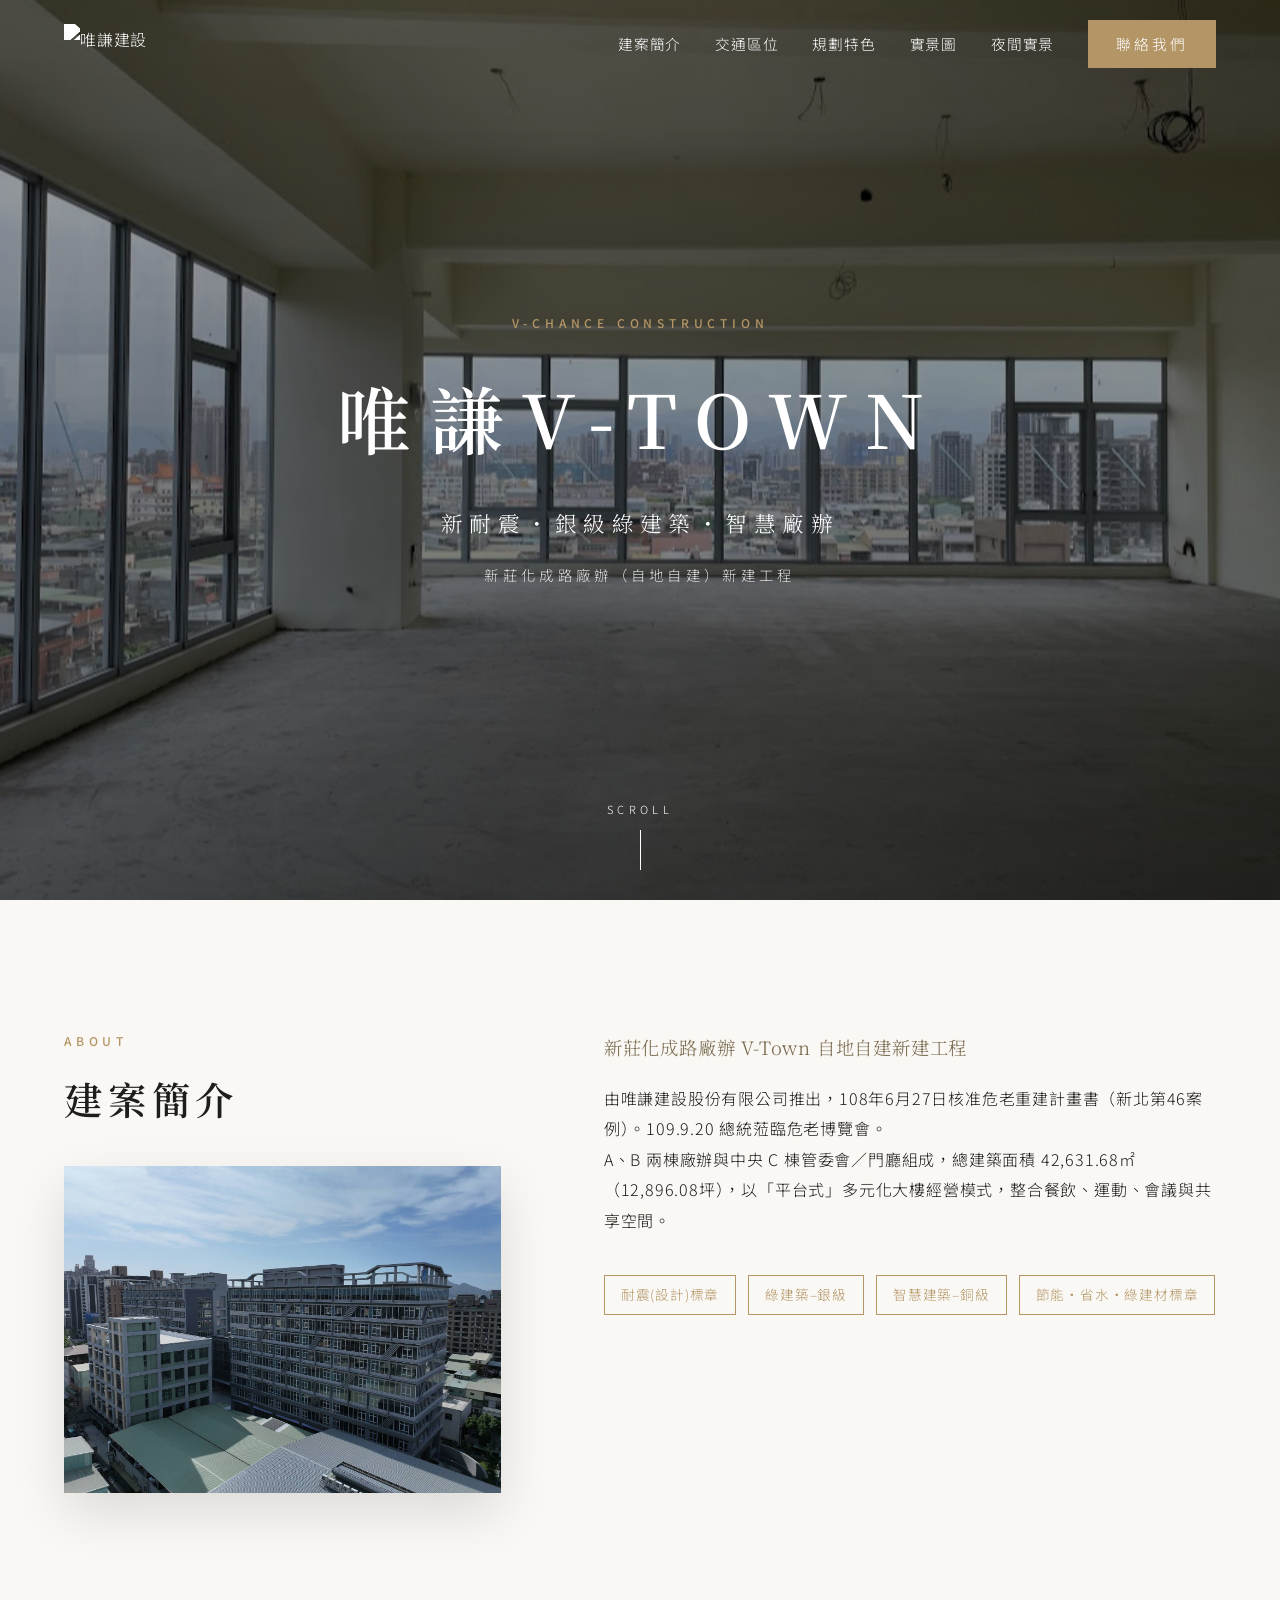
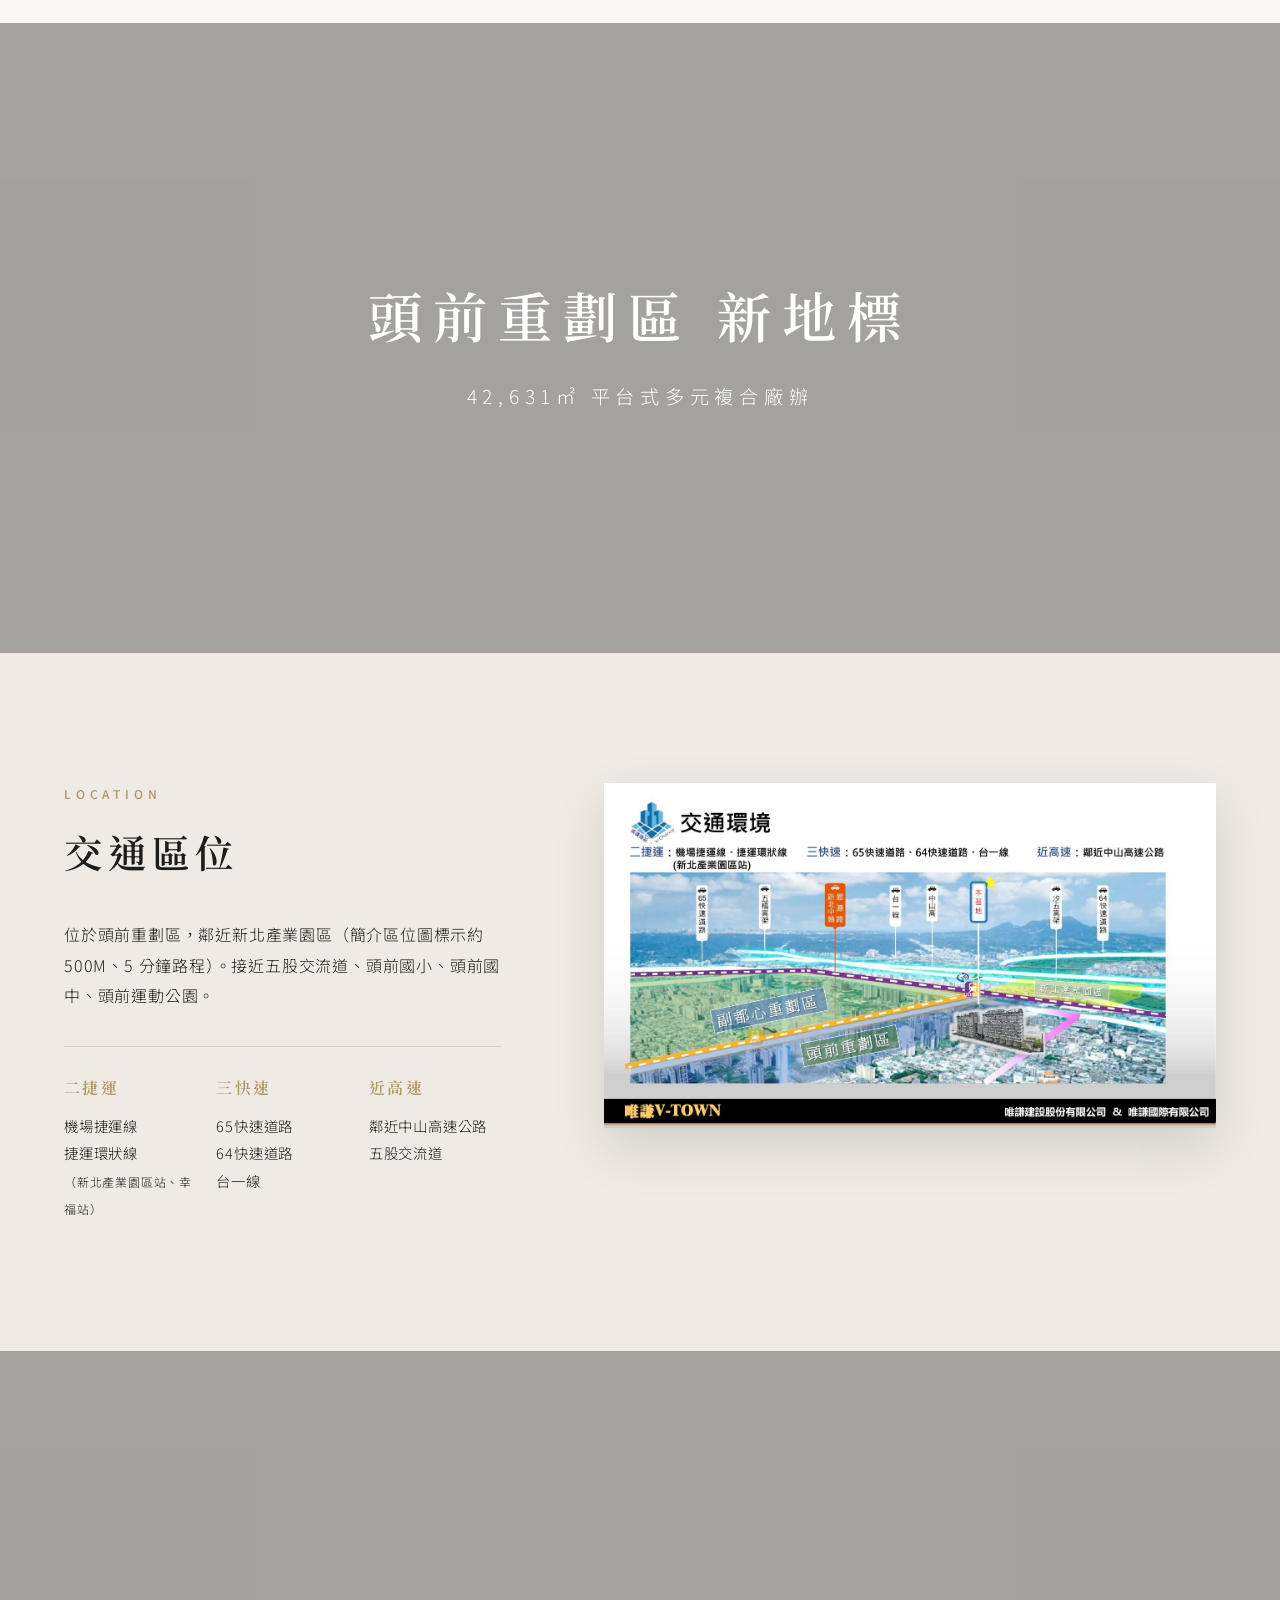
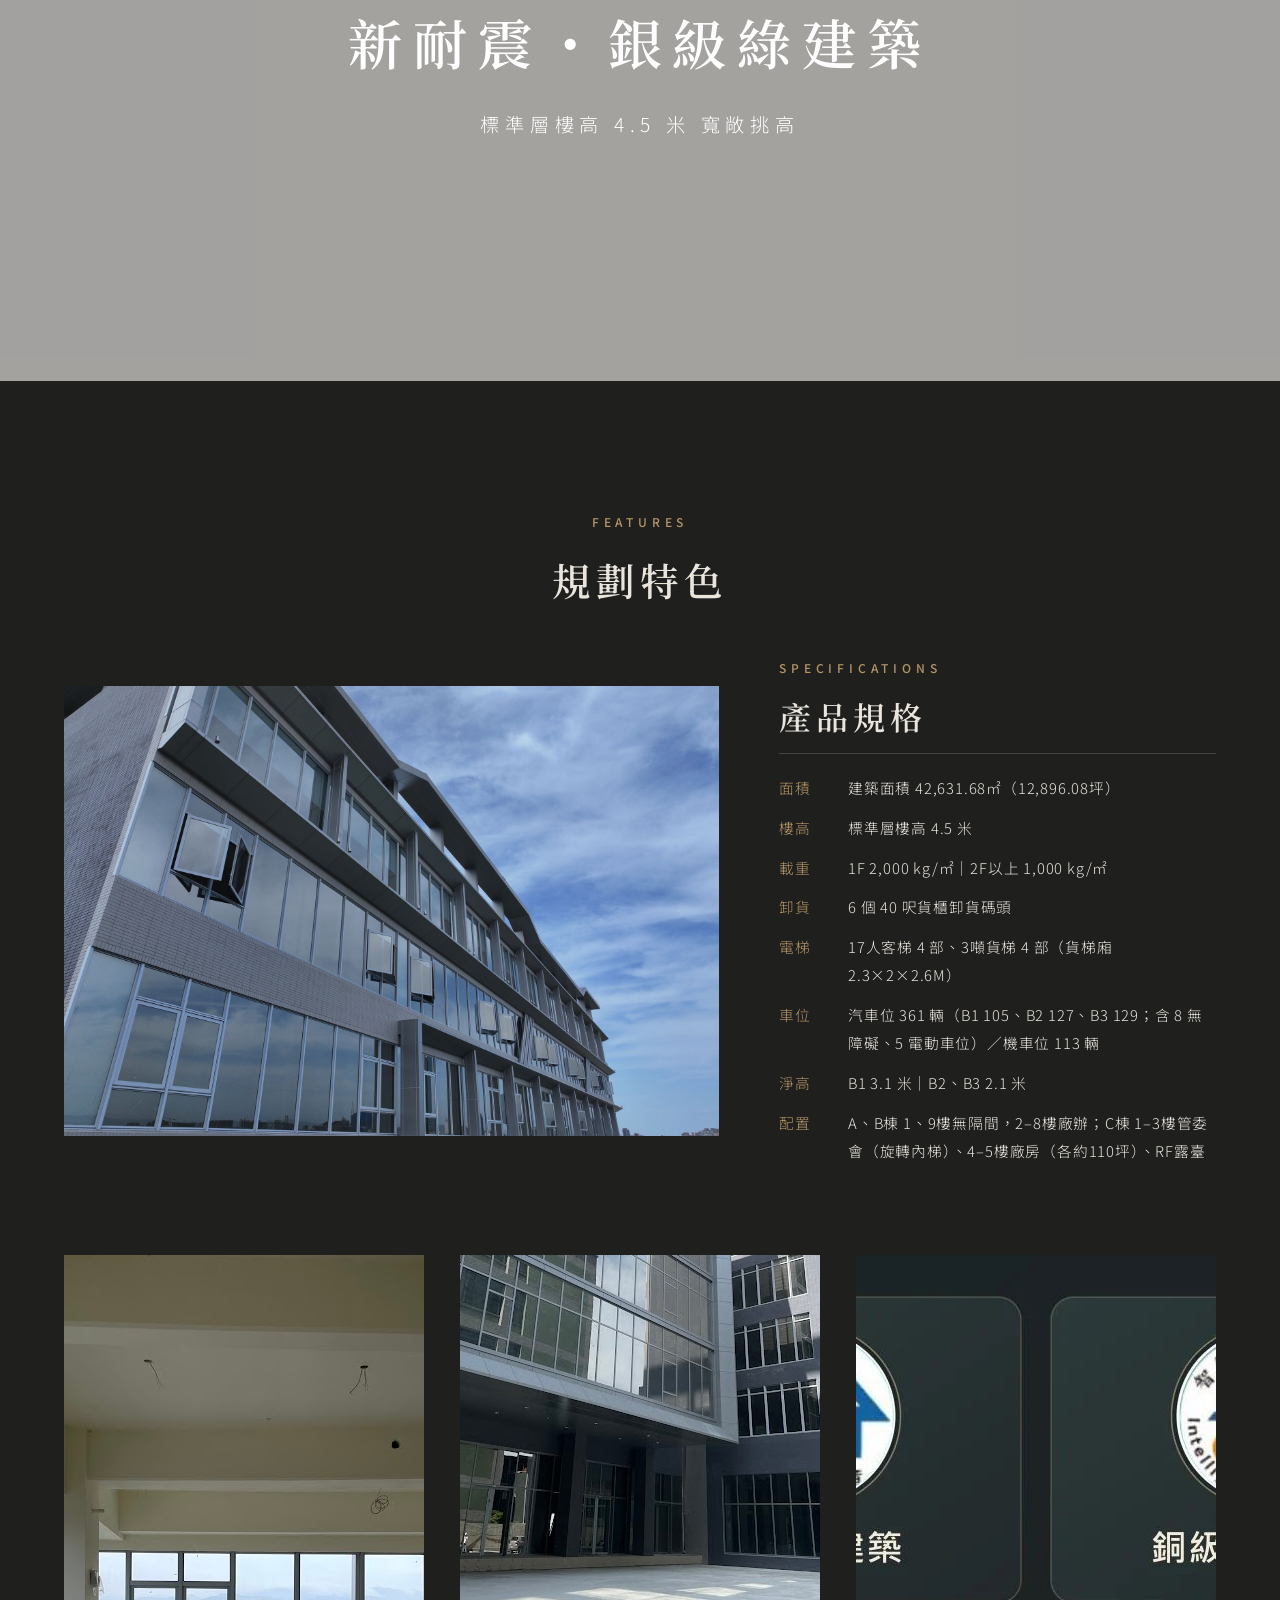
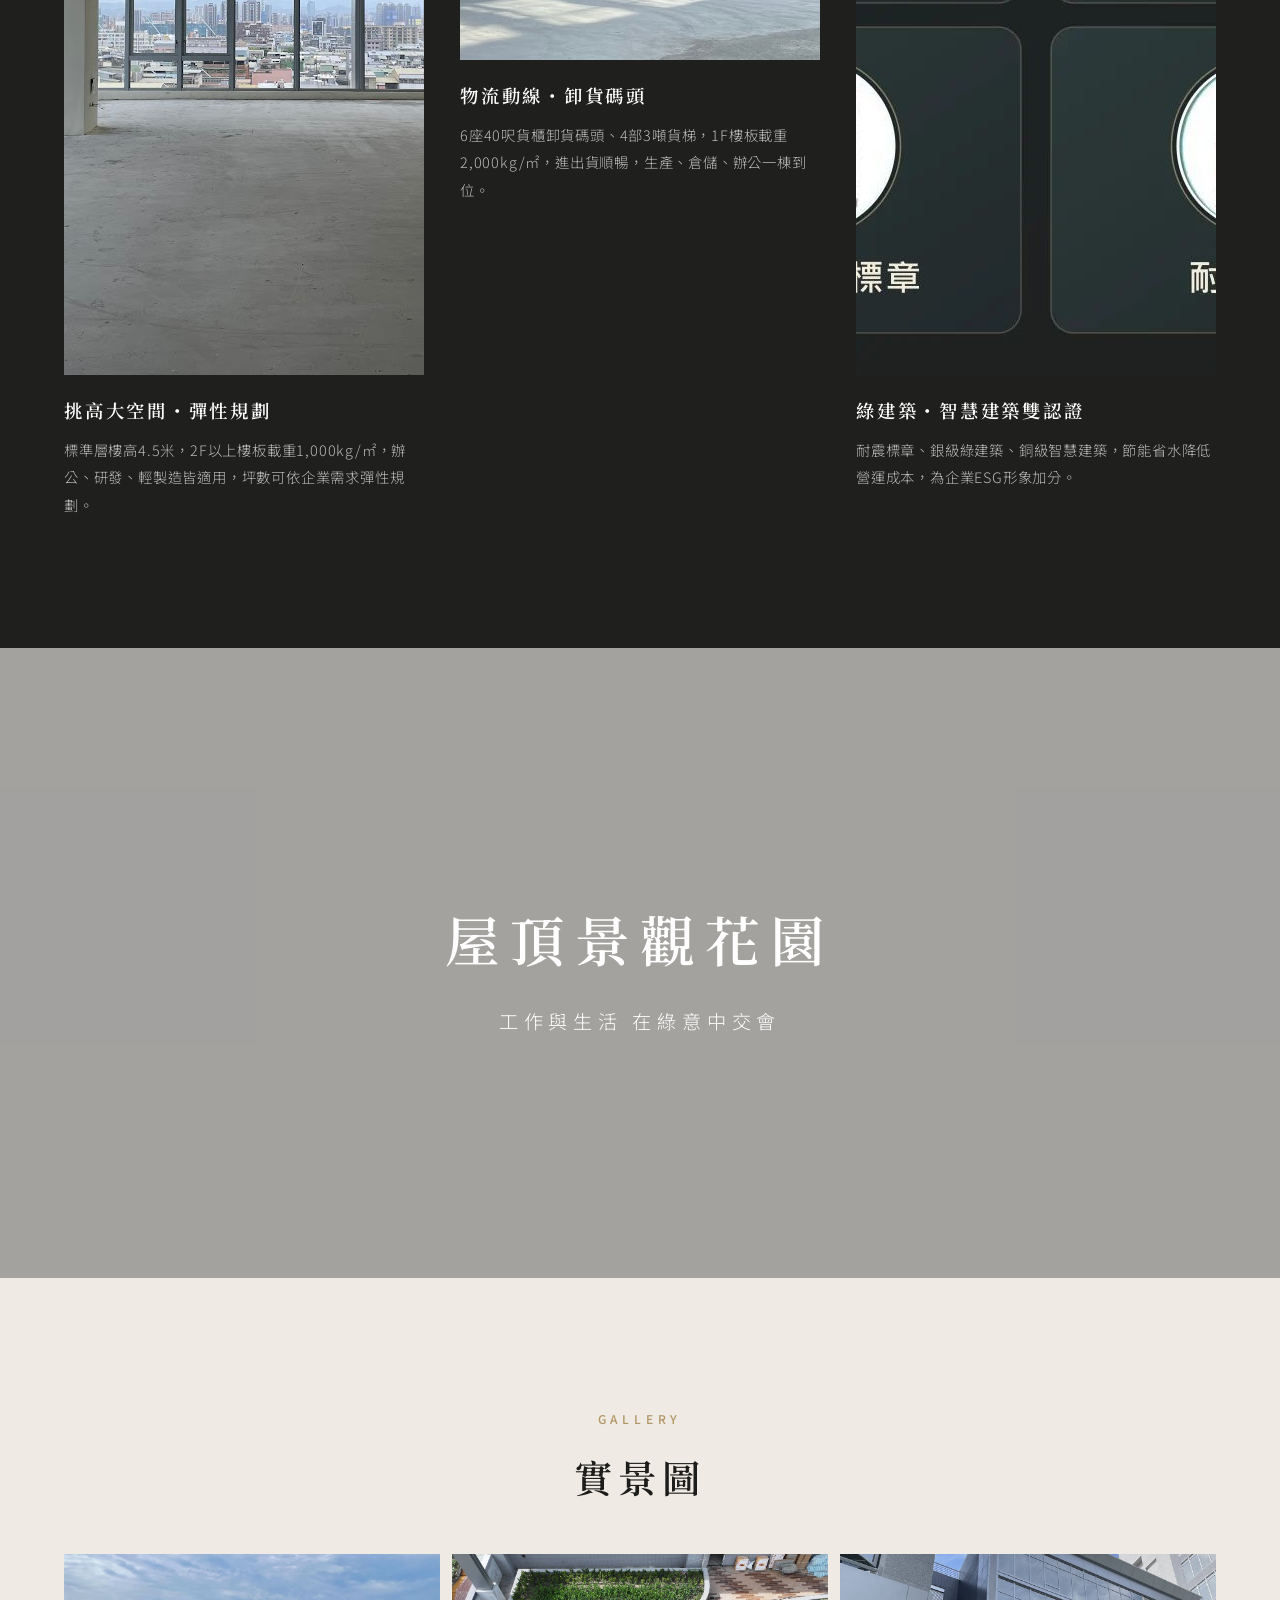
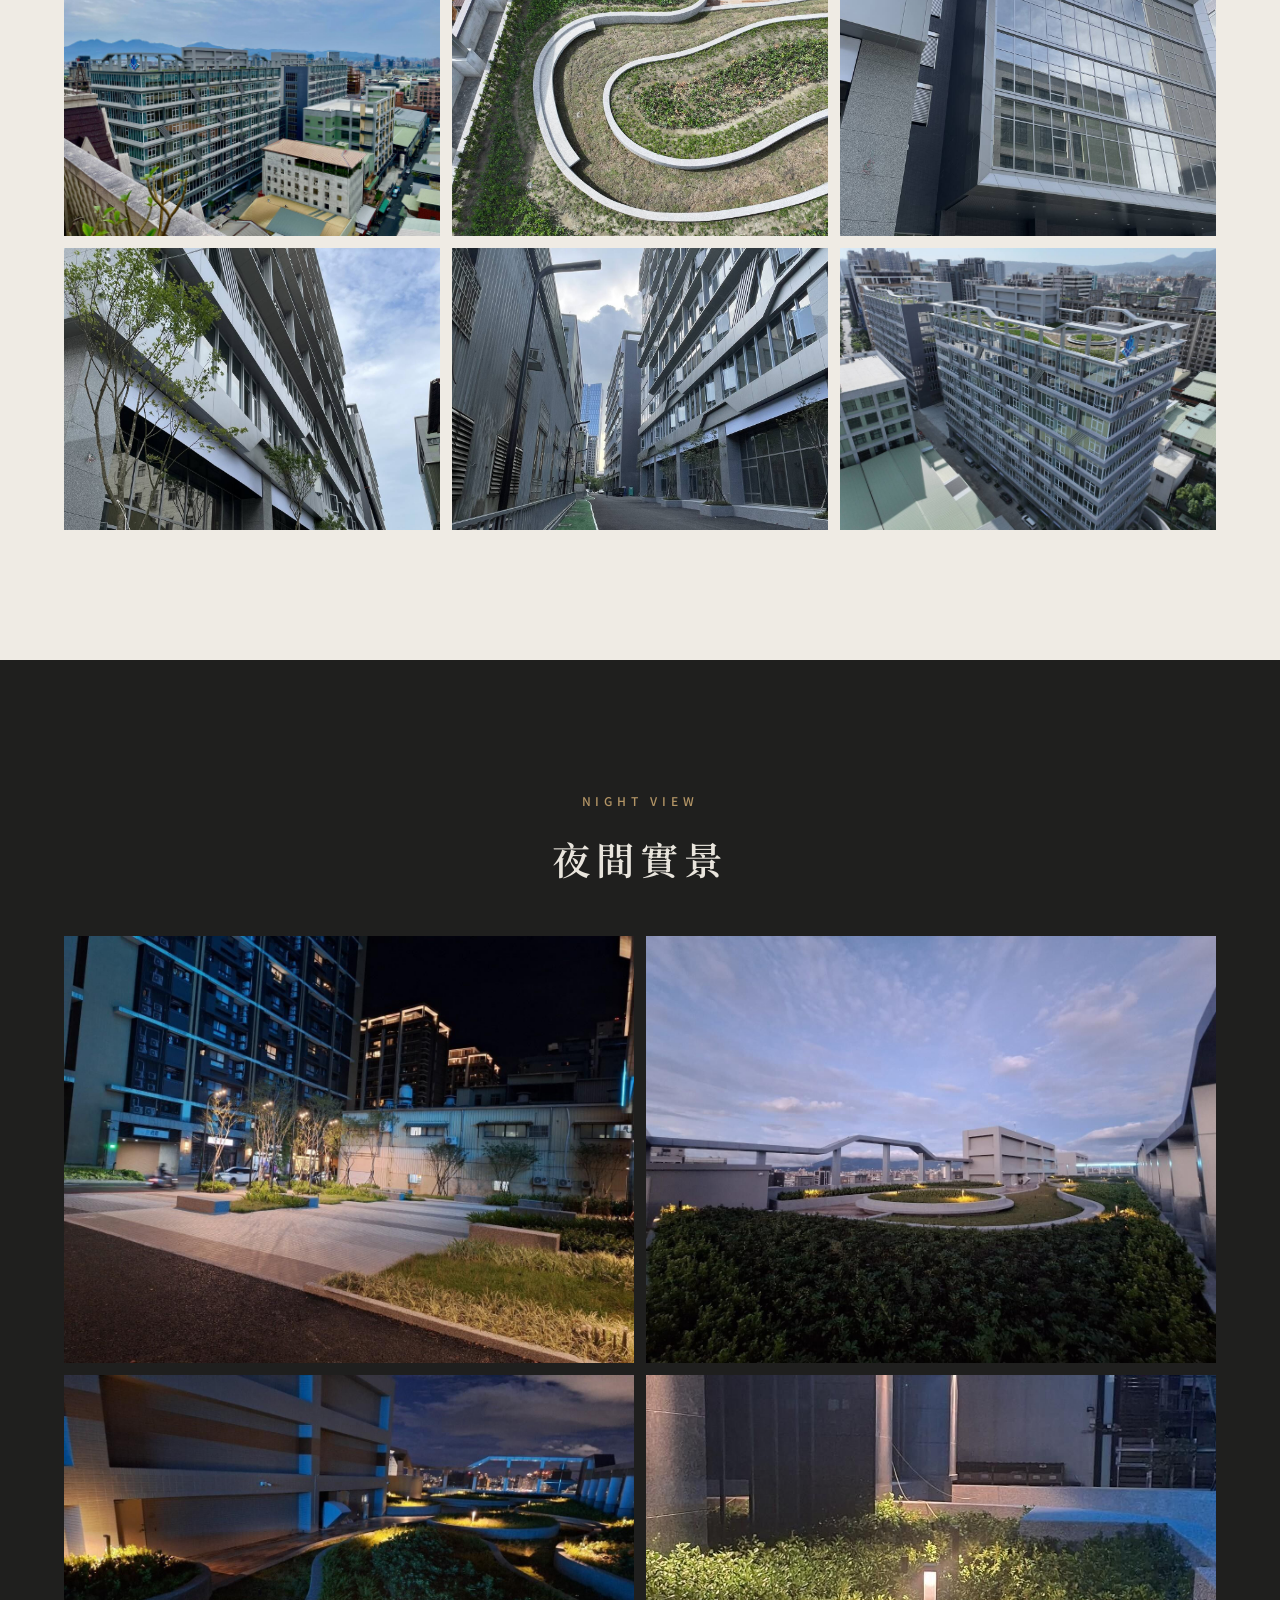
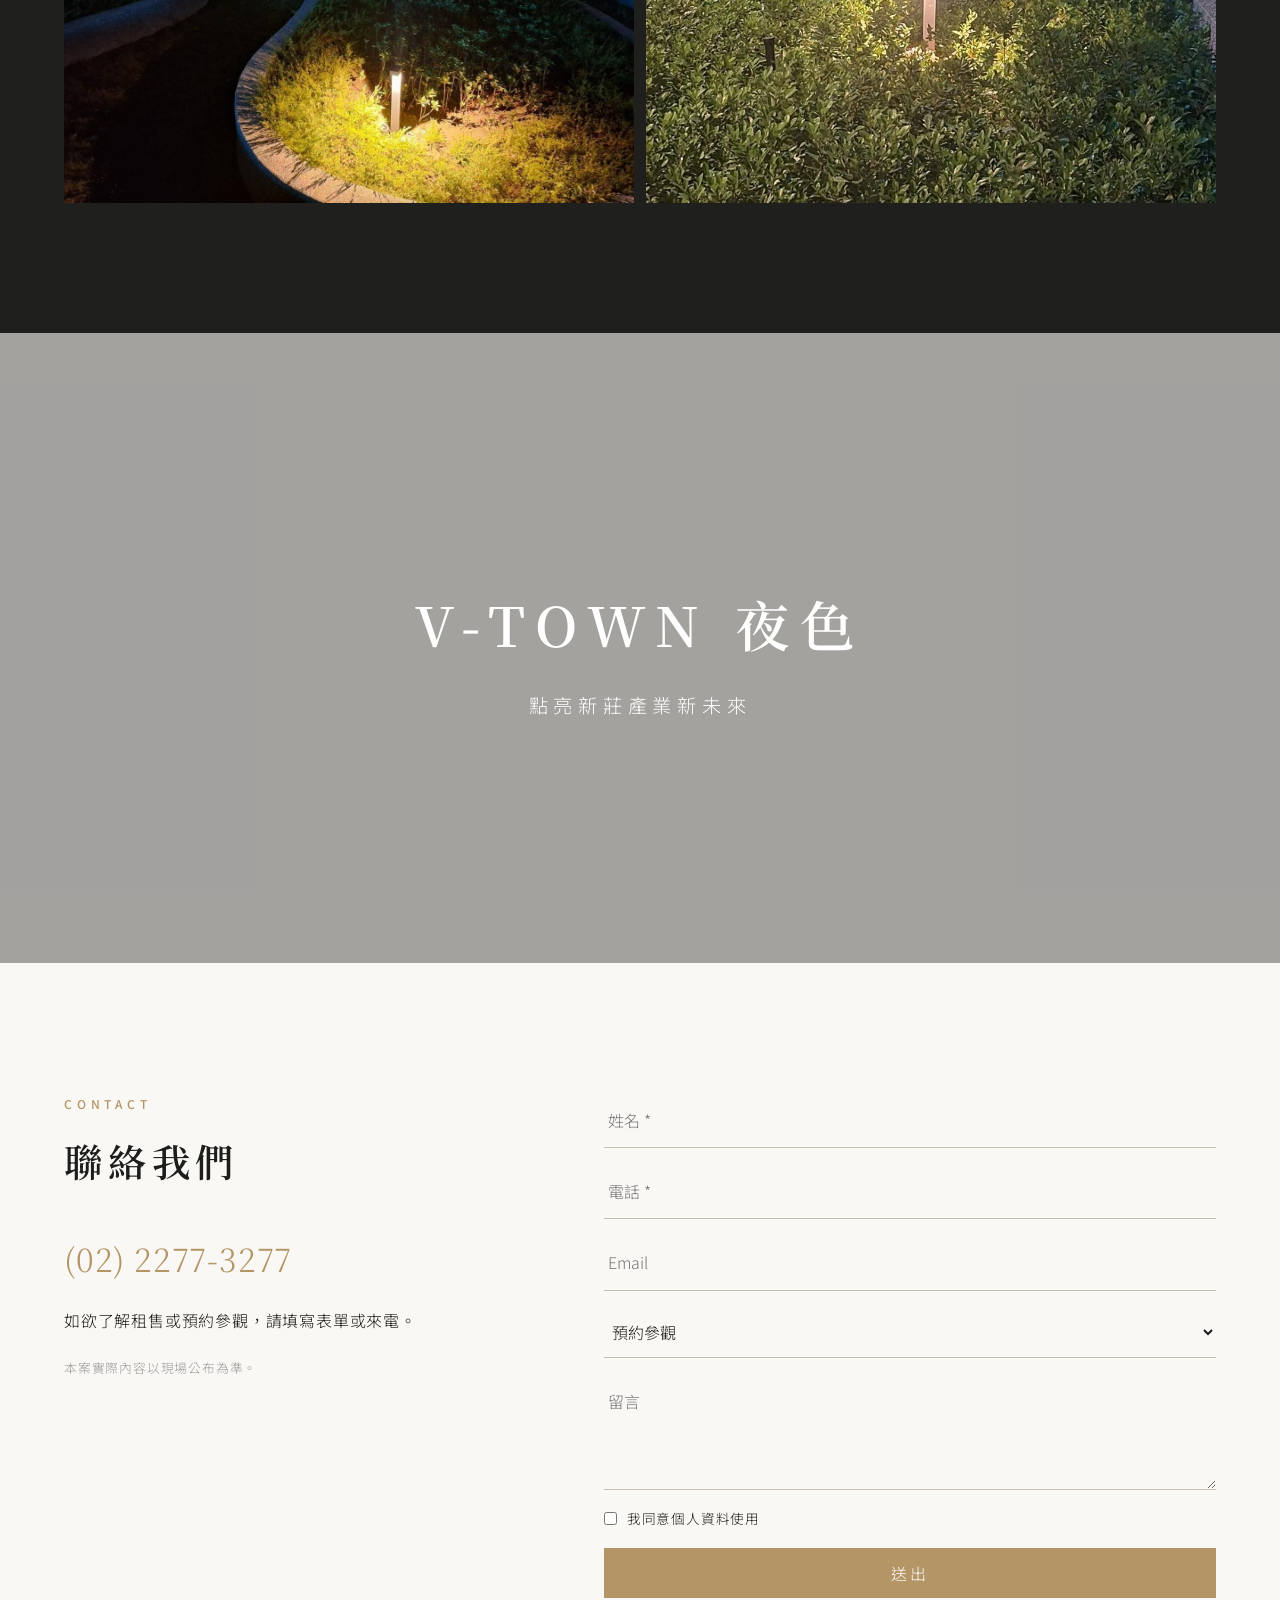
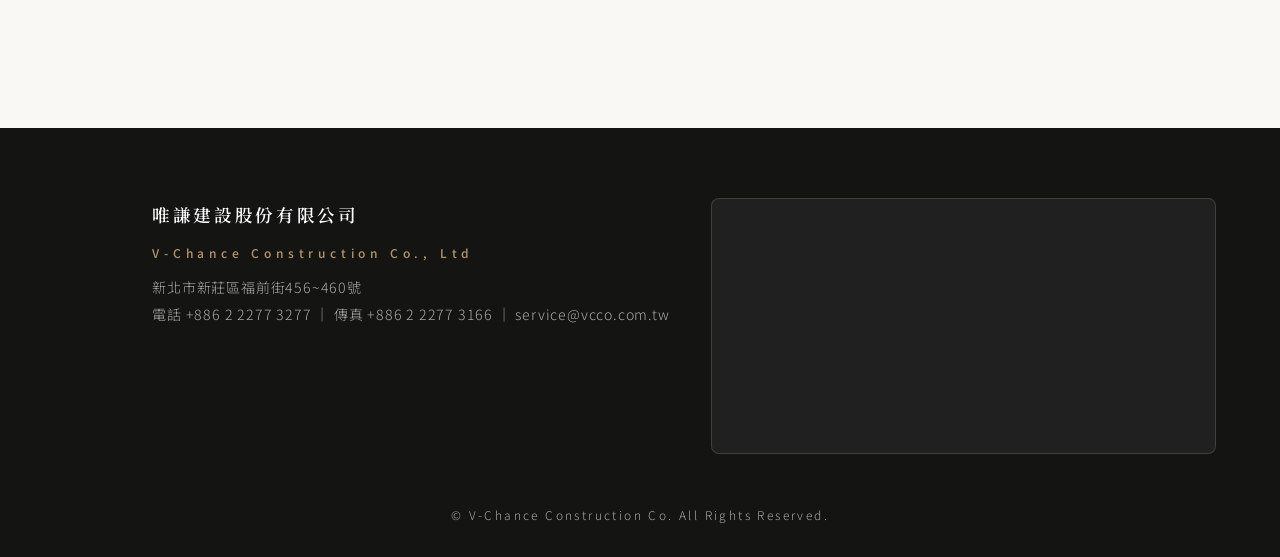
==== commit 0fa813a7: "Add files via upload" ====
--- a/index.html
+++ b/index.html
@@ -149,15 +149,15 @@
                 </div>
             </div>
             <div class="cards rv">
-                <div><img src="images/vtown-feature-space.jpg" alt="唯謙 V-TOWN 無隔間廠辦與落地窗實景" width="960" height="720" loading="lazy">
+                <div><img src="images/dji0023.jpg" alt="唯謙 V-TOWN 無隔間廠辦與落地窗實景" width="960" height="720" loading="lazy">
                     <h4>挑高大空間・彈性規劃</h4>
                     <p>標準層樓高4.5米，2F以上樓板載重1,000kg/㎡，辦公、研發、輕製造皆適用，坪數可依企業需求彈性規劃。</p>
                 </div>
-                <div><img src="images/vtown-feature-loading.jpg" alt="唯謙 V-TOWN 一樓裝卸車位區實景" width="540" height="405" loading="lazy">
+                <div><img src="images/img5566.jpg" alt="唯謙 V-TOWN 一樓裝卸車位區實景" width="540" height="405" loading="lazy">
                     <h4>物流動線・卸貨碼頭</h4>
                     <p>6座40呎貨櫃卸貨碼頭、4部3噸貨梯，1F樓板載重2,000kg/㎡，進出貨順暢，生產、倉儲、辦公一棟到位。</p>
                 </div>
-                <div><img src="images/vtown-feature-certifications.png" alt="銀級綠建築、銅級智慧建築、耐震設計及耐震標章" width="960" height="720" loading="lazy">
+                <div><img src="images/img5286.jpg" alt="銀級綠建築、銅級智慧建築、耐震設計及耐震標章" width="960" height="720" loading="lazy">
                     <h4>綠建築・智慧建築雙認證</h4>
                     <p>耐震標章、銀級綠建築、銅級智慧建築，節能省水降低營運成本，為企業ESG形象加分。</p>
                 </div>
--- a/style.css
+++ b/style.css
@@ -498,39 +498,6 @@
 footer p {
     margin-top: 10px
 }
-
- footer .ft.has-map {
-            display: grid;
-            grid-template-columns: 60px minmax(0, 1fr) minmax(0, .95fr);
-            gap: clamp(1rem, 2.2vw, 2rem);
-            align-items: start;
-        }
-
-        footer .vtown-footer-map {
-            display: block;
-            box-sizing: border-box;
-            width: 100%;
-            height: clamp(200px, 20vw, 270px);
-            border: 1px solid rgba(255, 255, 255, .14);
-            border-radius: 8px;
-            background: #202020;
-        }
-
-        footer .ft.has-map a {
-            overflow-wrap: anywhere;
-        }
-
-        @media (max-width: 760px) {
-            footer .ft.has-map {
-                grid-template-columns: 48px minmax(0, 1fr);
-                gap: 1rem;
-            }
-
-            footer .vtown-footer-map {
-                grid-column: 1 / -1;
-                height: 220px;
-            }
-        }
 
 .copy {
     text-align: center;
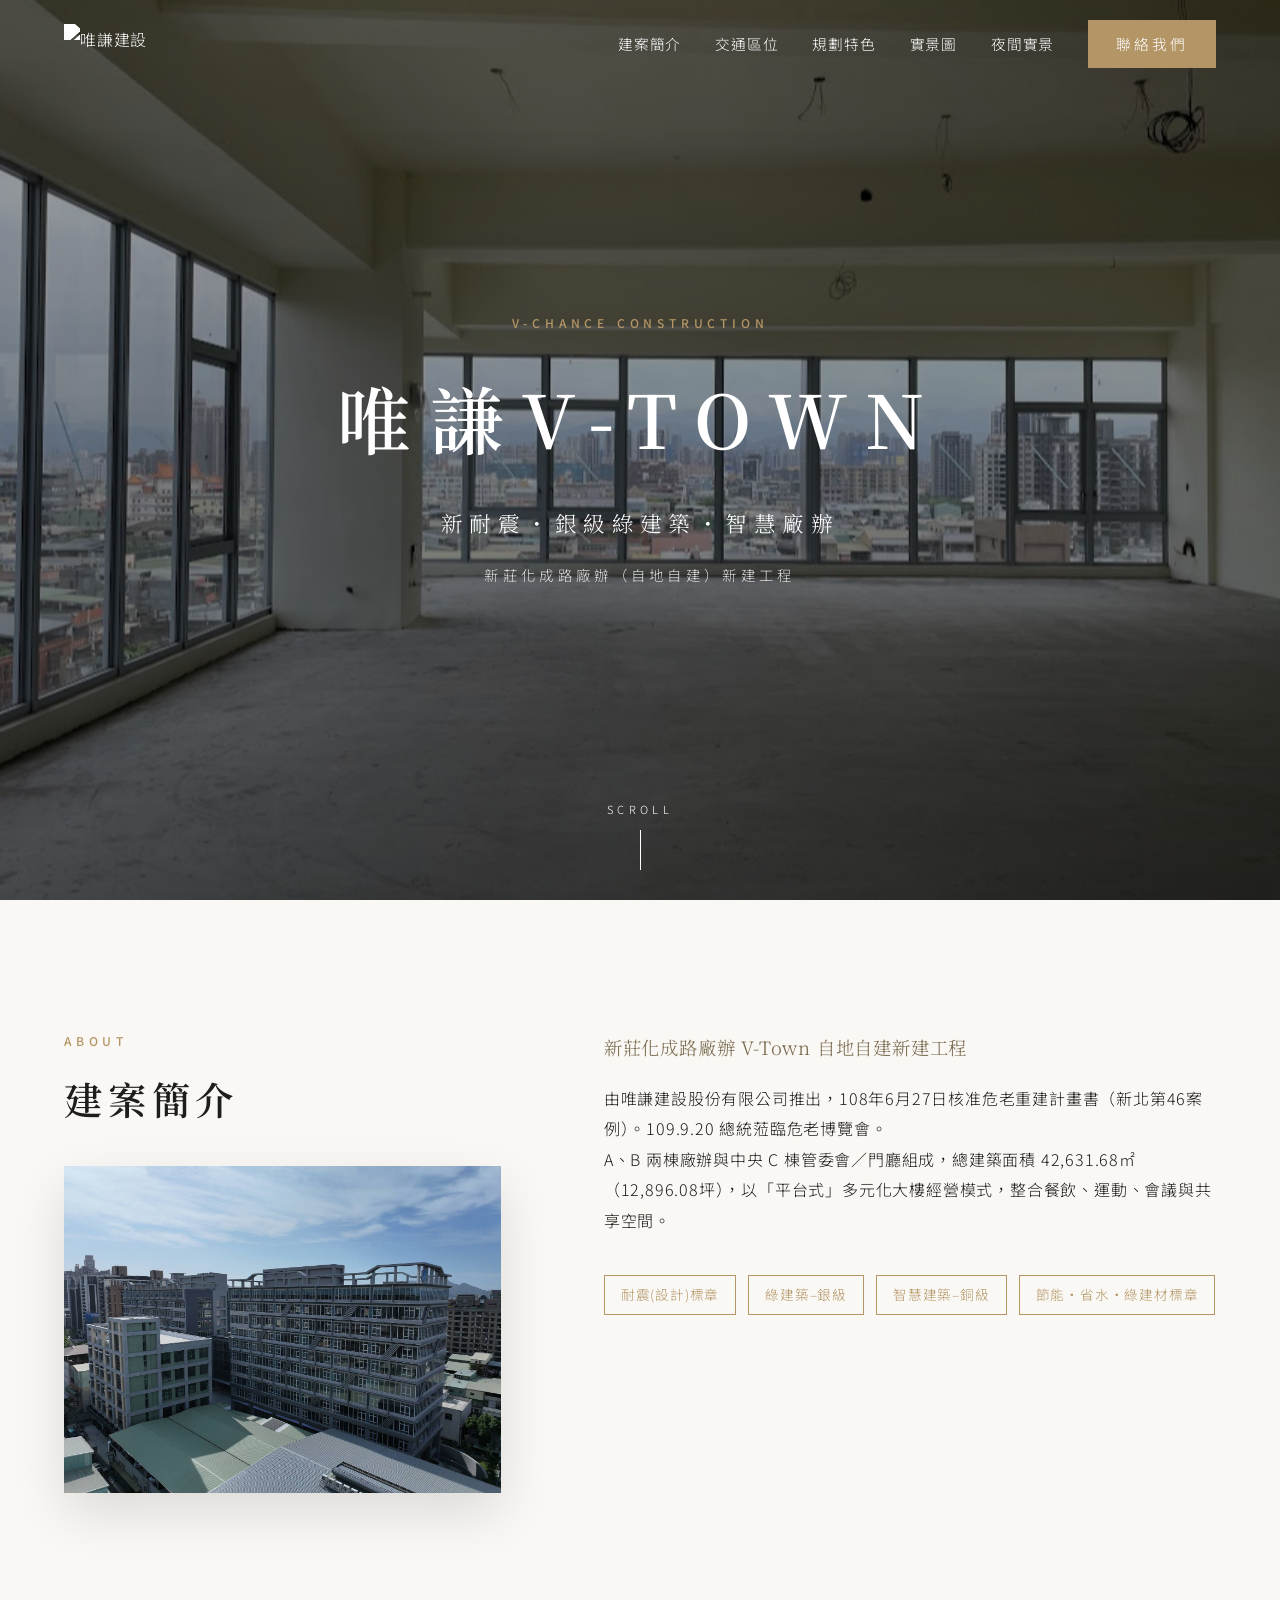
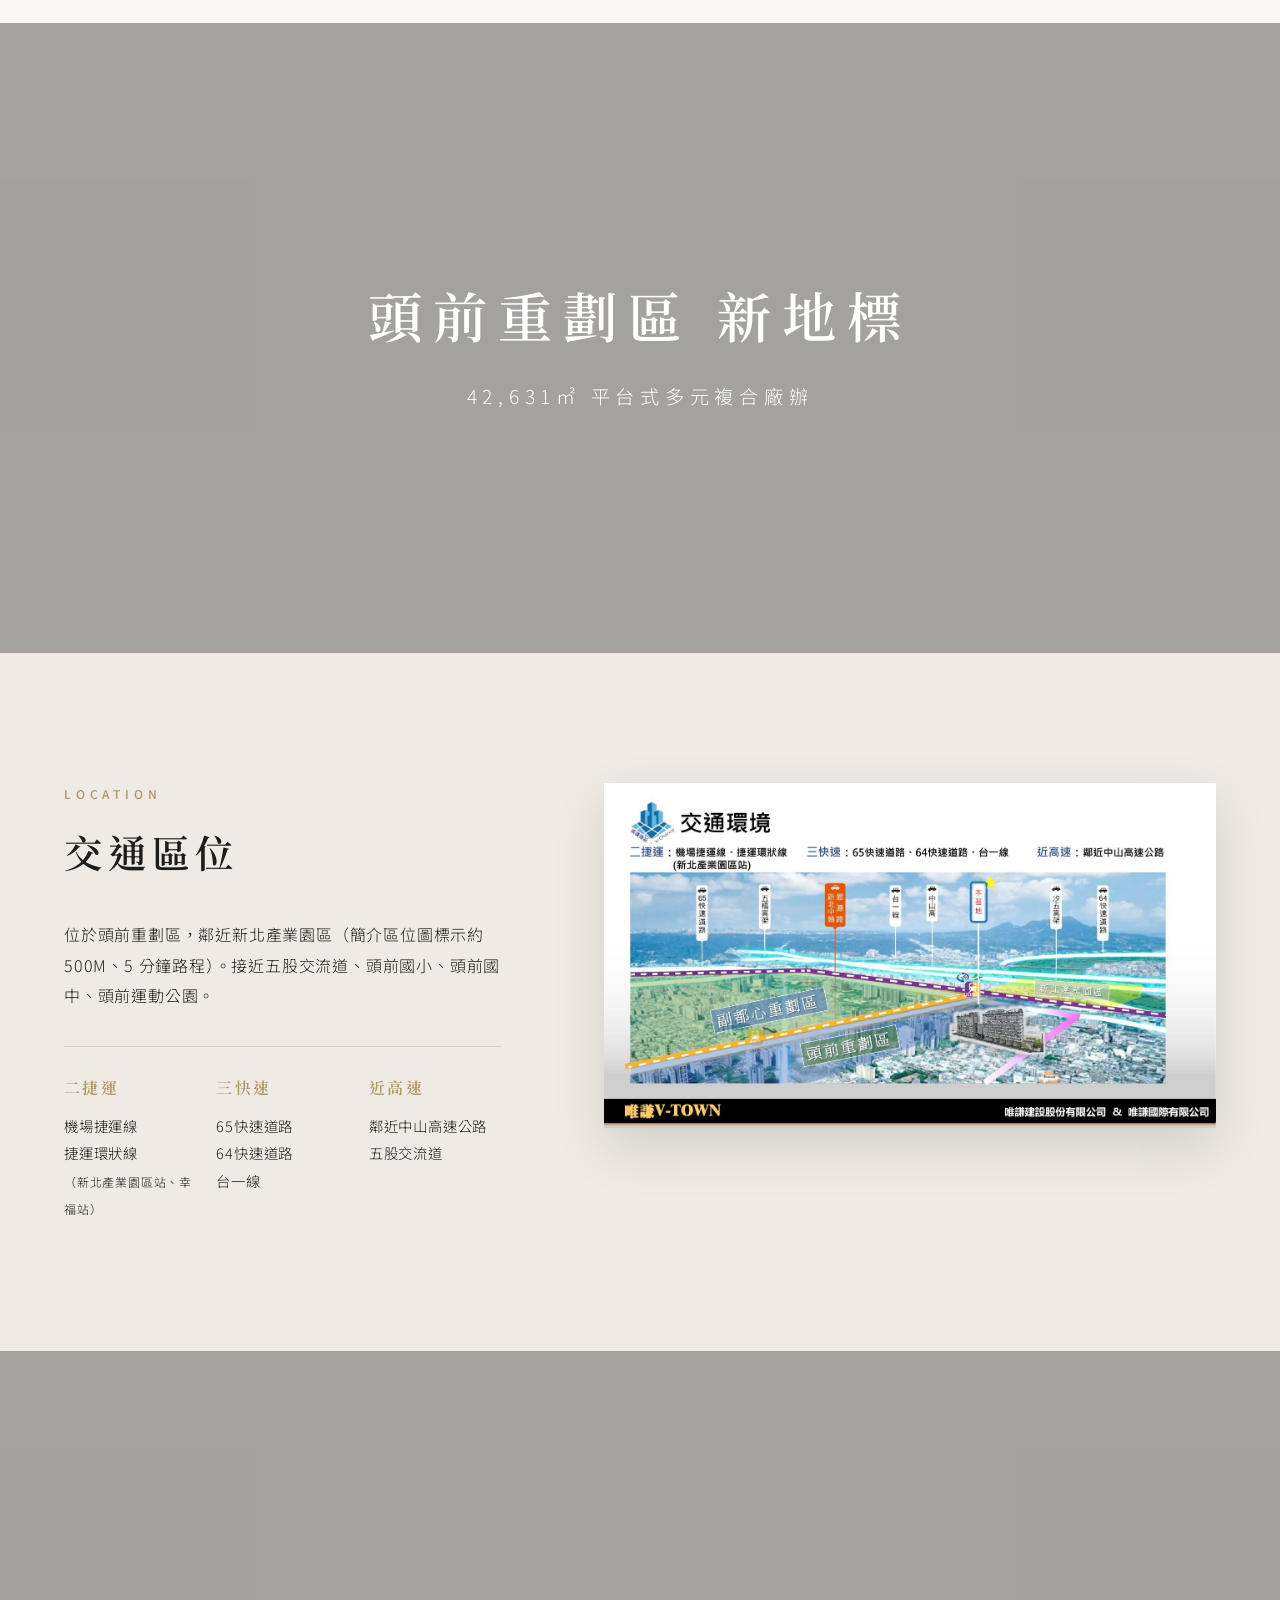
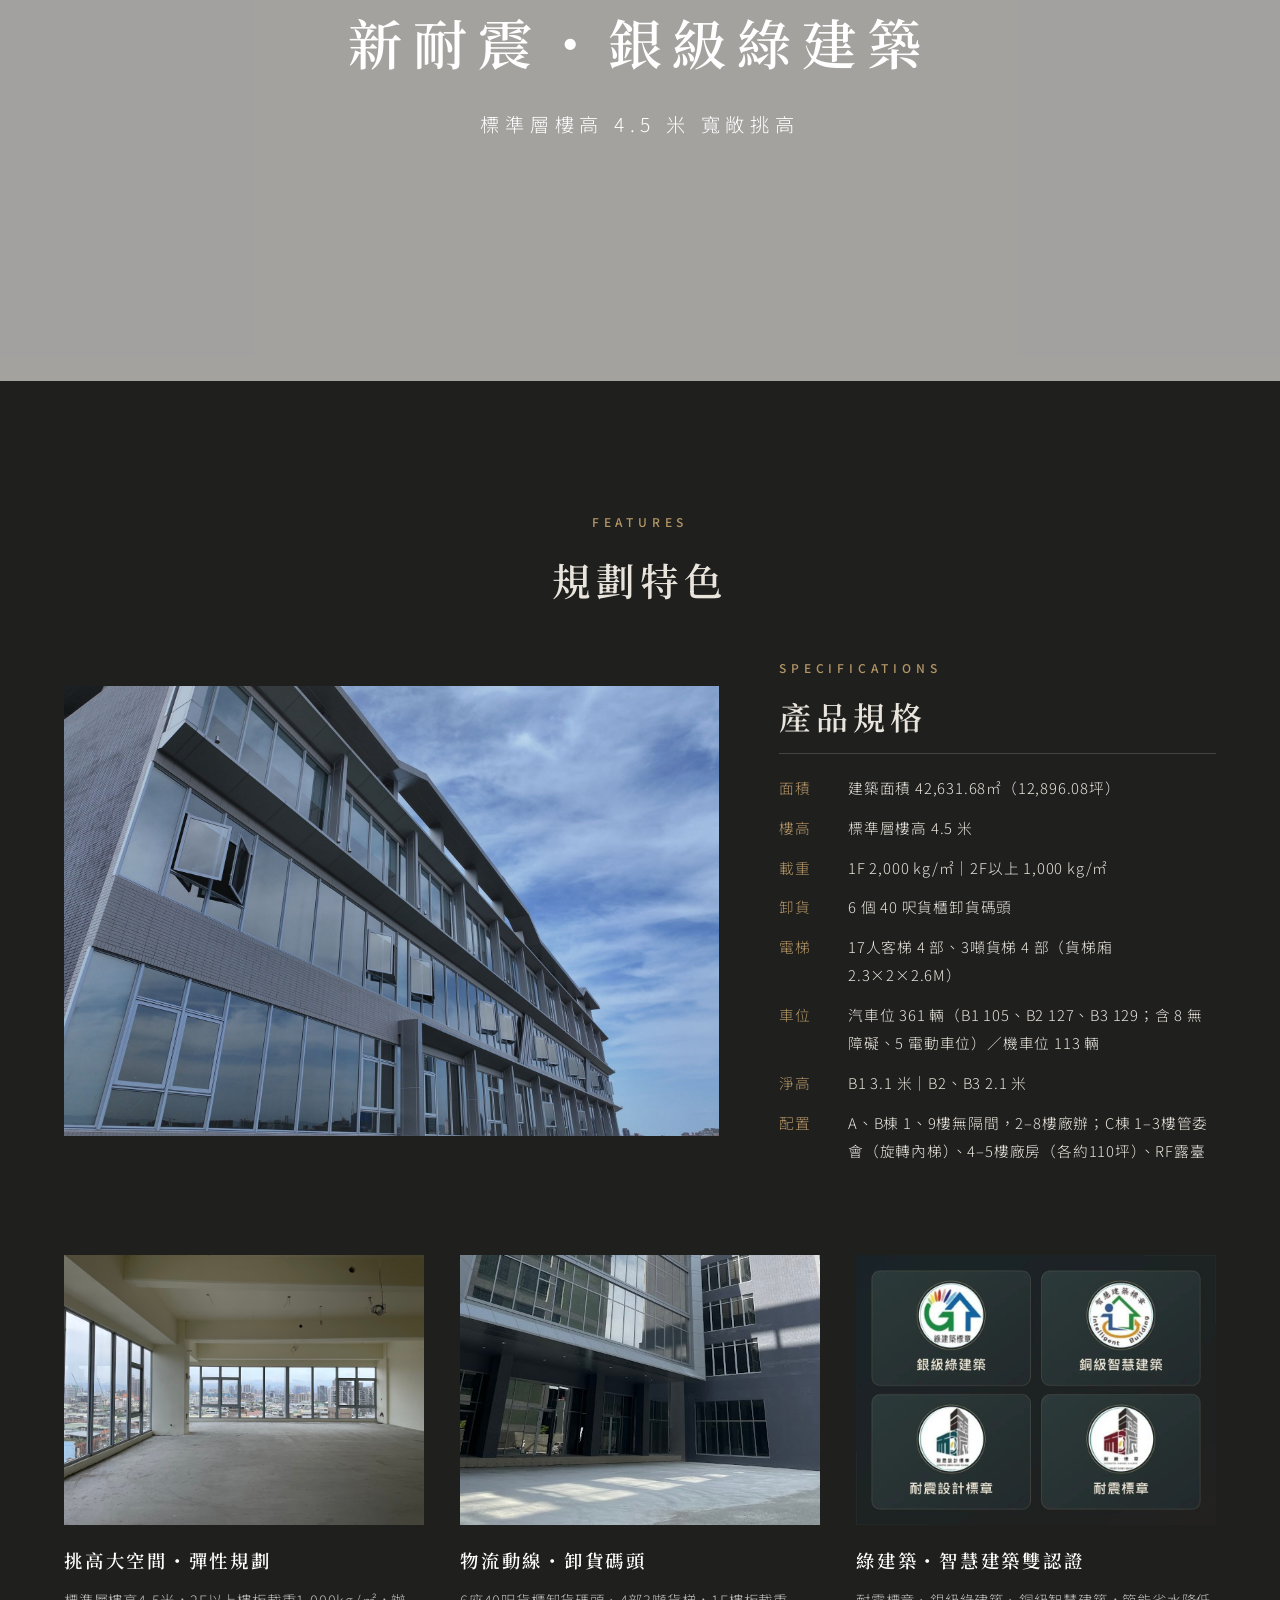
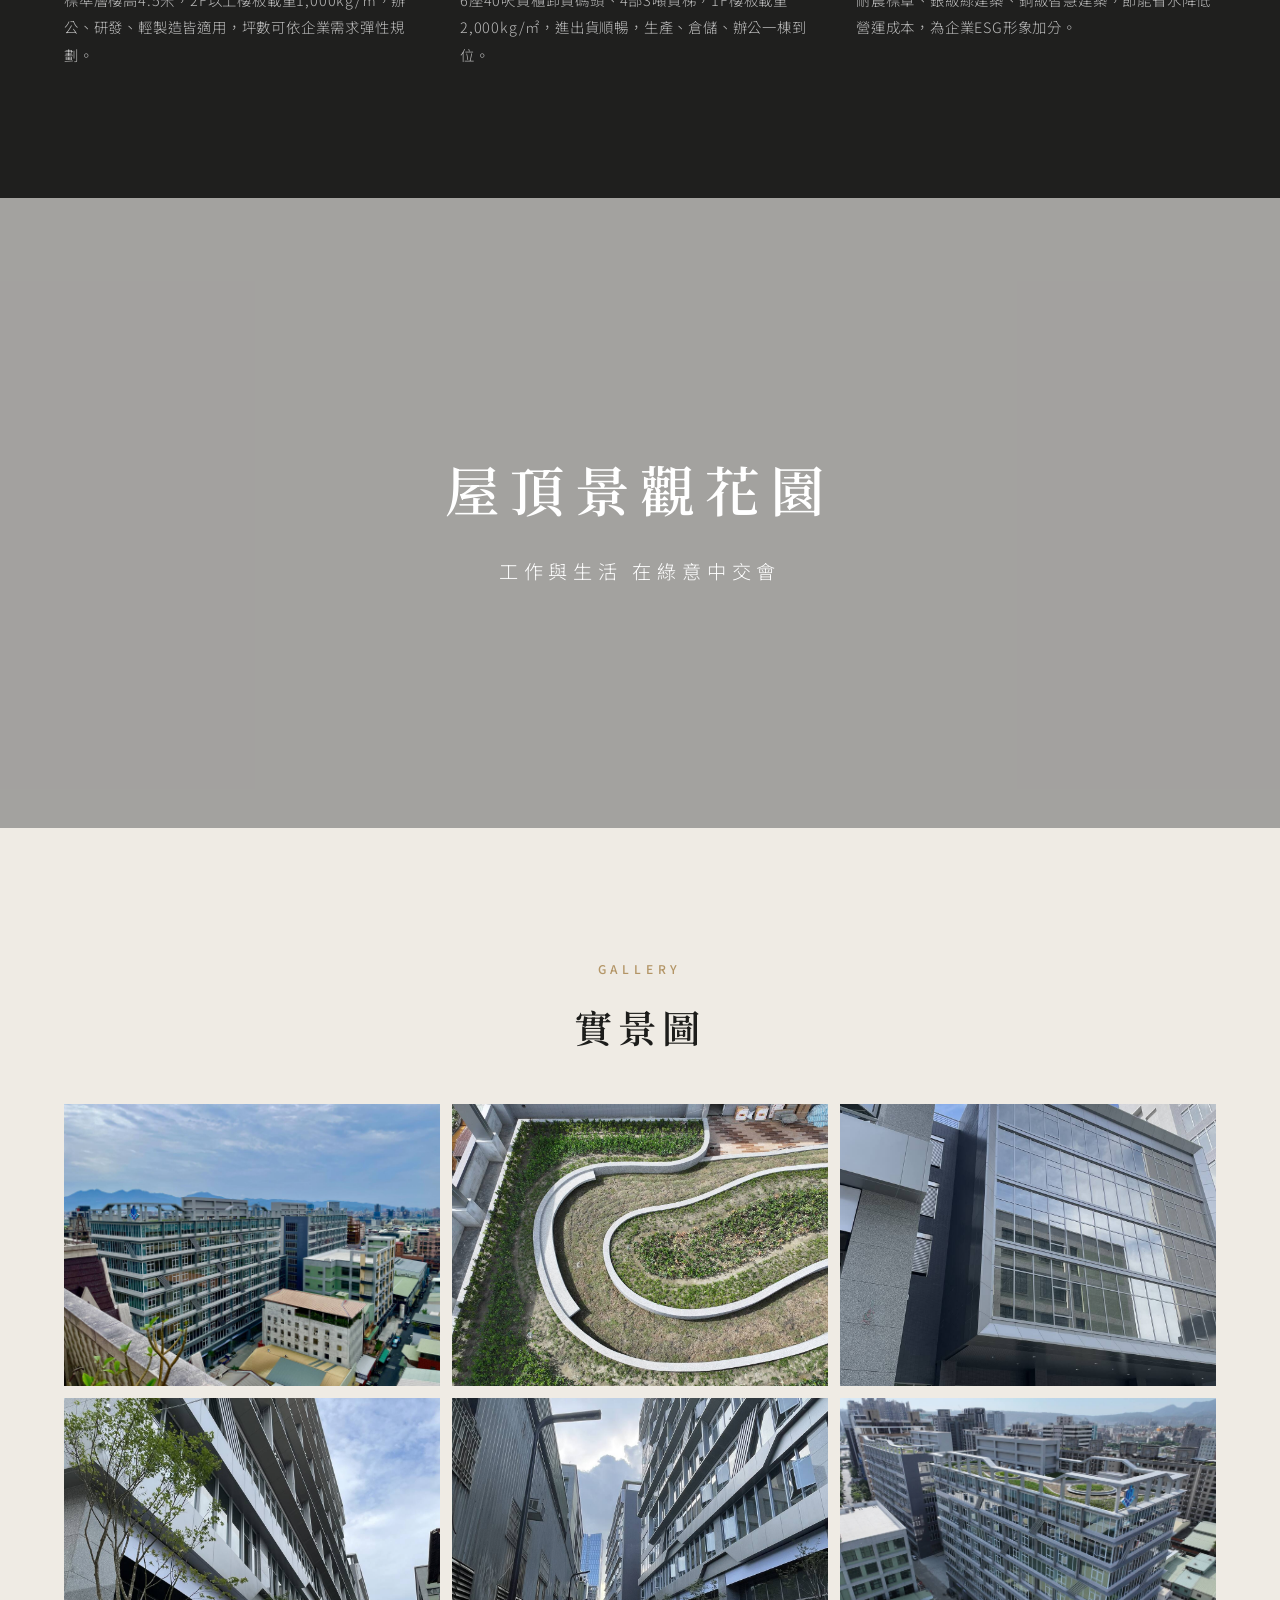
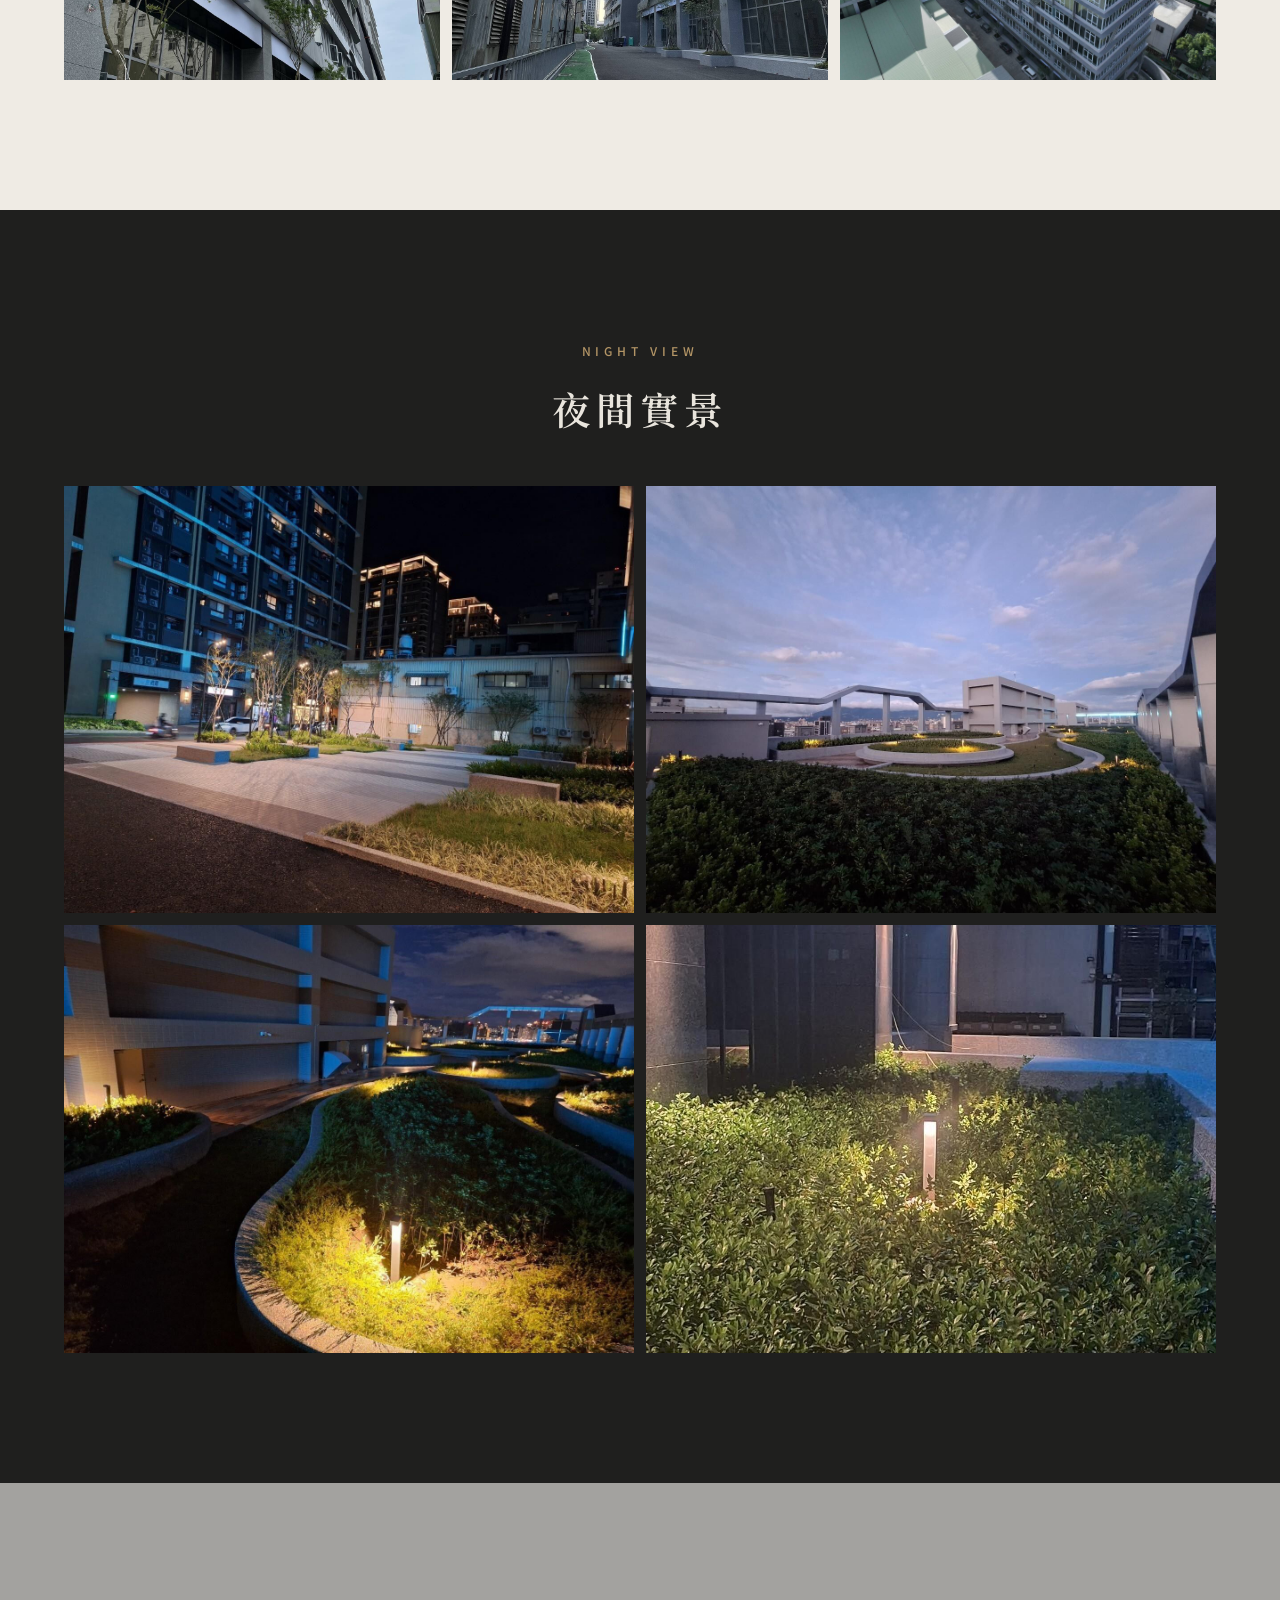
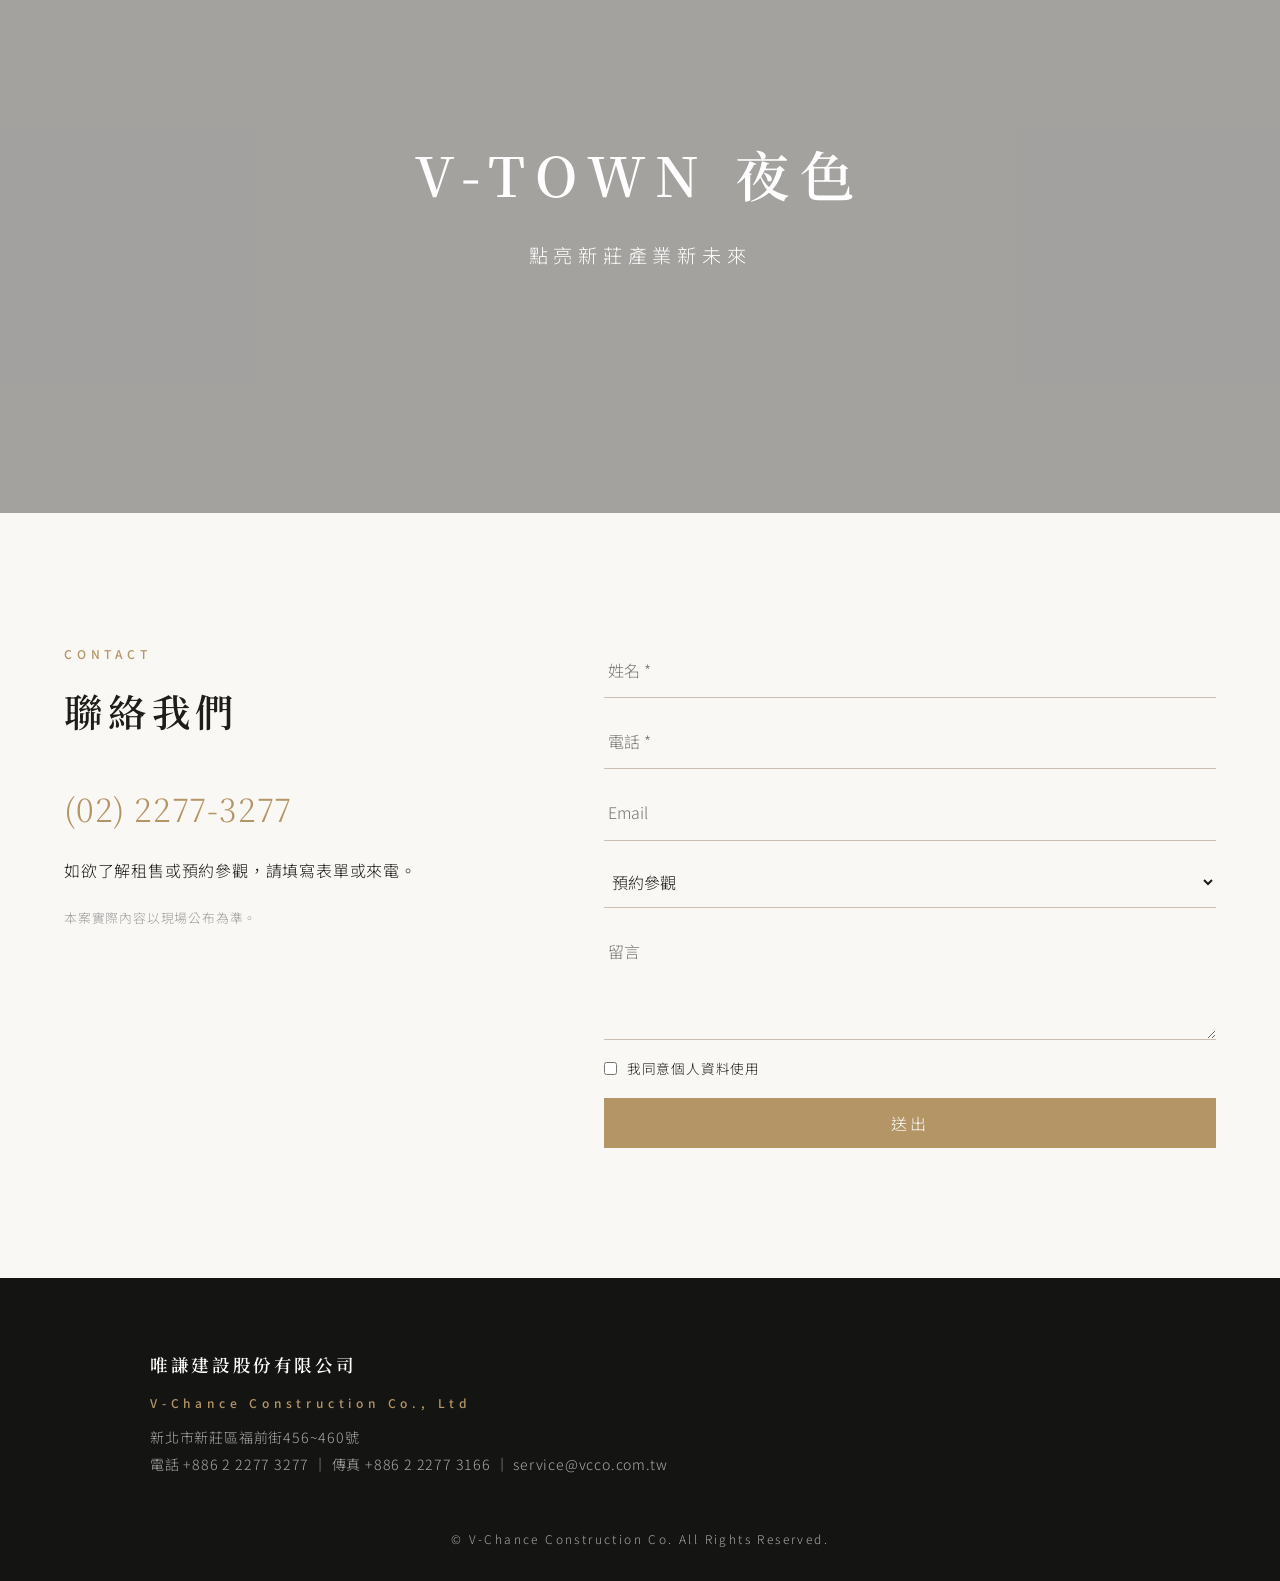
==== commit e267e36e: "Add files via upload" ====
--- a/index.html
+++ b/index.html
@@ -10,40 +10,6 @@
     <link rel="preconnect" href="https://fonts.googleapis.com">
     <link href="https://fonts.googleapis.com/css2?family=Noto+Serif+TC:wght@400;600;700&family=Noto+Sans+TC:wght@300;400;500&display=swap" rel="stylesheet">
     <link rel="stylesheet" href="style.css">
-    <style>
-        footer .ft.has-map {
-            display: grid;
-            grid-template-columns: 60px minmax(0, 1fr) minmax(0, .95fr);
-            gap: clamp(1rem, 2.2vw, 2rem);
-            align-items: start;
-        }
-
-        footer .vtown-footer-map {
-            display: block;
-            box-sizing: border-box;
-            width: 100%;
-            height: clamp(200px, 20vw, 270px);
-            border: 1px solid rgba(255, 255, 255, .14);
-            border-radius: 8px;
-            background: #202020;
-        }
-
-        footer .ft.has-map a {
-            overflow-wrap: anywhere;
-        }
-
-        @media (max-width: 760px) {
-            footer .ft.has-map {
-                grid-template-columns: 48px minmax(0, 1fr);
-                gap: 1rem;
-            }
-
-            footer .vtown-footer-map {
-                grid-column: 1 / -1;
-                height: 220px;
-            }
-        }
-    </style>
 </head>
 
 <body>
@@ -149,15 +115,15 @@
                 </div>
             </div>
             <div class="cards rv">
-                <div><img src="images/dji0023.jpg" alt="唯謙 V-TOWN 無隔間廠辦與落地窗實景" width="960" height="720" loading="lazy">
+                <div><img src="images/dji0023.jpg" alt="屋頂景觀花園">
                     <h4>挑高大空間・彈性規劃</h4>
                     <p>標準層樓高4.5米，2F以上樓板載重1,000kg/㎡，辦公、研發、輕製造皆適用，坪數可依企業需求彈性規劃。</p>
                 </div>
-                <div><img src="images/img5566.jpg" alt="唯謙 V-TOWN 一樓裝卸車位區實景" width="540" height="405" loading="lazy">
+                <div><img src="images/img5566.jpg" alt="V-TOWN 實景">
                     <h4>物流動線・卸貨碼頭</h4>
                     <p>6座40呎貨櫃卸貨碼頭、4部3噸貨梯，1F樓板載重2,000kg/㎡，進出貨順暢，生產、倉儲、辦公一棟到位。</p>
                 </div>
-                <div><img src="images/img5286.jpg" alt="銀級綠建築、銅級智慧建築、耐震設計及耐震標章" width="960" height="720" loading="lazy">
+                <div><img src="images/img5286.jpg" alt="電梯廳實景">
                     <h4>綠建築・智慧建築雙認證</h4>
                     <p>耐震標章、銀級綠建築、銅級智慧建築，節能省水降低營運成本，為企業ESG形象加分。</p>
                 </div>
@@ -231,17 +197,12 @@
         </div>
     </section>
     <footer>
-        <div class="wrap ft has-map"><img src="https://static.wixstatic.com/media/89956f_260926160c7241e2b1652d86c57b794b~mv2.png/v1/fill/w_96,h_96,al_c,q_90/mark.png" alt="">
+        <div class="wrap ft"><img src="https://static.wixstatic.com/media/89956f_260926160c7241e2b1652d86c57b794b~mv2.png/v1/fill/w_96,h_96,al_c,q_90/mark.png" alt="">
             <div>
                 <h4>唯謙建設股份有限公司</h4>
                 <p class="en">V-Chance Construction Co., Ltd</p>
                 <p>新北市新莊區福前街456~460號<br>電話 +886 2 2277 3277 ｜ 傳真 +886 2 2277 3166 ｜ <a href="mailto:service@vcco.com.tw">service@vcco.com.tw</a></p>
             </div>
-            <iframe class="vtown-footer-map"
-                title="唯謙 V-TOWN 位置地圖"
-                src="https://www.google.com/maps/embed?pb=!1m18!1m12!1m3!1d638.917032319657!2d121.46260712015649!3d25.05915740089891!2m3!1f0!2f0!3f0!3m2!1i1024!2i768!4f13.1!3m3!1m2!1s0x3442a9005d0c1acd%3A0xb534cee624f714b0!2z5ZSv6KyZ5paw6I6KdnRvd24!5e0!3m2!1szh-TW!2stw!4v1795764218891!5m2!1szh-TW!2stw"
-                width="600" height="450" loading="lazy"
-                referrerpolicy="strict-origin-when-cross-origin" allowfullscreen></iframe>
         </div>
         <p class="copy">© V-Chance Construction Co. All Rights Reserved.</p>
     </footer>
@@ -254,4 +215,4 @@
     </script>
 </body>
 
-</html>
+</html>
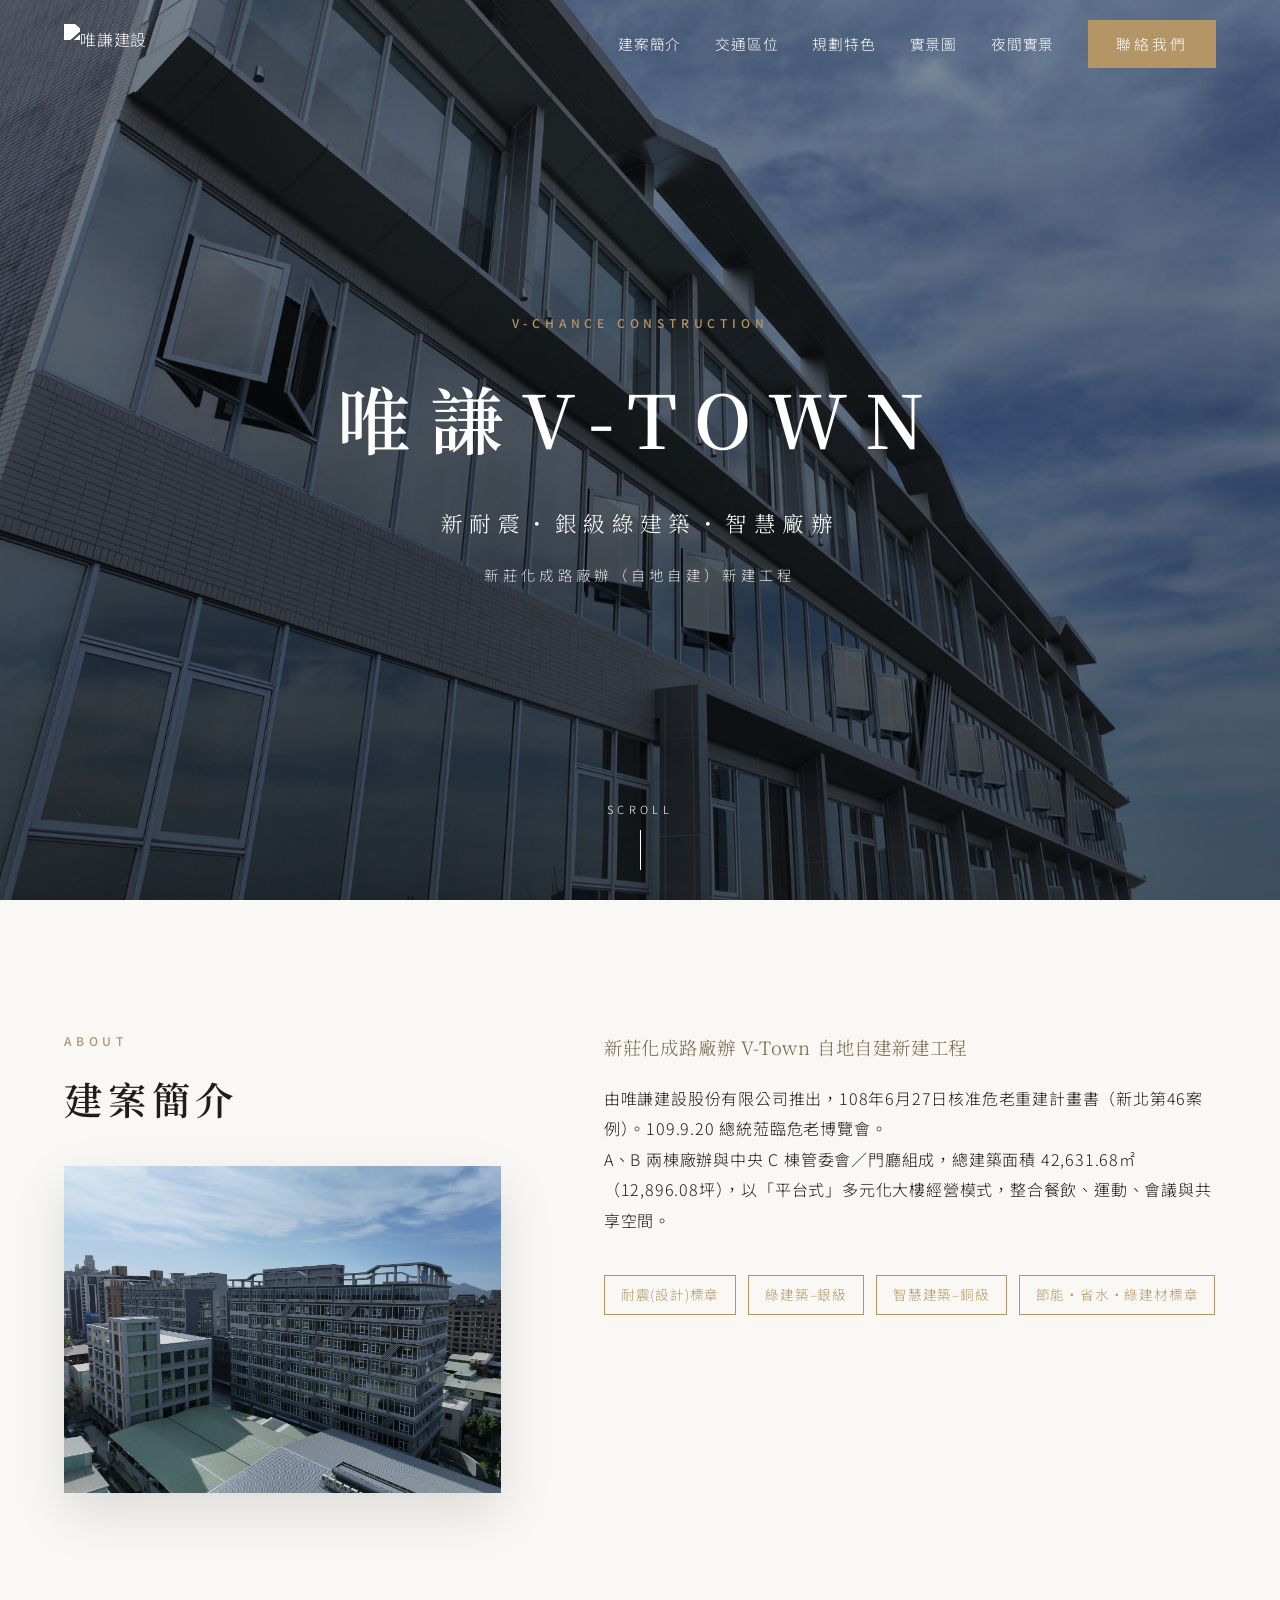
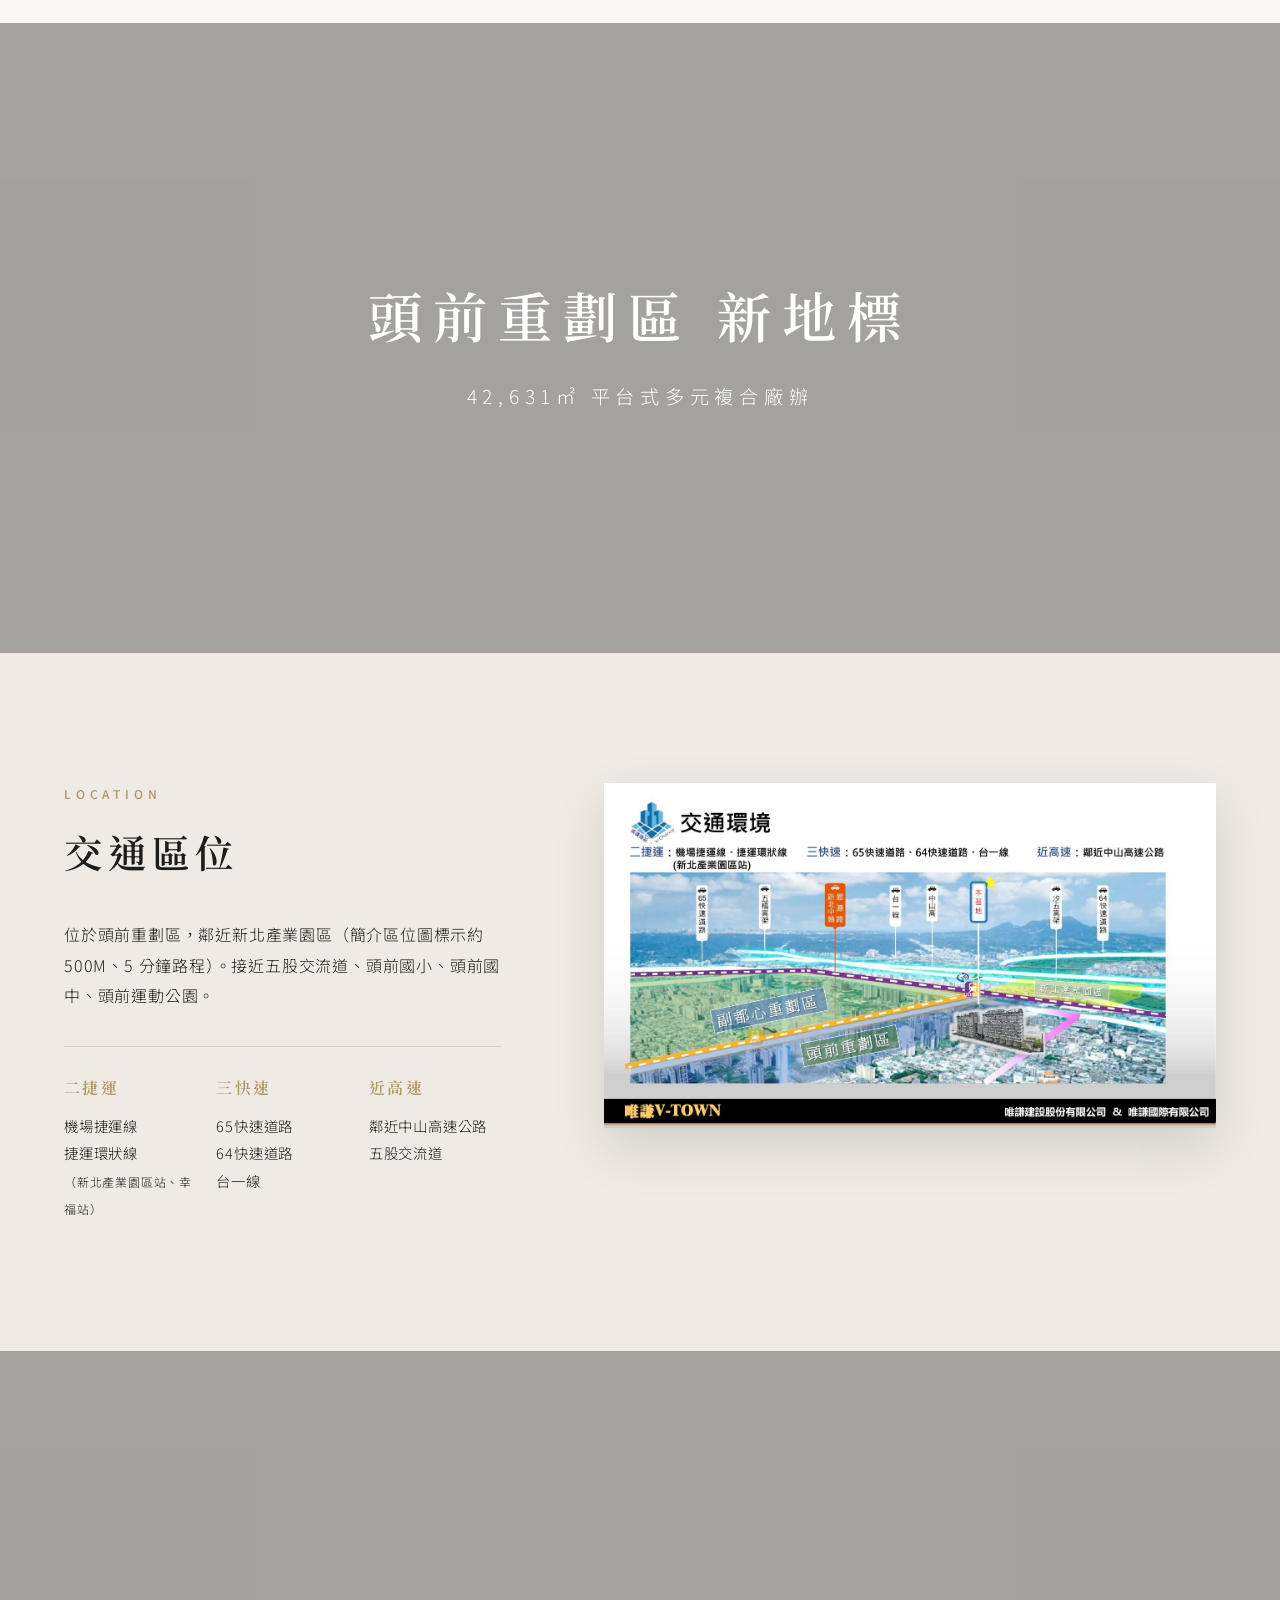
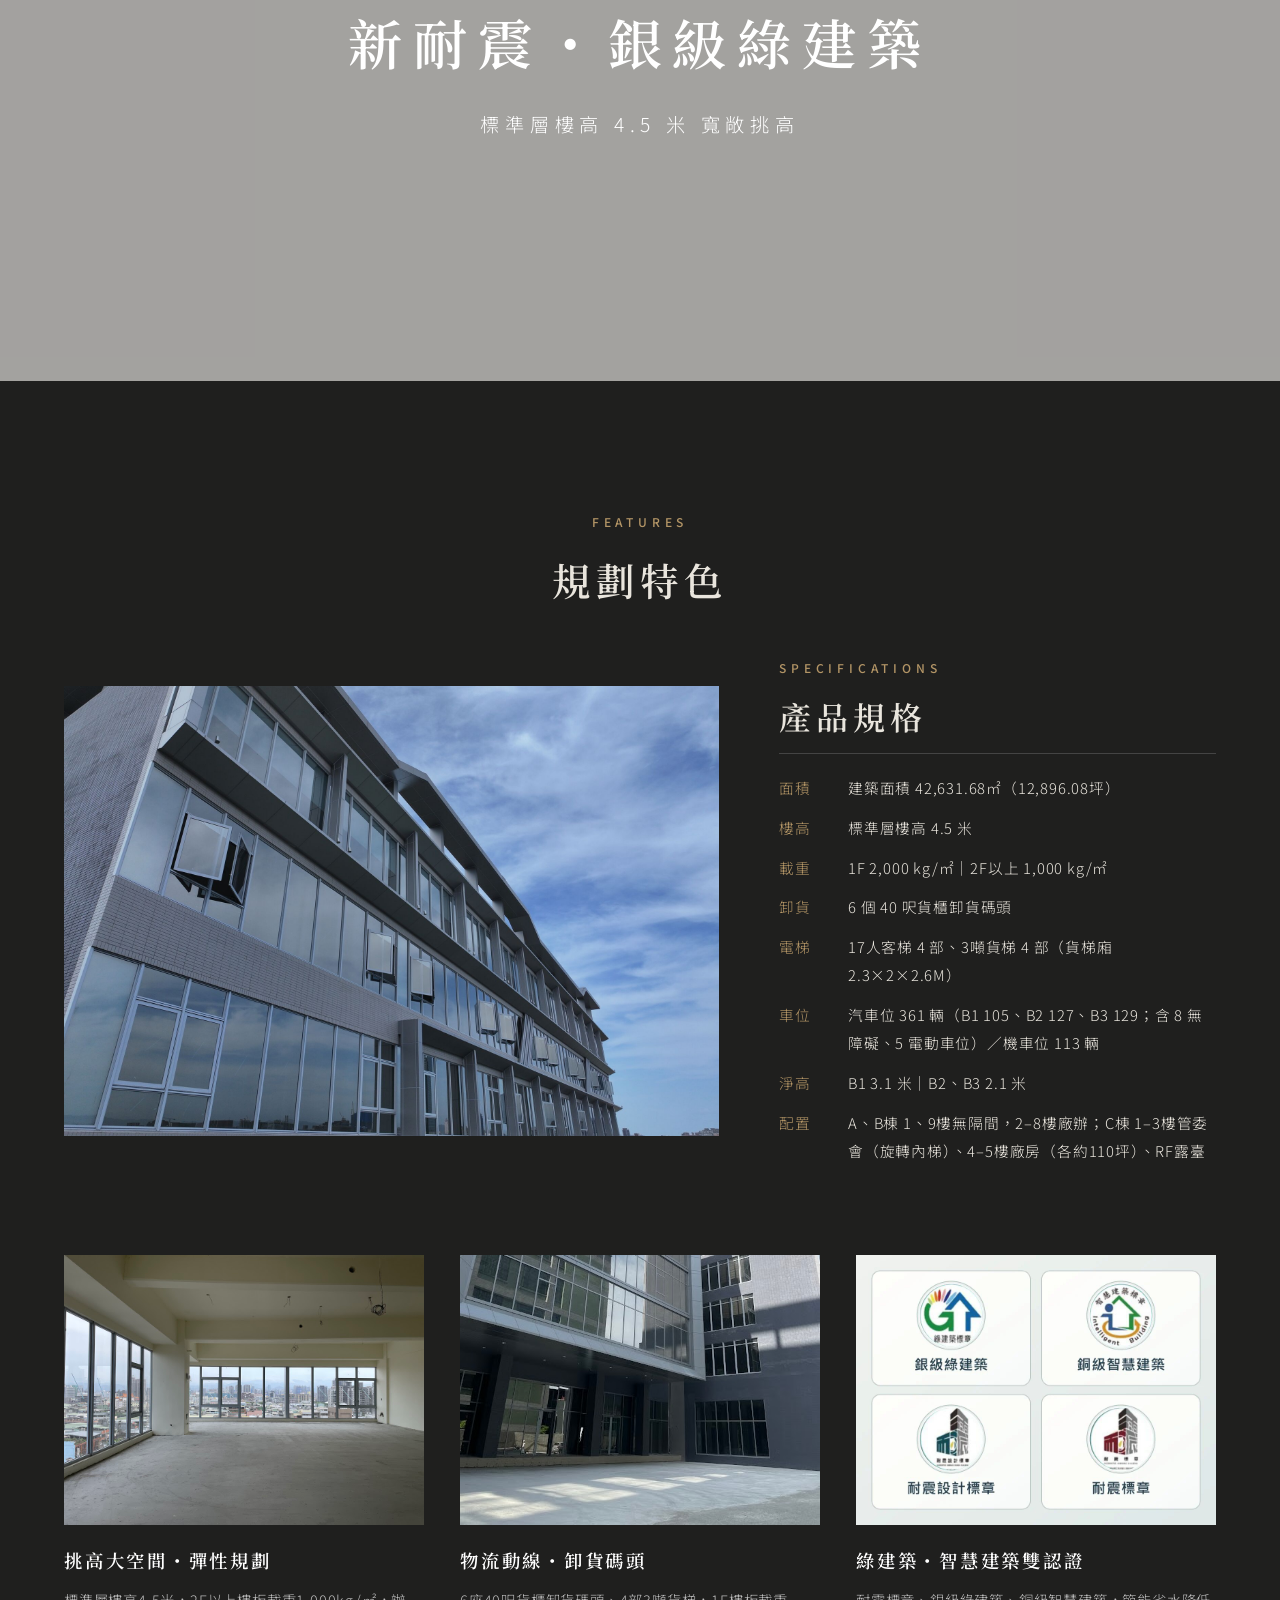
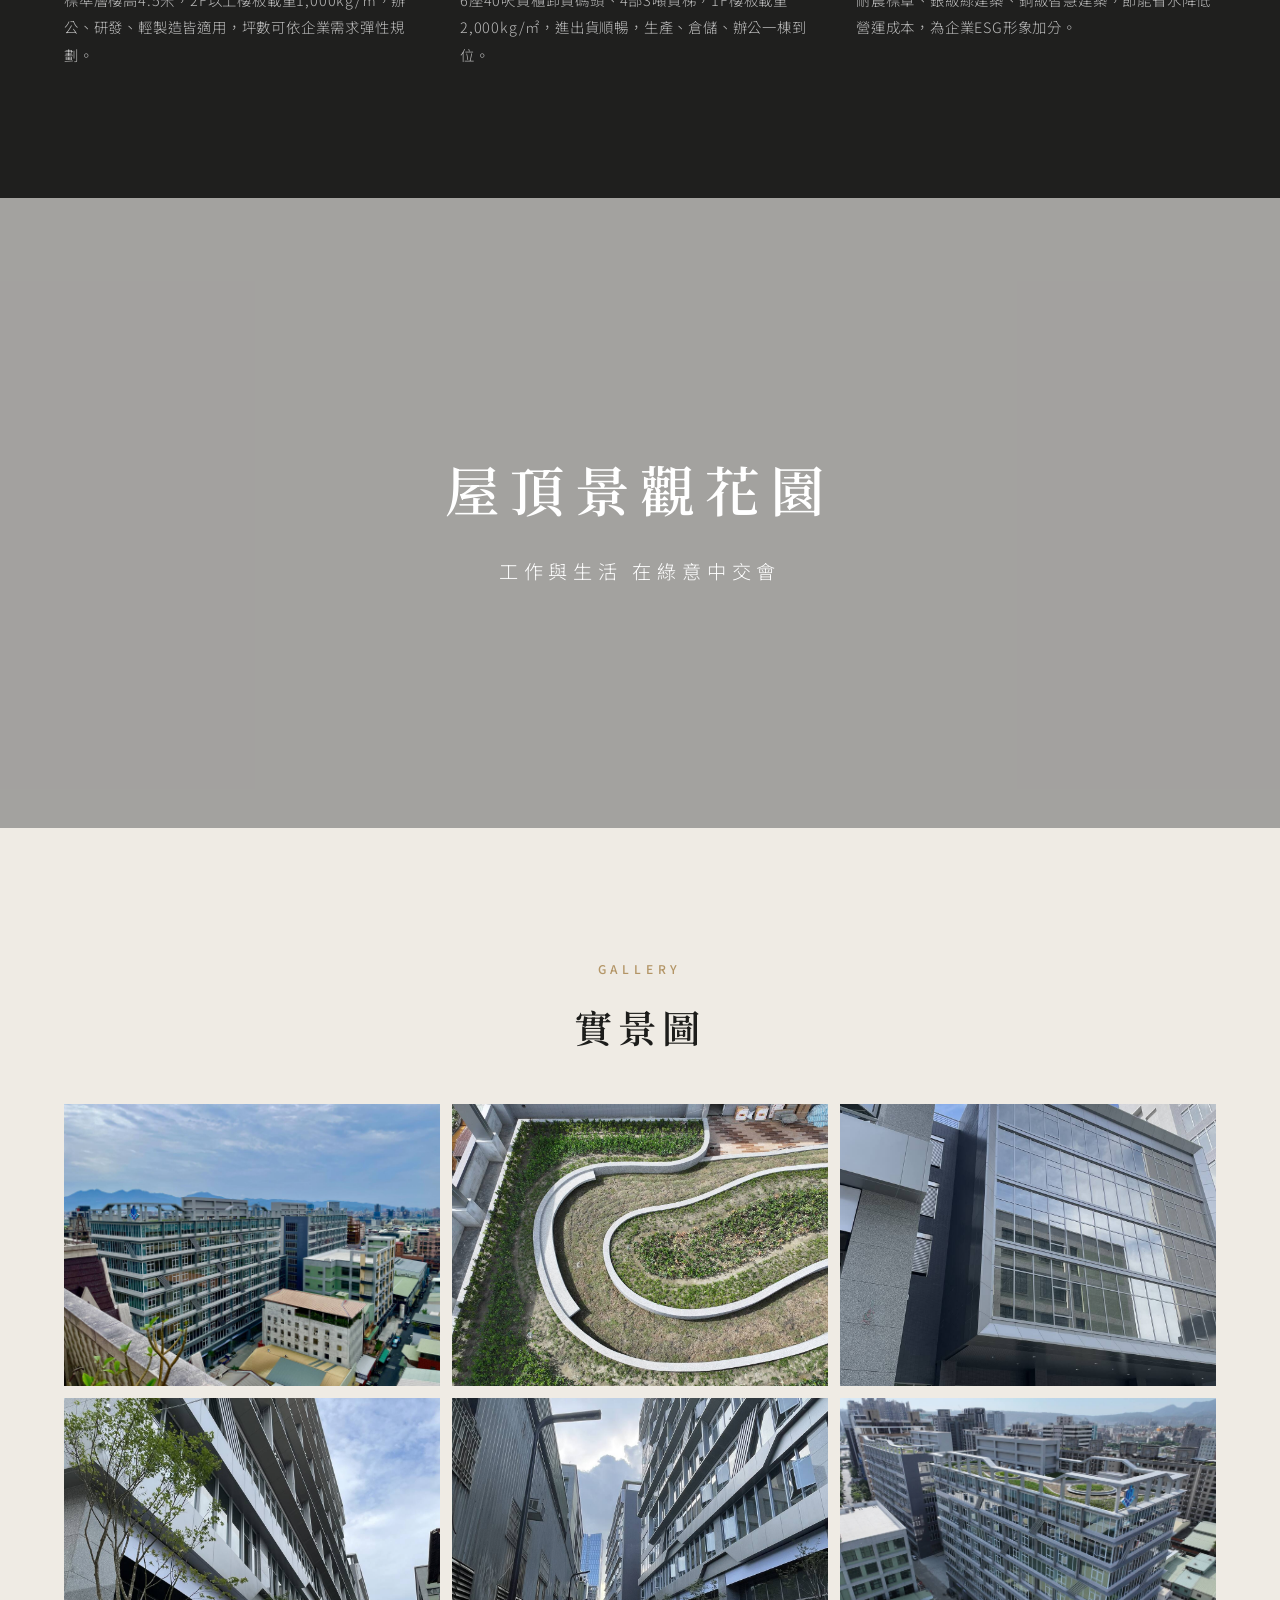
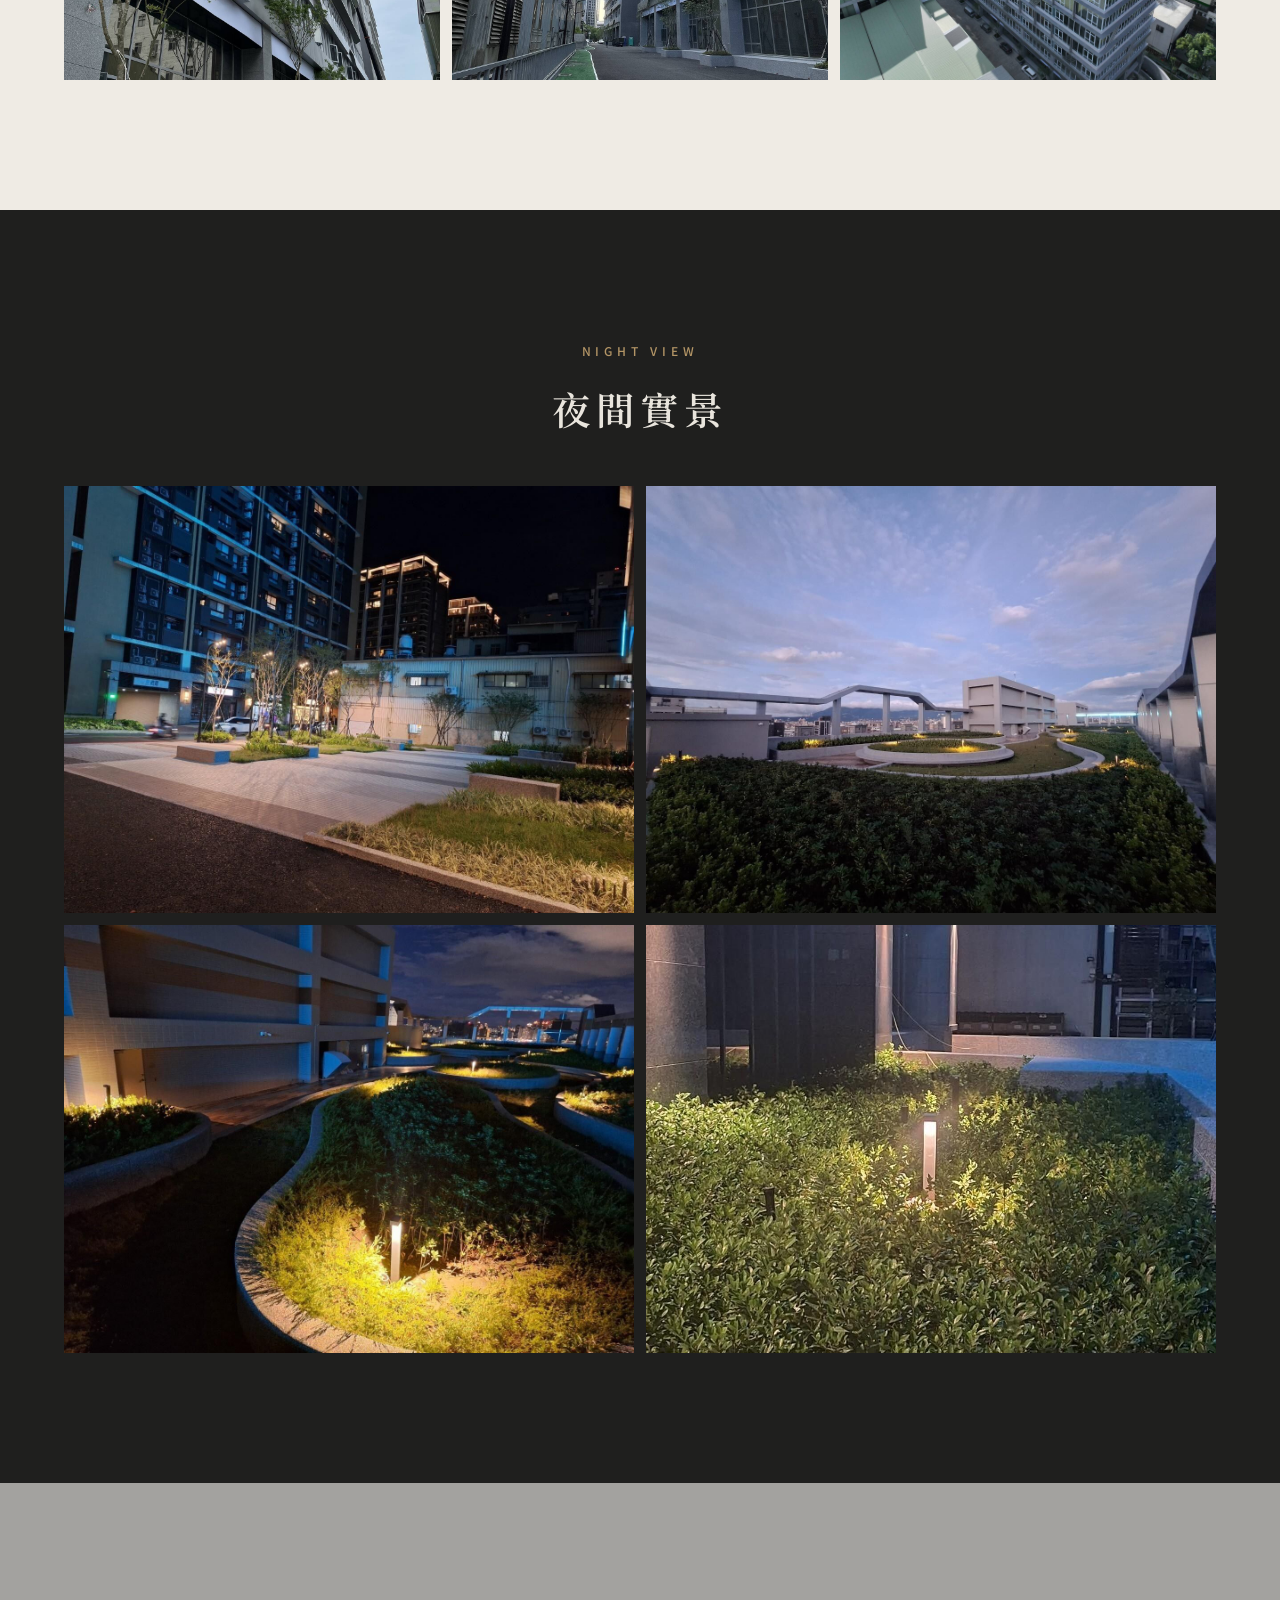
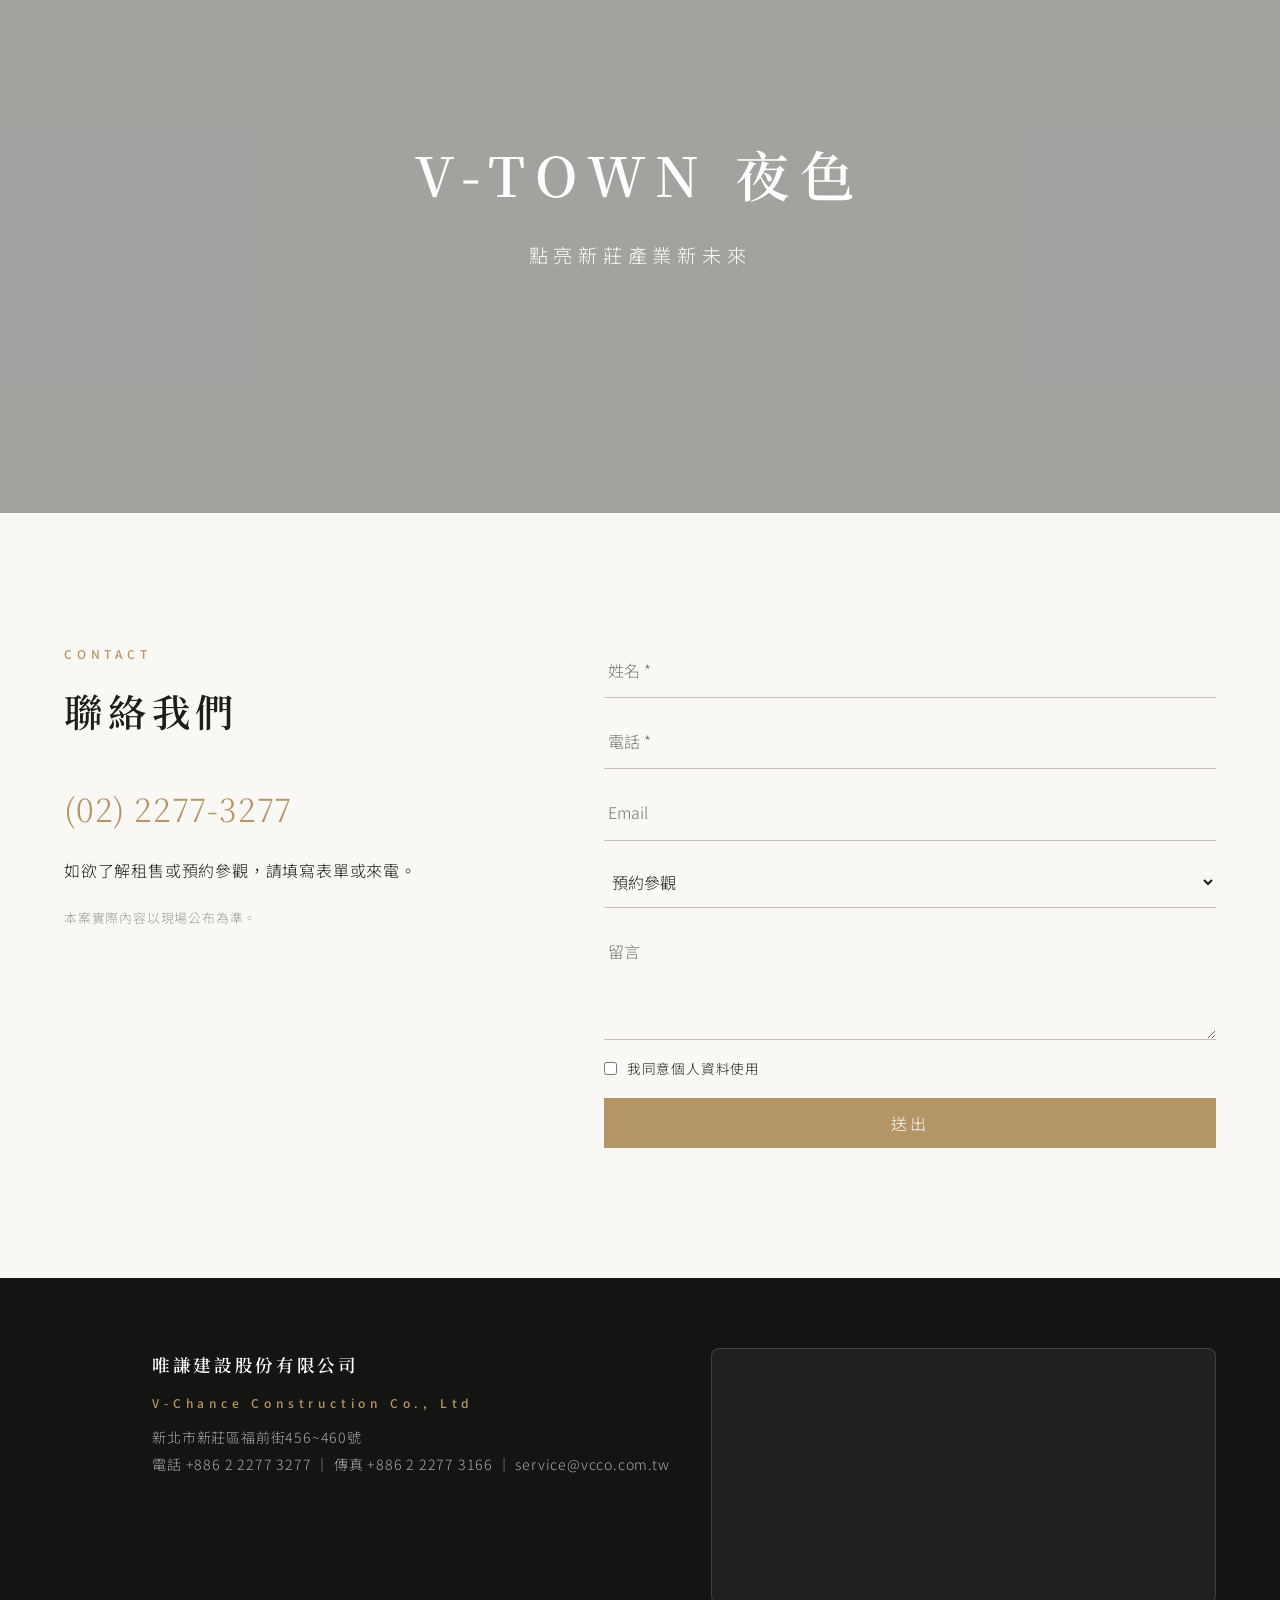
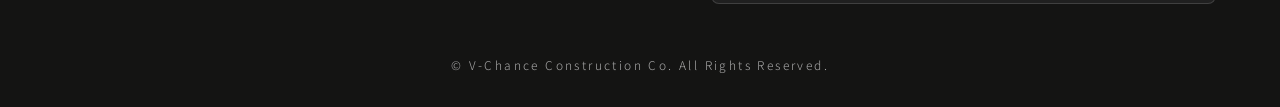
==== commit 60314a3f: "Add files via upload" ====
--- a/index.html
+++ b/index.html
@@ -197,21 +197,27 @@
         </div>
     </section>
     <footer>
-        <div class="wrap ft"><img src="https://static.wixstatic.com/media/89956f_260926160c7241e2b1652d86c57b794b~mv2.png/v1/fill/w_96,h_96,al_c,q_90/mark.png" alt="">
+        <div class="wrap ft has-map"><img src="https://static.wixstatic.com/media/89956f_260926160c7241e2b1652d86c57b794b~mv2.png/v1/fill/w_96,h_96,al_c,q_90/mark.png" alt="">
             <div>
                 <h4>唯謙建設股份有限公司</h4>
                 <p class="en">V-Chance Construction Co., Ltd</p>
                 <p>新北市新莊區福前街456~460號<br>電話 +886 2 2277 3277 ｜ 傳真 +886 2 2277 3166 ｜ <a href="mailto:service@vcco.com.tw">service@vcco.com.tw</a></p>
             </div>
+            <iframe class="vtown-footer-map" title="唯謙 V-TOWN 位置地圖" src="https://www.google.com/maps/embed?pb=!1m18!1m12!1m3!1d638.917032319657!2d121.46260712015649!3d25.05915740089891!2m3!1f0!2f0!3f0!3m2!1i1024!2i768!4f13.1!3m3!1m2!1s0x3442a9005d0c1acd%3A0xb534cee624f714b0!2z5ZSv6KyZ5paw6I6KdnRvd24!5e0!3m2!1szh-TW!2stw!4v1795764218891!5m2!1szh-TW!2stw" width="600" height="350" loading="lazy" referrerpolicy="strict-origin-when-cross-origin" allowfullscreen></iframe>
         </div>
         <p class="copy">© V-Chance Construction Co. All Rights Reserved.</p>
     </footer>
     <script src="main.js"></script>
     <script>
-    (() => { const s = document.querySelectorAll(".hero .slide"); let i = 0;
-        setInterval(() => { s[i].classList.remove("on");
+    (() => {
+        const s = document.querySelectorAll(".hero .slide");
+        let i = 0;
+        setInterval(() => {
+            s[i].classList.remove("on");
             i = (i + 1) % s.length;
-            s[i].classList.add("on") }, 5000) })();
+            s[i].classList.add("on")
+        }, 5000)
+    })();
     </script>
 </body>
 
--- a/style.css
+++ b/style.css
@@ -504,6 +504,39 @@
     margin-top: 50px;
     font-size: .75rem;
     letter-spacing: .2em
+}
+
+footer .ft.has-map {
+    display: grid;
+    grid-template-columns: 60px minmax(0, 1fr) minmax(0, .95fr);
+    gap: clamp(1rem, 2.2vw, 2rem);
+    align-items: start;
+}
+
+footer .vtown-footer-map {
+    display: block;
+    box-sizing: border-box;
+    width: 100%;
+    height: clamp(200px, 20vw, 270px);
+    border: 1px solid rgba(255, 255, 255, .14);
+    border-radius: 8px;
+    background: #202020;
+}
+
+footer .ft.has-map a {
+    overflow-wrap: anywhere;
+}
+
+@media (max-width: 760px) {
+    footer .ft.has-map {
+        grid-template-columns: 48px minmax(0, 1fr);
+        gap: 1rem;
+    }
+
+    footer .vtown-footer-map {
+        grid-column: 1 / -1;
+        height: 220px;
+    }
 }
 
 .rv {
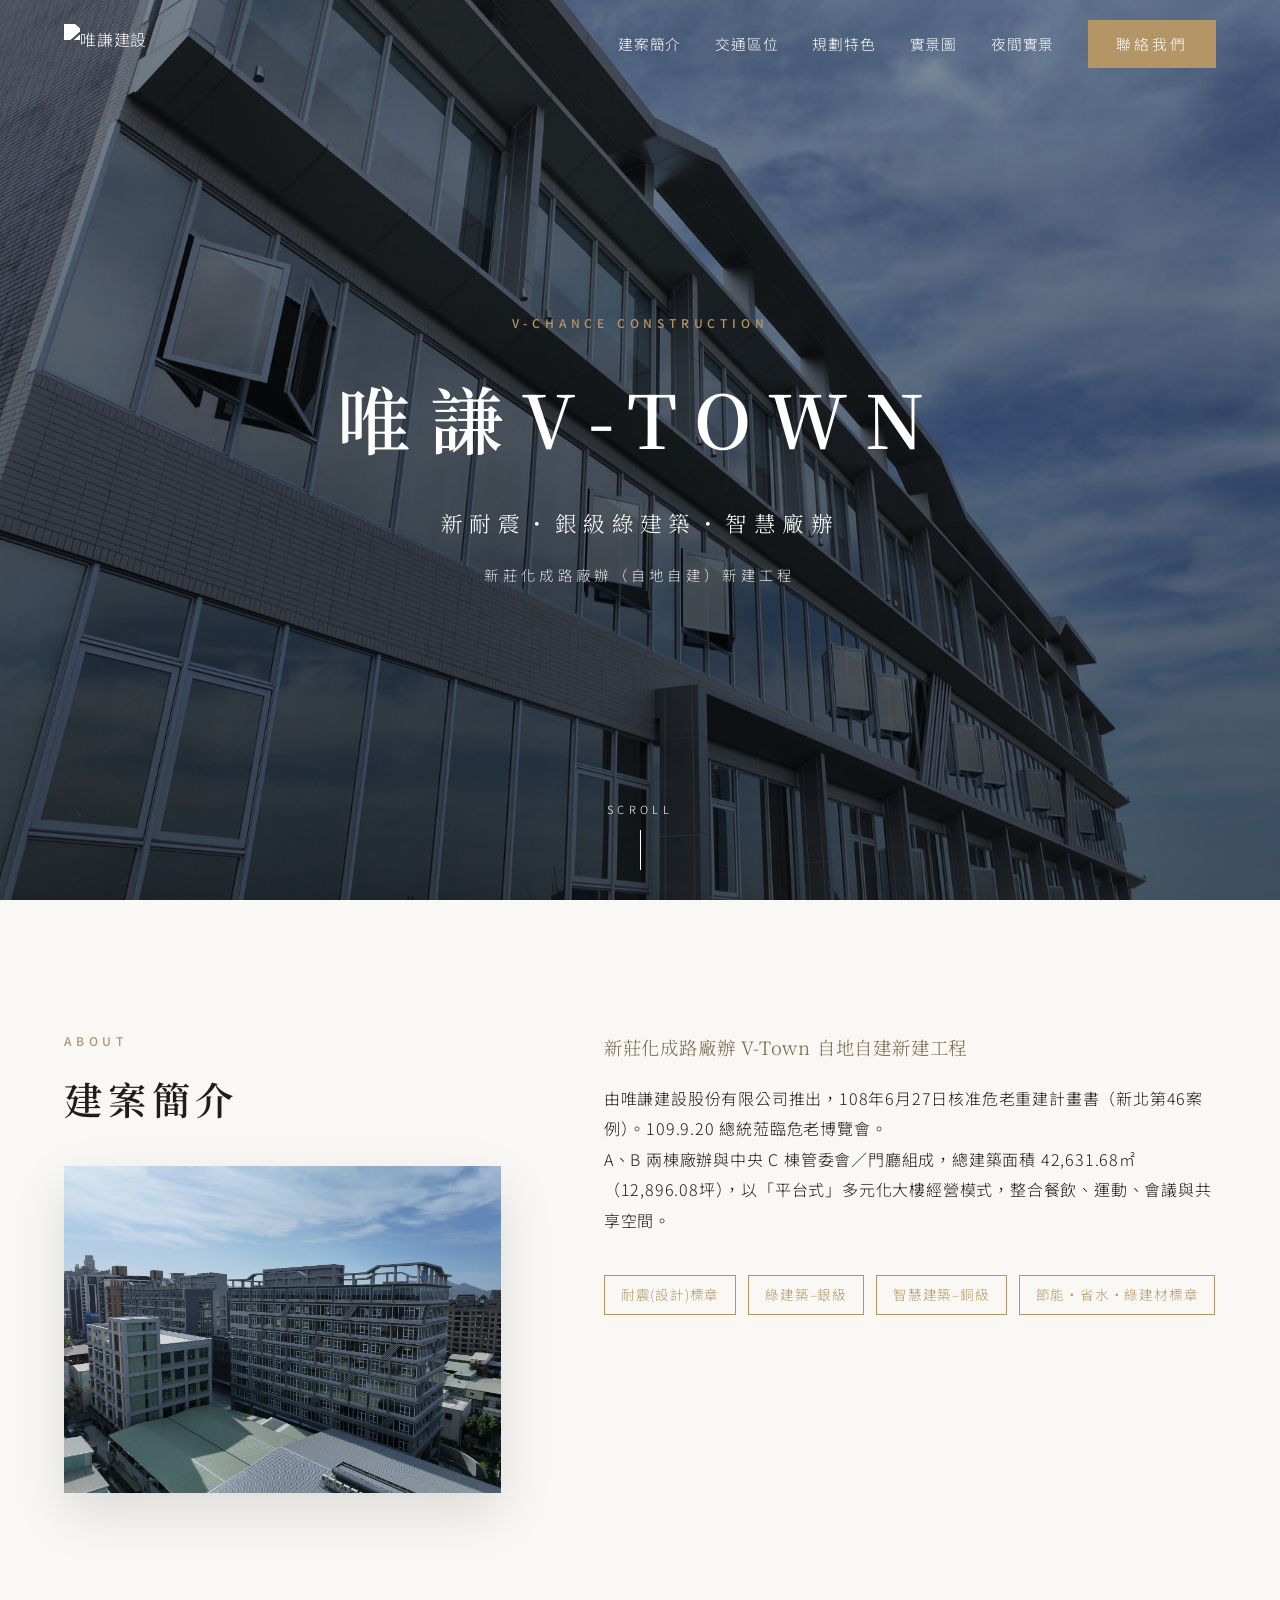
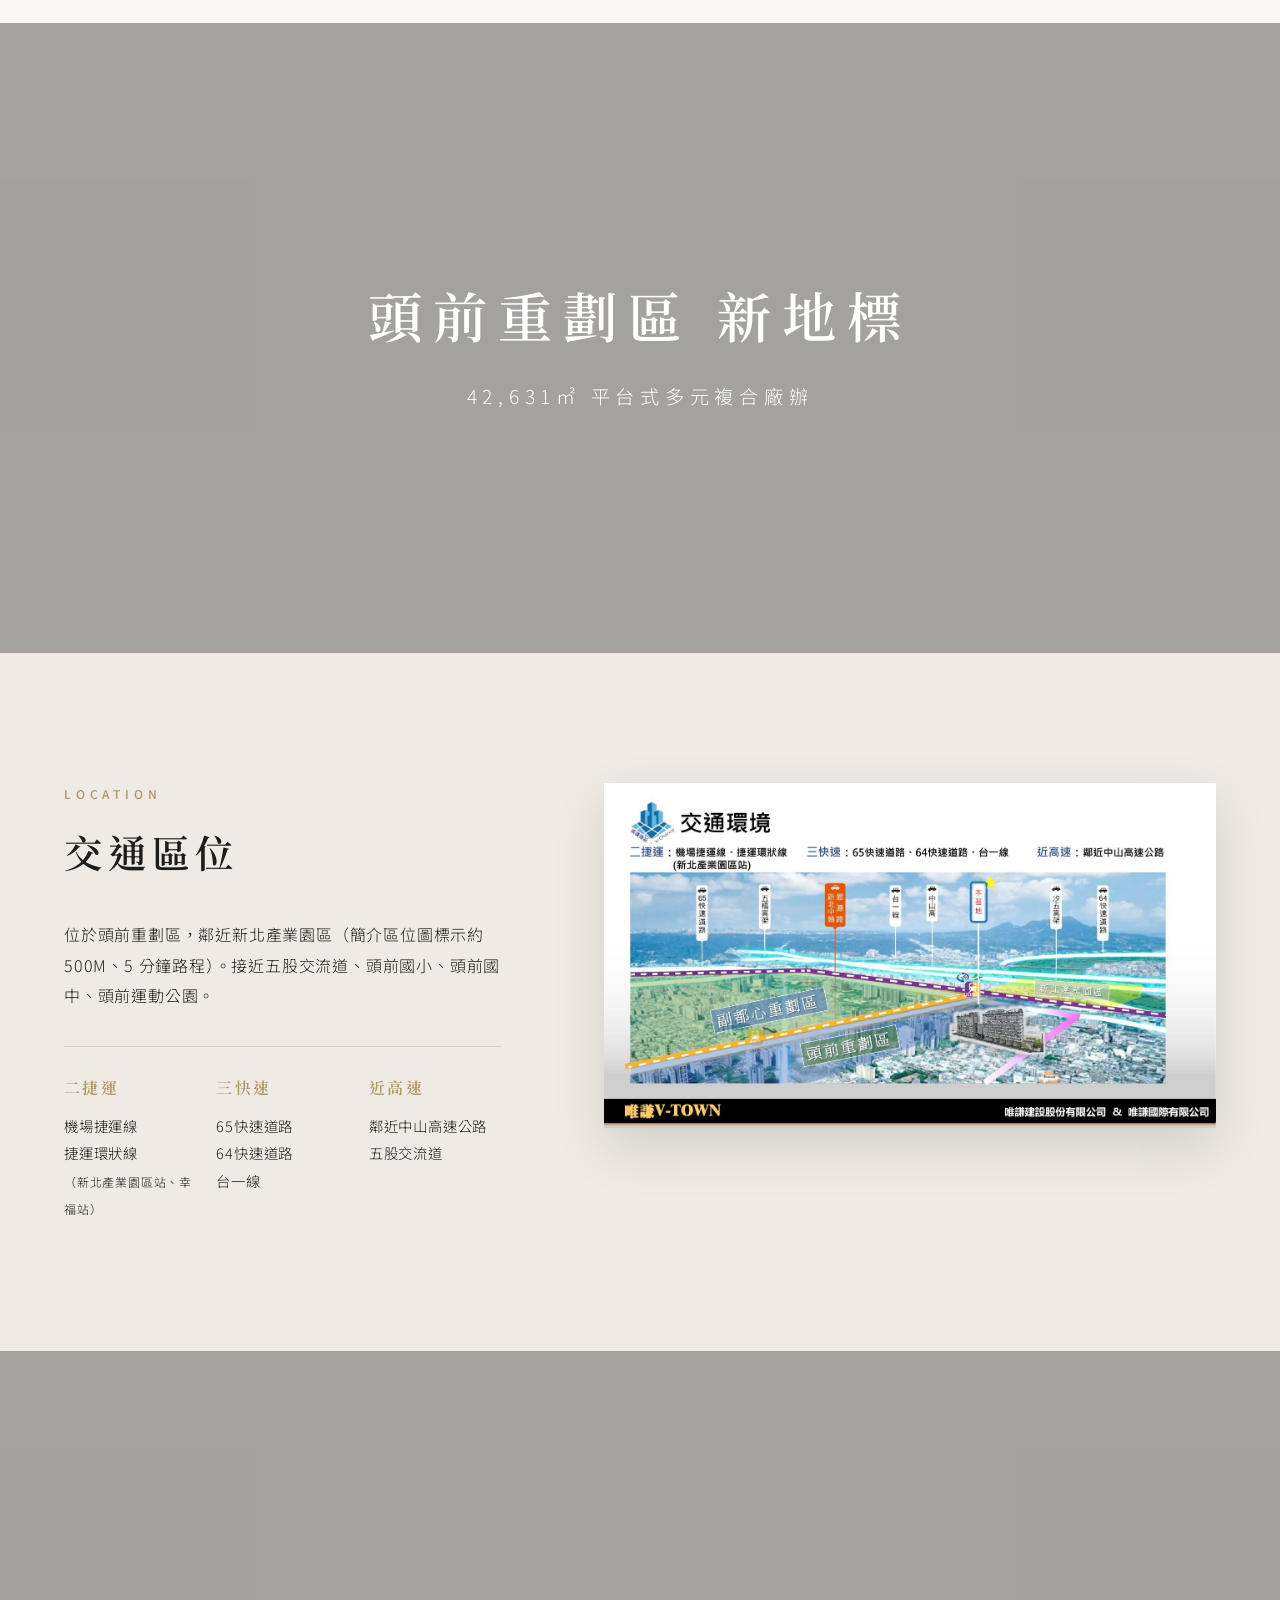
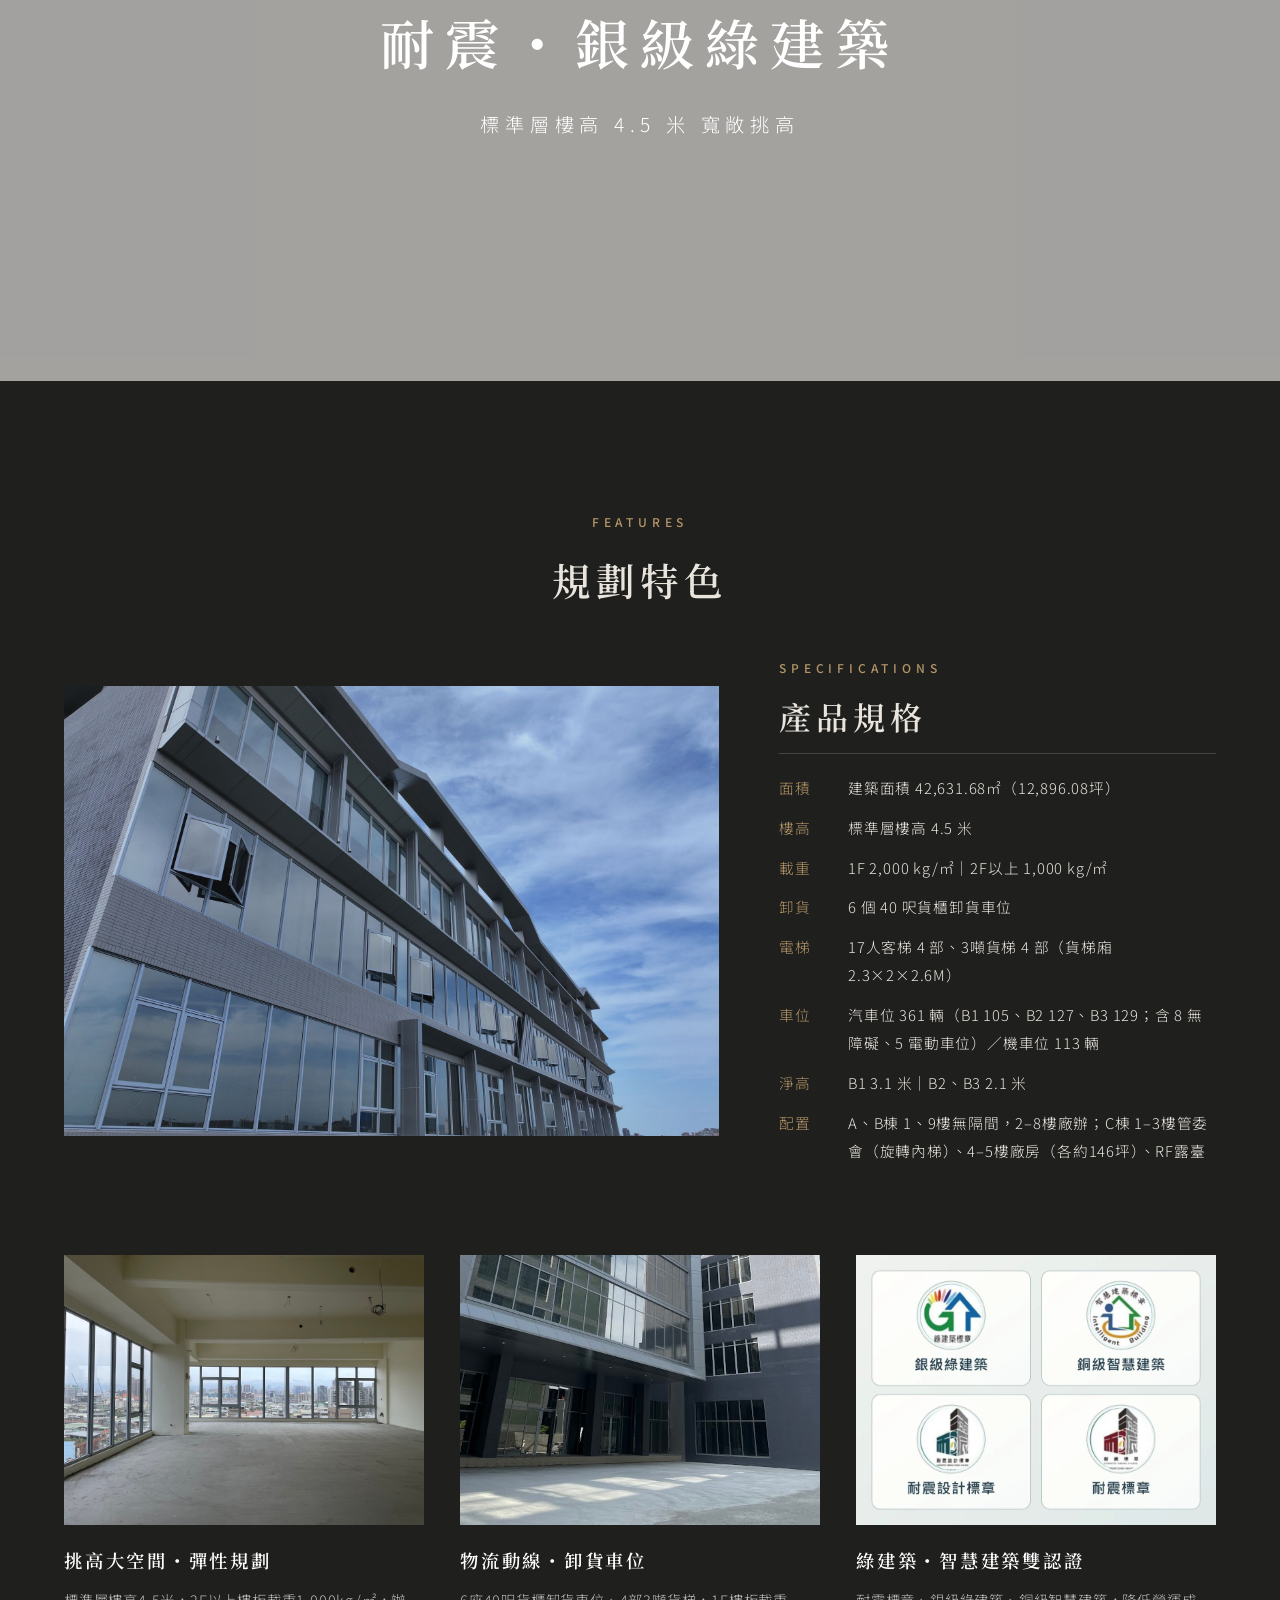
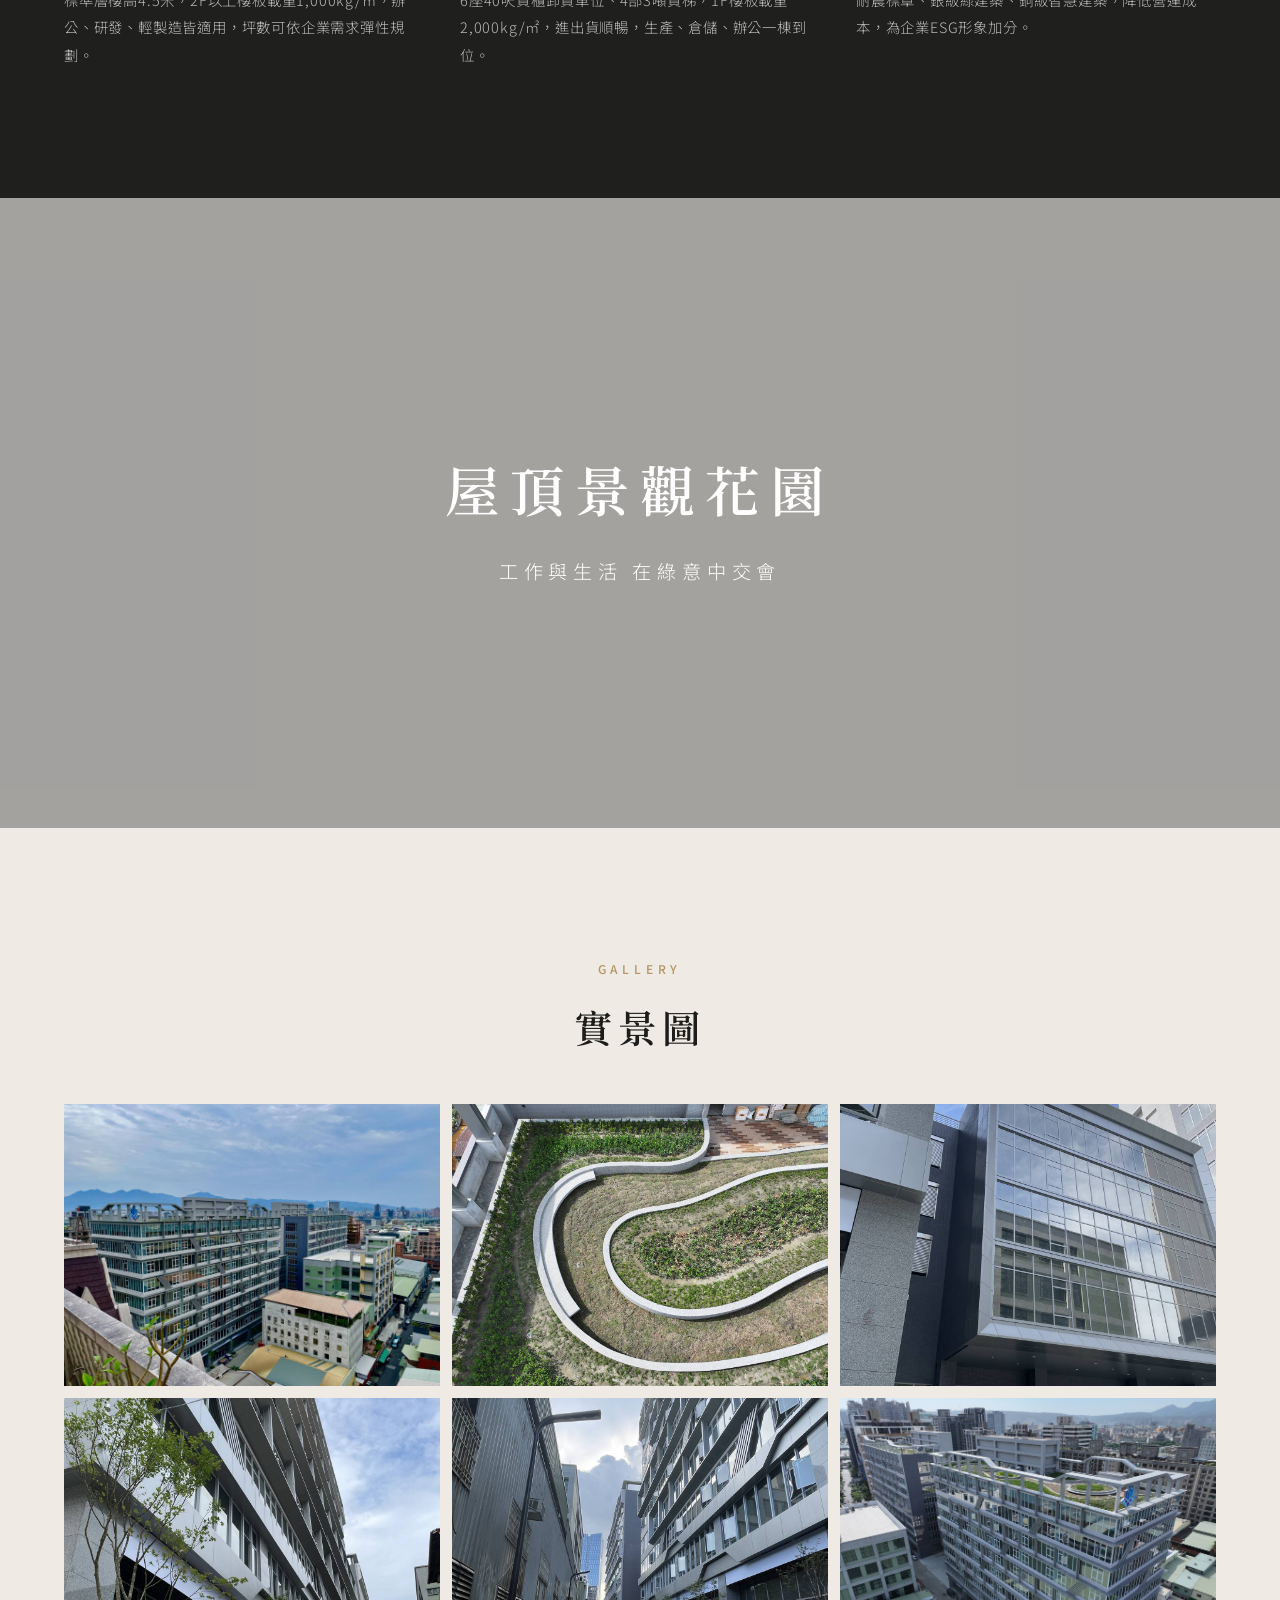
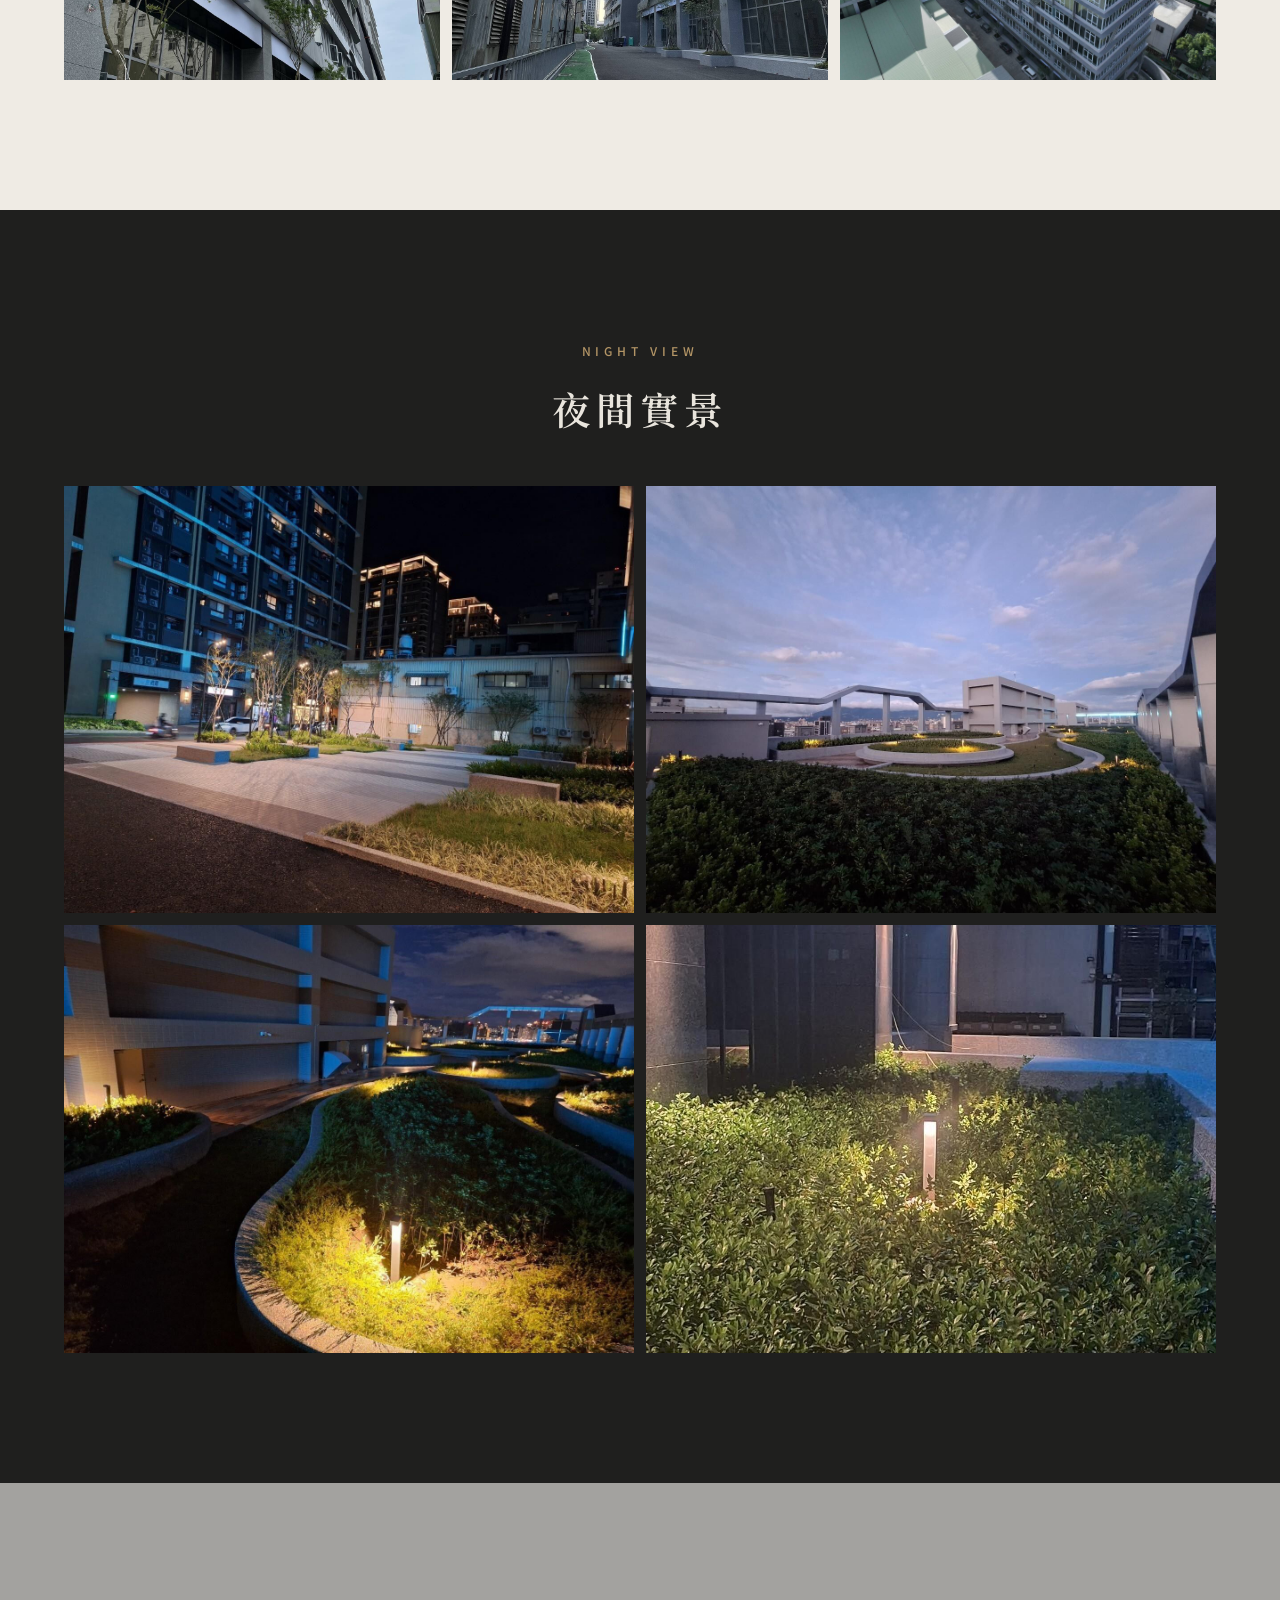
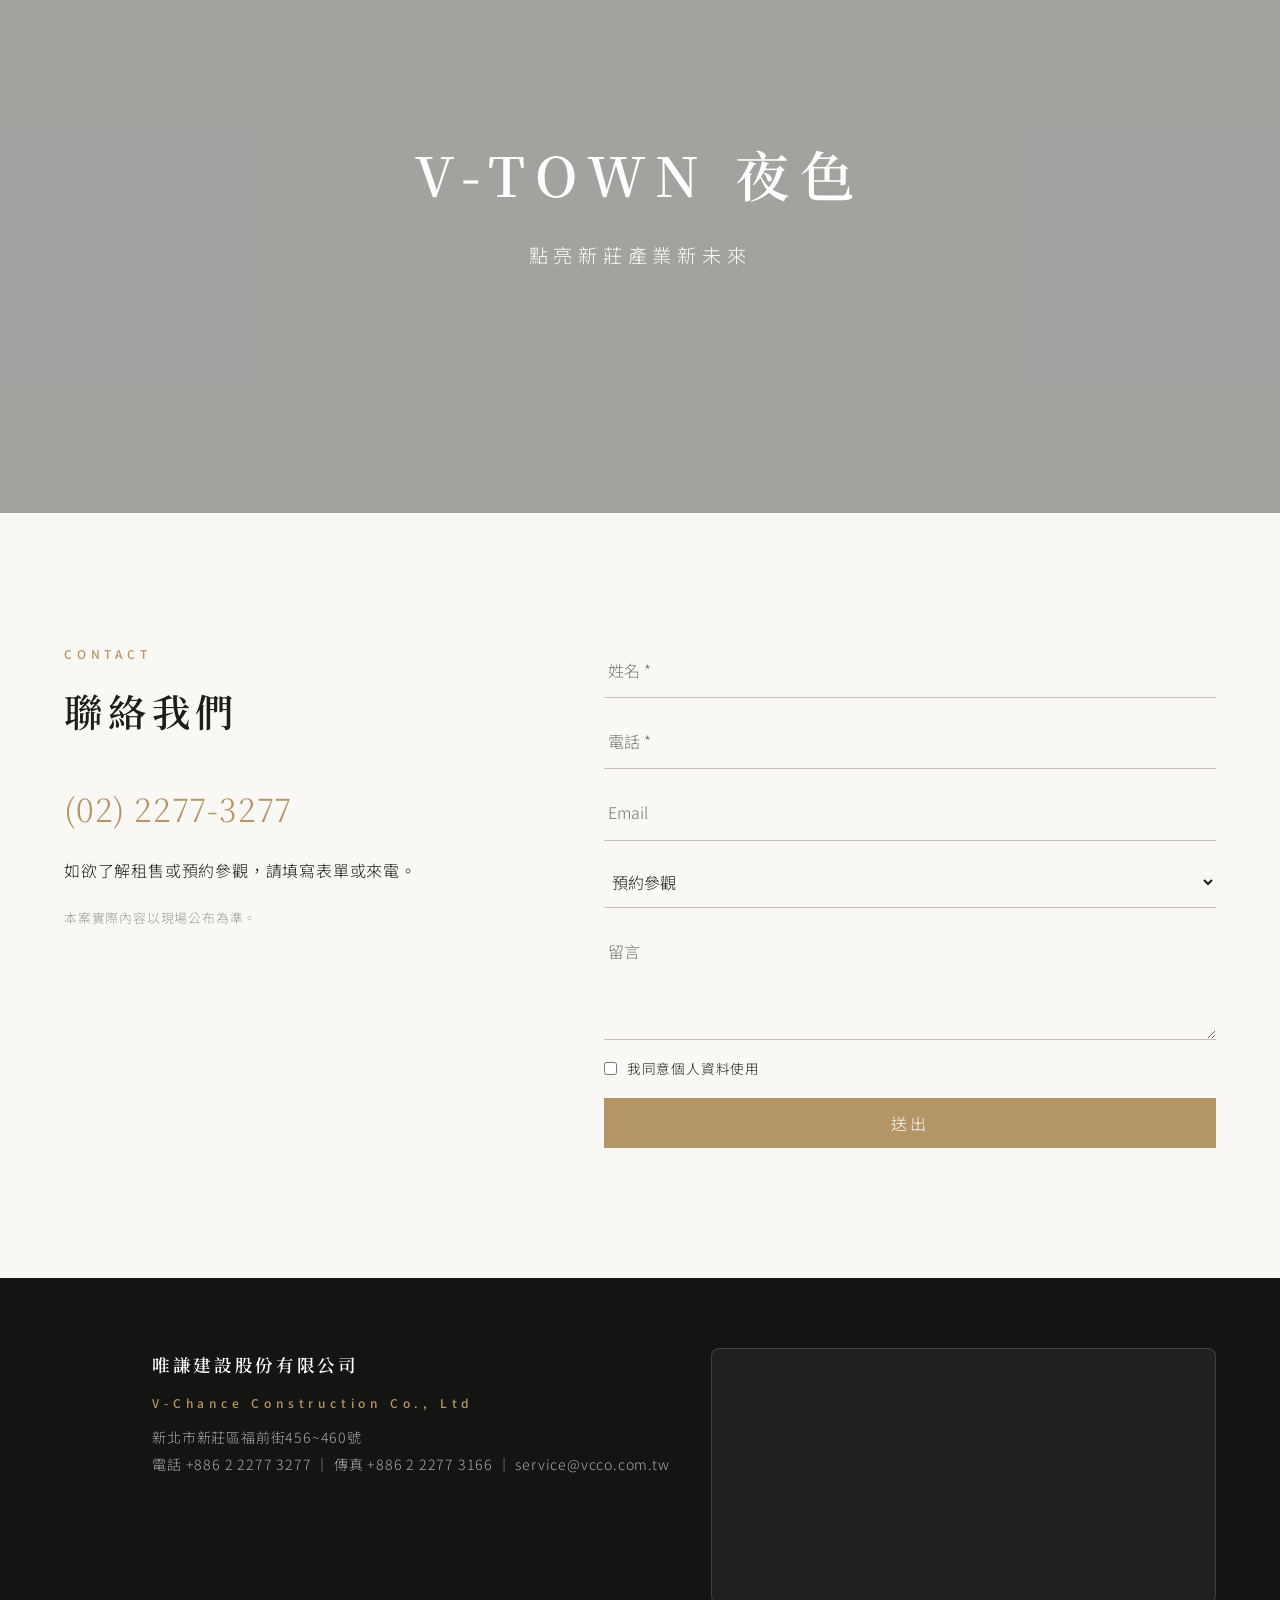
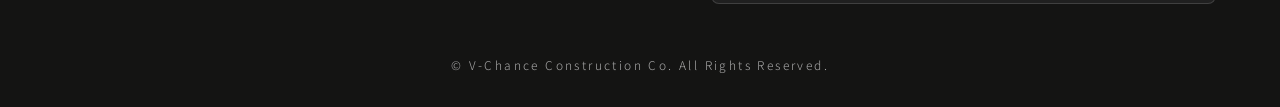
==== commit 59e67625: "Add files via upload" ====
--- a/index.html
+++ b/index.html
@@ -6,7 +6,7 @@
     <meta name="viewport" content="width=device-width,initial-scale=1">
     <title>唯謙V-TOWN｜新莊化成路 耐震銀級綠建築智慧廠辦</title>
     <link rel="icon" href="favicon.ico">
-    <meta name="description" content="唯謙V-TOWN — 唯謙建設新莊化成路廠辦（自地自建）新建工程。耐震標章、銀級綠建築、銅級智慧建築，標準層樓高4.5米、6個40呎貨櫃卸貨碼頭、361個汽車位。">
+    <meta name="description" content="唯謙V-TOWN — 唯謙建設新莊化成路廠辦（自地自建）新建工程。耐震標章、銀級綠建築、銅級智慧建築，標準層樓高4.5米、6個40呎貨櫃卸貨車位、361個汽車位。">
     <link rel="preconnect" href="https://fonts.googleapis.com">
     <link href="https://fonts.googleapis.com/css2?family=Noto+Serif+TC:wght@400;600;700&family=Noto+Sans+TC:wght@300;400;500&display=swap" rel="stylesheet">
     <link rel="stylesheet" href="style.css">
@@ -79,7 +79,7 @@
     </section>
     <section class="band" style="background-image:url('images/imgE5364.jpg')">
         <div class="band-txt">
-            <h2>新耐震・銀級綠建築</h2>
+            <h2>耐震・銀級綠建築</h2>
             <p>標準層樓高 4.5 米 寬敞挑高</p>
         </div>
     </section>
@@ -102,7 +102,7 @@
                         <dt>載重</dt>
                         <dd>1F 2,000 kg/㎡｜2F以上 1,000 kg/㎡</dd>
                         <dt>卸貨</dt>
-                        <dd>6 個 40 呎貨櫃卸貨碼頭</dd>
+                        <dd>6 個 40 呎貨櫃卸貨車位</dd>
                         <dt>電梯</dt>
                         <dd>17人客梯 4 部、3噸貨梯 4 部（貨梯廂 2.3×2×2.6M）</dd>
                         <dt>車位</dt>
@@ -110,7 +110,7 @@
                         <dt>淨高</dt>
                         <dd>B1 3.1 米｜B2、B3 2.1 米</dd>
                         <dt>配置</dt>
-                        <dd>A、B棟 1、9樓無隔間，2–8樓廠辦；C棟 1–3樓管委會（旋轉內梯）、4–5樓廠房（各約110坪）、RF露臺</dd>
+                        <dd>A、B棟 1、9樓無隔間，2–8樓廠辦；C棟 1–3樓管委會（旋轉內梯）、4–5樓廠房（各約146坪）、RF露臺</dd>
                     </dl>
                 </div>
             </div>
@@ -120,12 +120,12 @@
                     <p>標準層樓高4.5米，2F以上樓板載重1,000kg/㎡，辦公、研發、輕製造皆適用，坪數可依企業需求彈性規劃。</p>
                 </div>
                 <div><img src="images/img5566.jpg" alt="V-TOWN 實景">
-                    <h4>物流動線・卸貨碼頭</h4>
-                    <p>6座40呎貨櫃卸貨碼頭、4部3噸貨梯，1F樓板載重2,000kg/㎡，進出貨順暢，生產、倉儲、辦公一棟到位。</p>
+                    <h4>物流動線・卸貨車位</h4>
+                    <p>6座40呎貨櫃卸貨車位、4部3噸貨梯，1F樓板載重2,000kg/㎡，進出貨順暢，生產、倉儲、辦公一棟到位。</p>
                 </div>
                 <div><img src="images/img5286.jpg" alt="電梯廳實景">
                     <h4>綠建築・智慧建築雙認證</h4>
-                    <p>耐震標章、銀級綠建築、銅級智慧建築，節能省水降低營運成本，為企業ESG形象加分。</p>
+                    <p>耐震標章、銀級綠建築、銅級智慧建築，降低營運成本，為企業ESG形象加分。</p>
                 </div>
             </div>
         </div>
